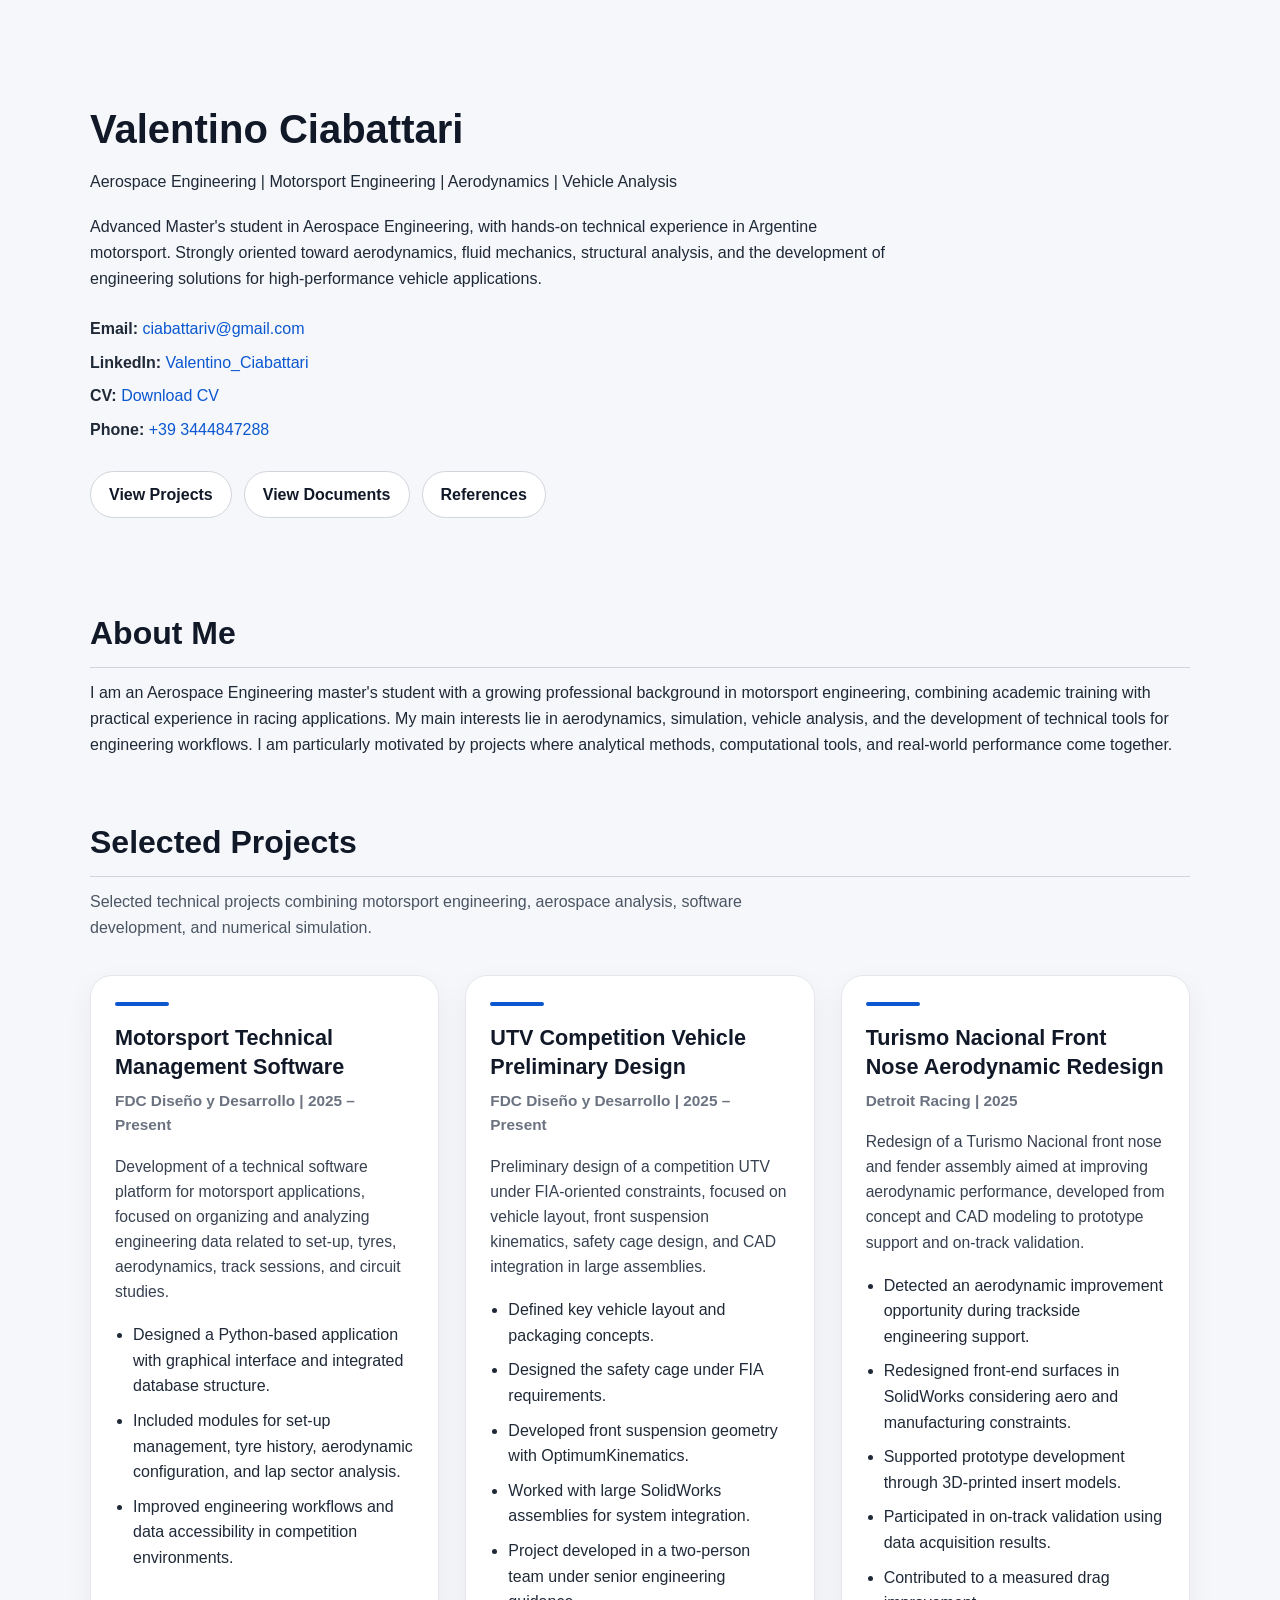
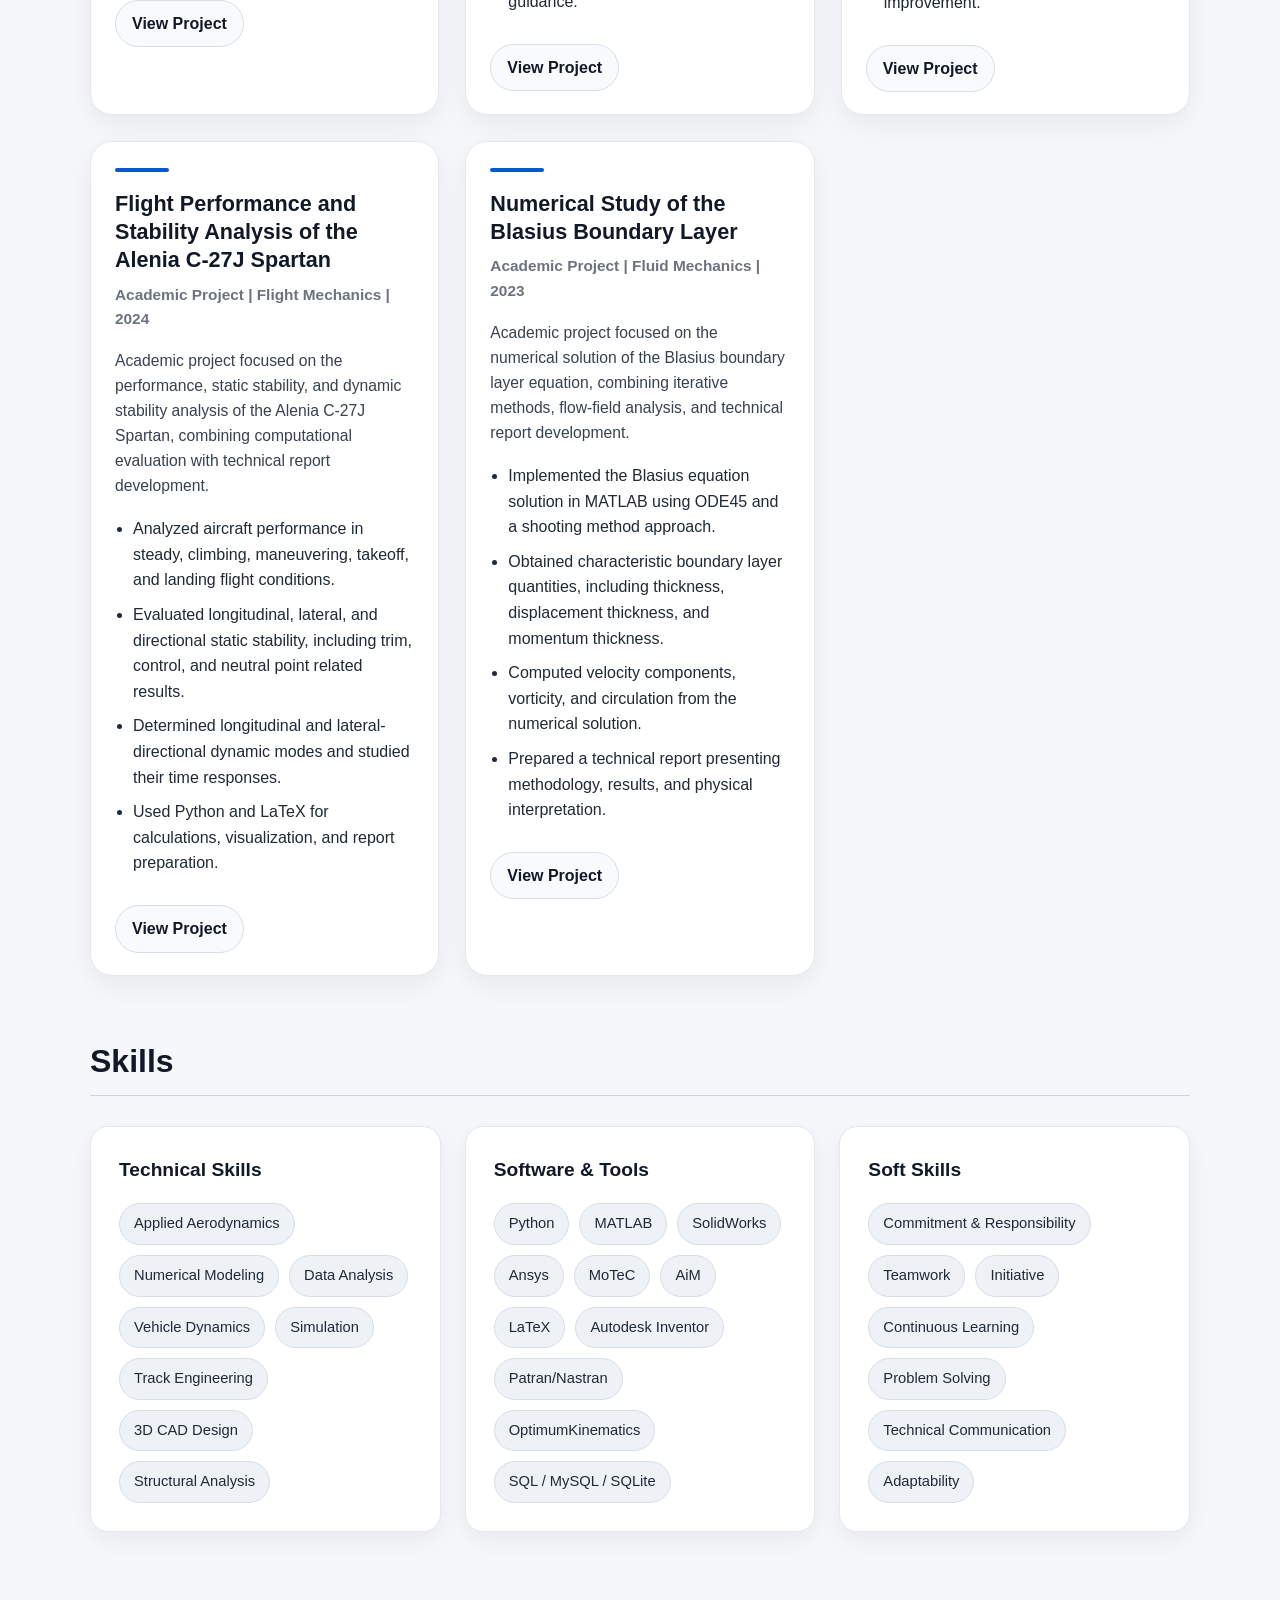
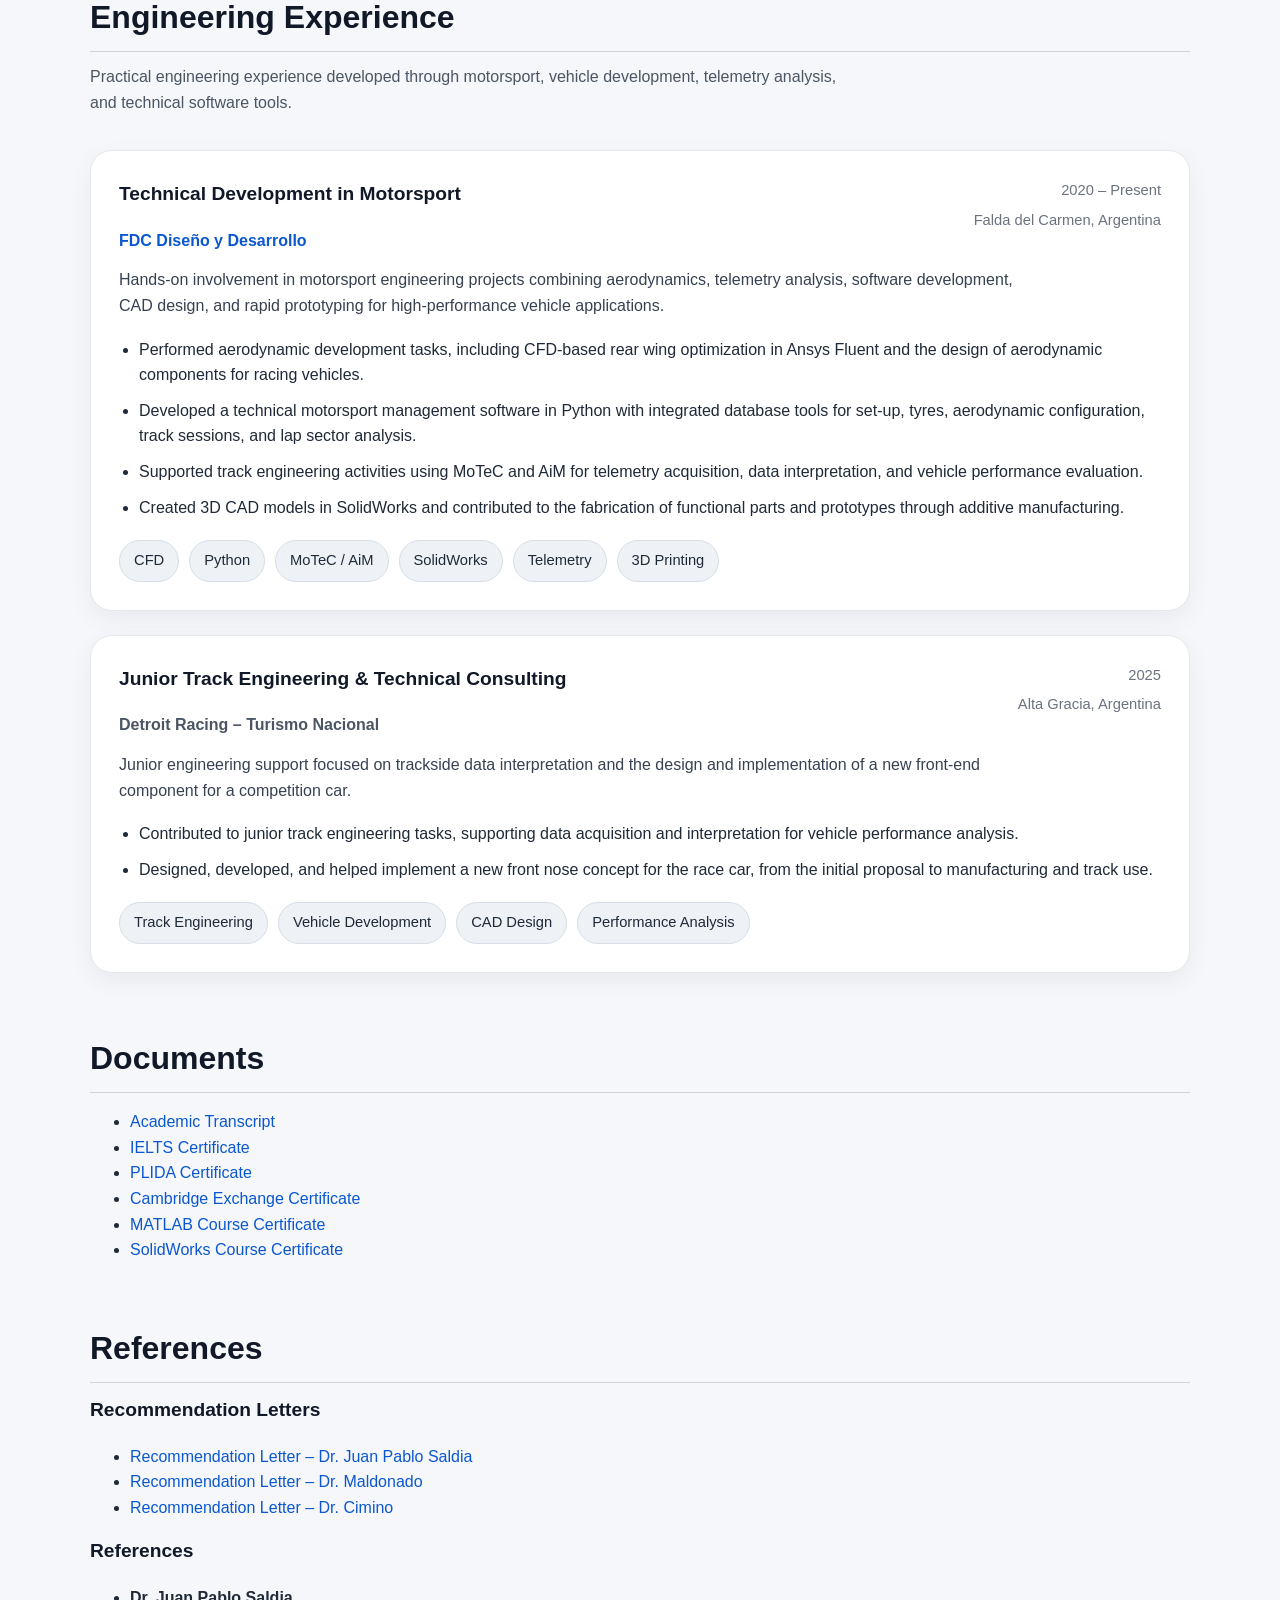
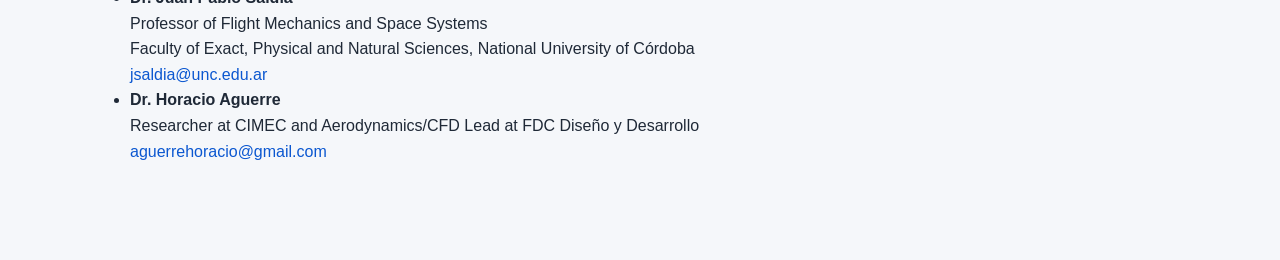
==== index.html @ 9acff439 "Update index.html" ====
<!DOCTYPE html>
<html lang="es">
<head>
  <meta charset="UTF-8">
  <meta name="viewport" content="width=device-width, initial-scale=1.0">
  <title>Valentino Ciabattari | Portfolio</title>
  <link rel="stylesheet" href="style.css">
</head>
<body>
  

<!-- HOME -->
<header id="home">
  <h1>Valentino Ciabattari</h1>
  <p>Aerospace Engineering | Motorsport Engineering | Aerodynamics | Vehicle Analysis</p>

  <div class="home-intro">
    <p>
      Advanced Master's student in Aerospace Engineering, with hands-on technical
      experience in Argentine motorsport. Strongly oriented toward aerodynamics,
      fluid mechanics, structural analysis, and the development of engineering
      solutions for high-performance vehicle applications.
    </p>
  </div>

  <div class="home-contact">
    <p>
      <strong>Email:</strong>
      <a href="mailto:ciabattariv@gmail.com">ciabattariv@gmail.com</a>
    </p>
    <p>
      <strong>LinkedIn:</strong>
      <a href="https://www.linkedin.com/in/valentino-ciabattari/" target="_blank">
        Valentino_Ciabattari
      </a>
    </p>
    <p>
      <strong>CV:</strong>
      <a href="docs/CV.pdf" target="_blank">Download CV</a>
    </p>
    <p>
      <strong>Phone:</strong>
      <a href="tel:+393444847288">+39 3444847288</a>
    </p>
  </div>

  <div class="home-buttons">
    <a href="#projects">View Projects</a>
    <a href="#documents">View Documents</a>
    <a href="#references">References</a>
  </div>
</header>



  

  <!-- ABOUT ME -->
  <section id="about">
    <h2>About Me</h2>
    <p>
      I am an Aerospace Engineering master's student with a growing professional
      background in motorsport engineering, combining academic training with
      practical experience in racing applications. My main interests lie in
      aerodynamics, simulation, vehicle analysis, and the development of technical
      tools for engineering workflows. I am particularly motivated by projects
      where analytical methods, computational tools, and real-world performance
      come together.
    </p>
  </section>



<!-- SELECTED PROJECTS -->
<section id="projects" class="section-container projects-section">
  <h2>Selected Projects</h2>
  <p class="section-subtitle">
    Selected technical projects combining motorsport engineering, aerospace analysis,
    software development, and numerical simulation.
  </p>

  <div class="projects-grid">

    <article class="project-card">
      <div class="project-accent"></div>
      <div class="project-top">
        <h3>Motorsport Technical Management Software</h3>
        <p class="project-context">FDC Diseño y Desarrollo | 2025 – Present</p>
      </div>

      <p class="project-summary">
        Development of a technical software platform for motorsport applications,
        focused on organizing and analyzing engineering data related to set-up,
        tyres, aerodynamics, track sessions, and circuit studies.
      </p>

      <ul class="project-highlights">
        <li>Designed a Python-based application with graphical interface and integrated database structure.</li>
        <li>Included modules for set-up management, tyre history, aerodynamic configuration, and lap sector analysis.</li>
        <li>Improved engineering workflows and data accessibility in competition environments.</li>
      </ul>

      
  <div class="project-links">
    <a href="motorsport-software.html">View Project</a>
  </div>
</article>


<!-- UTV--------------------------- -->
    
<article class="project-card">
  <div class="project-accent"></div>
  <div class="project-top">
    <h3>UTV Competition Vehicle Preliminary Design</h3>
    <p class="project-context">FDC Diseño y Desarrollo | 2025 – Present</p>
  </div>

  <p class="project-summary">
    Preliminary design of a competition UTV under FIA-oriented constraints,
    focused on vehicle layout, front suspension kinematics, safety cage design,
    and CAD integration in large assemblies.
  </p>

  <ul class="project-highlights">
    <li>Defined key vehicle layout and packaging concepts.</li>
    <li>Designed the safety cage under FIA requirements.</li>
    <li>Developed front suspension geometry with OptimumKinematics.</li>
    <li>Worked with large SolidWorks assemblies for system integration.</li>
    <li>Project developed in a two-person team under senior engineering guidance.</li>
  </ul>



  <div class="project-links">
    <a href="utv.html">View Project</a>
  </div>
</article>

<!-- TN  --------------------------- -->

  
<article class="project-card">
  <div class="project-accent"></div>
  <div class="project-top">
    <h3>Turismo Nacional Front Nose Aerodynamic Redesign</h3>
    <p class="project-context">Detroit Racing | 2025</p>
  </div>

  <p class="project-summary">
    Redesign of a Turismo Nacional front nose and fender assembly aimed at improving
    aerodynamic performance, developed from concept and CAD modeling to prototype support
    and on-track validation.
  </p>

  <ul class="project-highlights">
    <li>Detected an aerodynamic improvement opportunity during trackside engineering support.</li>
    <li>Redesigned front-end surfaces in SolidWorks considering aero and manufacturing constraints.</li>
    <li>Supported prototype development through 3D-printed insert models.</li>
    <li>Participated in on-track validation using data acquisition results.</li>
    <li>Contributed to a measured drag improvement.</li>
  </ul>


  <div class="project-links">
    <a href="tn-nose.html">View Project</a>
  </div>
</article>


    
<!-- ALENIA --------------------------- -->
<article class="project-card">
  <div class="project-accent"></div>
  <div class="project-top">
    <h3>Flight Performance and Stability Analysis of the Alenia C-27J Spartan</h3>
    <p class="project-context">Academic Project | Flight Mechanics | 2024</p>
  </div>

  <p class="project-summary">
    Academic project focused on the performance, static stability, and dynamic
    stability analysis of the Alenia C-27J Spartan, combining computational
    evaluation with technical report development.
  </p>

  <ul class="project-highlights">
    <li>Analyzed aircraft performance in steady, climbing, maneuvering, takeoff, and landing flight conditions.</li>
    <li>Evaluated longitudinal, lateral, and directional static stability, including trim, control, and neutral point related results.</li>
    <li>Determined longitudinal and lateral-directional dynamic modes and studied their time responses.</li>
    <li>Used Python and LaTeX for calculations, visualization, and report preparation.</li>
  </ul>


  <div class="project-links">
    <a href="spartan.html">View Project</a>
  </div>
</article>

<!-- BLASIUS --------------------------- -->


    
<article class="project-card">
  <div class="project-accent"></div>
  <div class="project-top">
    <h3>Numerical Study of the Blasius Boundary Layer</h3>
    <p class="project-context">Academic Project | Fluid Mechanics | 2023</p>
  </div>

  <p class="project-summary">
    Academic project focused on the numerical solution of the Blasius boundary
    layer equation, combining iterative methods, flow-field analysis, and
    technical report development.
  </p>

  <ul class="project-highlights">
    <li>Implemented the Blasius equation solution in MATLAB using ODE45 and a shooting method approach.</li>
    <li>Obtained characteristic boundary layer quantities, including thickness, displacement thickness, and momentum thickness.</li>
    <li>Computed velocity components, vorticity, and circulation from the numerical solution.</li>
    <li>Prepared a technical report presenting methodology, results, and physical interpretation.</li>
  </ul>



  <div class="project-links">
    <a href="blasius.html">View Project</a>
  </div>
</article>


  </section>

  
<!-- SKILLS -->
<section id="skills" class="section-container">
  <h2>Skills</h2>


  <div class="skills-grid">
    <div class="skills-card">
      <h3>Technical Skills</h3>
      <div class="tags">
        <span class="tag">Applied Aerodynamics</span>
        <span class="tag">Numerical Modeling</span>
        <span class="tag">Data Analysis</span>
        <span class="tag">Vehicle Dynamics</span>
        <span class="tag">Simulation</span>
        <span class="tag">Track Engineering</span>
        <span class="tag">3D CAD Design</span>
        <span class="tag">Structural Analysis</span>
      </div>
    </div>

    <div class="skills-card">
      <h3>Software & Tools</h3>
      <div class="tags">
        <span class="tag">Python</span>
        <span class="tag">MATLAB</span>
        <span class="tag">SolidWorks</span>
        <span class="tag">Ansys</span>
        <span class="tag">MoTeC</span>
        <span class="tag">AiM</span>
        <span class="tag">LaTeX</span>
        <span class="tag">Autodesk Inventor</span>
        <span class="tag">Patran/Nastran</span>
        <span class="tag">OptimumKinematics</span>
        <span class="tag">SQL / MySQL / SQLite</span>
      </div>
    </div>

    <div class="skills-card">
      <h3>Soft Skills</h3>
      <div class="tags">
        <span class="tag">Commitment & Responsibility</span>
        <span class="tag">Teamwork</span>
        <span class="tag">Initiative</span>
        <span class="tag">Continuous Learning</span>
        <span class="tag">Problem Solving</span>
        <span class="tag">Technical Communication</span>
        <span class="tag">Adaptability</span>
      </div>
    </div>
  </div>
</section>
  
 <!-- APPLIED ENGINEERING EXPERIENCE -->
<section id="experience" class="section-container experience-section">
  <h2>Engineering Experience</h2>
  <p class="section-subtitle">
    Practical engineering experience developed through motorsport, vehicle development, telemetry analysis, and technical software tools.
  </p>

  <div class="experience-list">

    <article class="experience-card">
      <div class="experience-header">
        <div>
          <h3>Technical Development in Motorsport</h3>
          <p class="experience-company">
            <a href="https://fdceng.com/" target="_blank">FDC Diseño y Desarrollo</a>
          </p>
        </div>
        <div class="experience-meta">
          <span>2020 – Present</span>
          <span>Falda del Carmen, Argentina</span>
        </div>
      </div>

      <p class="experience-summary">
        Hands-on involvement in motorsport engineering projects combining aerodynamics,
        telemetry analysis, software development, CAD design, and rapid prototyping
        for high-performance vehicle applications.
      </p>

      <ul class="experience-highlights">
        <li>Performed aerodynamic development tasks, including CFD-based rear wing optimization in Ansys Fluent and the design of aerodynamic components for racing vehicles.</li>
        <li>Developed a technical motorsport management software in Python with integrated database tools for set-up, tyres, aerodynamic configuration, track sessions, and lap sector analysis.</li>
        <li>Supported track engineering activities using MoTeC and AiM for telemetry acquisition, data interpretation, and vehicle performance evaluation.</li>
        <li>Created 3D CAD models in SolidWorks and contributed to the fabrication of functional parts and prototypes through additive manufacturing.</li>
      </ul>

      <div class="experience-tags">
        <span class="tag">CFD</span>
        <span class="tag">Python</span>
        <span class="tag">MoTeC / AiM</span>
        <span class="tag">SolidWorks</span>
        <span class="tag">Telemetry</span>
        <span class="tag">3D Printing</span>
      </div>
    </article>

    <article class="experience-card">
      <div class="experience-header">
        <div>
          <h3>Junior Track Engineering & Technical Consulting</h3>
          <p class="experience-company">Detroit Racing – Turismo Nacional</p>
        </div>
        <div class="experience-meta">
          <span>2025</span>
          <span>Alta Gracia, Argentina</span>
        </div>
      </div>

      <p class="experience-summary">
        Junior engineering support focused on trackside data interpretation and the
        design and implementation of a new front-end component for a competition car.
      </p>

      <ul class="experience-highlights">
        <li>Contributed to junior track engineering tasks, supporting data acquisition and interpretation for vehicle performance analysis.</li>
        <li>Designed, developed, and helped implement a new front nose concept for the race car, from the initial proposal to manufacturing and track use.</li>
      </ul>

      <div class="experience-tags">
        <span class="tag">Track Engineering</span>
        <span class="tag">Vehicle Development</span>
        <span class="tag">CAD Design</span>
        <span class="tag">Performance Analysis</span>
      </div>
    </article>

  </div>
</section>

<!-- DOCUMENTS -->
<section id="documents">
  <h2>Documents</h2>
  <ul>
    <li><a href="docs/Academic_Transcript.pdf" target="_blank">Academic Transcript</a></li>
    <li><a href="docs/IELTS_Certificate.pdf" target="_blank">IELTS Certificate</a></li>
    <li><a href="docs/PLIDA_Certificate.pdf" target="_blank">PLIDA Certificate</a></li>
    <li><a href="docs/Cambridge_Exchange_Certificate.pdf" target="_blank">Cambridge Exchange Certificate</a></li>
    <li><a href="docs/MATLAB_Course_Certificate.pdf" target="_blank">MATLAB Course Certificate</a></li>
    <li><a href="docs/SolidWorks_Course_Certificate.pdf" target="_blank">SolidWorks Course Certificate</a></li>
  </ul>
</section>

  <!-- REFERENCES -->
<!-- REFERENCES -->
<!-- REFERENCES -->
<section id="references">
  <h2>References</h2>

  <div class="reference-block">
    <h3>Recommendation Letters</h3>
    <ul class="reference-list">
      <li>
        <a href="docs/recommendation_saldia.pdf" target="_blank">
          Recommendation Letter – Dr. Juan Pablo Saldia
        </a>
      </li>
      <li>
        <a href="docs/recommendation_maldonado.pdf" target="_blank">
          Recommendation Letter – Dr. Maldonado
        </a>
      </li>
      <li>
        <a href="docs/recommendation_cimino.pdf" target="_blank">
          Recommendation Letter – Dr. Cimino
        </a>
      </li>
    </ul>
  </div>

<div class="reference-block">
  <h3>References</h3>
  <ul class="reference-list">
    <li>
      <strong>Dr. Juan Pablo Saldia</strong><br>
      Professor of Flight Mechanics and Space Systems<br>
      Faculty of Exact, Physical and Natural Sciences, National University of Córdoba<br>
      <a href="mailto:jsaldia@unc.edu.ar">jsaldia@unc.edu.ar</a>
    </li>

    <li>
      <strong>Dr. Horacio Aguerre</strong><br>
      Researcher at CIMEC and Aerodynamics/CFD Lead at FDC Diseño y Desarrollo<br>
      <a href="mailto:aguerrehoracio@gmail.com">aguerrehoracio@gmail.com</a>
    </li>
  </ul>
</div>
</section>

</body>
</html>
---- style.css ----
body {
  font-family: Arial, sans-serif;
  background-color: #f5f7fa;
  color: #1f2937;
  line-height: 1.6;
  max-width: 1100px;
  margin: 0 auto;
  padding: 40px 20px 80px;
}


header {
  margin-bottom: 60px;
  padding: 30px 0;
}

h1 {
  margin-bottom: 8px;
  font-size: 2.5rem;
  color: #111827;
}

h2 {
  margin-top: 60px;
  margin-bottom: 12px;
  padding-bottom: 8px;
  border-bottom: 1px solid #d1d5db;
  font-size: 2rem;
  color: #111827;
}

h3 {
  margin-top: 0;
  margin-bottom: 18px;
  font-size: 1.2rem;
  color: #111827;
}

p {
  margin-top: 0;
  margin-bottom: 16px;
}

a {
  color: #0b57d0;
  text-decoration: none;
}

a:hover {
  text-decoration: underline;
}

/* Secciones generales */
.section-container {
  margin-bottom: 30px;
}

.section-subtitle {
  max-width: 750px;
  margin: 0 0 35px 0;
  color: #4b5563;
  font-size: 1rem;
}

/* HOME */
.home-intro {
  max-width: 800px;
  margin-top: 20px;
}

.home-contact {
  margin-top: 25px;
}

.home-contact p {
  margin-bottom: 8px;
}

.home-buttons {
  display: flex;
  flex-wrap: wrap;
  gap: 12px;
  margin-top: 28px;
}

.home-buttons a {
  display: inline-block;
  padding: 10px 18px;
  border: 1px solid #d1d5db;
  border-radius: 999px;
  background: #ffffff;
  color: #111827;
  font-weight: 600;
  transition: all 0.2s ease;
}

.home-buttons a:hover {
  background: #eef2f7;
  text-decoration: none;
}

/* SKILLS */
.skills-grid {
  display: grid;
  grid-template-columns: repeat(auto-fit, minmax(280px, 1fr));
  gap: 24px;
  margin-top: 30px;
}

.skills-card {
  background: #ffffff;
  border-radius: 18px;
  padding: 28px;
  border: 1px solid #e5e7eb;
  box-shadow: 0 8px 24px rgba(0, 0, 0, 0.06);
  transition: transform 0.2s ease, box-shadow 0.2s ease;
}

.skills-card:hover {
  transform: translateY(-4px);
  box-shadow: 0 12px 30px rgba(0, 0, 0, 0.10);
}

.tags {
  display: flex;
  flex-wrap: wrap;
  gap: 10px;
}

.tag {
  display: inline-block;
  padding: 8px 14px;
  background-color: #eef2f7;
  color: #1f2937;
  border: 1px solid #d7dee8;
  border-radius: 999px;
  font-size: 0.92rem;
  font-weight: 500;
}

/* Responsive */
@media (max-width: 768px) {
  body {
    padding: 30px 16px 60px;
  }

  h1 {
    font-size: 2rem;
  }

  h2 {
    font-size: 1.6rem;
    margin-top: 45px;
  }

  .home-buttons {
    flex-direction: column;
    align-items: flex-start;
  }
}
/* EXPERIENCE */
.experience-section {
  margin-top: 30px;
}

.experience-list {
  display: flex;
  flex-direction: column;
  gap: 24px;
  margin-top: 30px;
}

.experience-card {
  background: #ffffff;
  border: 1px solid #e5e7eb;
  border-radius: 22px;
  padding: 28px;
  box-shadow: 0 8px 24px rgba(15, 23, 42, 0.06);
  transition: transform 0.2s ease, box-shadow 0.2s ease;
}

.experience-card:hover {
  transform: translateY(-3px);
  box-shadow: 0 14px 30px rgba(15, 23, 42, 0.10);
}

.experience-header {
  display: flex;
  justify-content: space-between;
  align-items: flex-start;
  gap: 20px;
  margin-bottom: 14px;
}

.experience-company {
  margin: 6px 0 0 0;
  font-size: 1rem;
  color: #4b5563;
  font-weight: 600;
}

.experience-meta {
  display: flex;
  flex-direction: column;
  gap: 6px;
  min-width: 180px;
  text-align: right;
  font-size: 0.92rem;
  color: #6b7280;
}

.experience-summary {
  margin-bottom: 18px;
  color: #374151;
  max-width: 900px;
}

.experience-highlights {
  margin: 0 0 20px 0;
  padding-left: 20px;
  color: #1f2937;
}

.experience-highlights li {
  margin-bottom: 10px;
}

.experience-tags {
  display: flex;
  flex-wrap: wrap;
  gap: 10px;
}

/* Responsive */
@media (max-width: 768px) {
  .experience-header {
    flex-direction: column;
  }

  .experience-meta {
    text-align: left;
    min-width: auto;
  }
}
/* PROJECTS */
.projects-section {
  margin-top: 30px;
}

.projects-grid {
  display: grid;
  grid-template-columns: repeat(auto-fit, minmax(340px, 1fr));
  gap: 26px;
  margin-top: 30px;
}

.project-card {
  position: relative;
  display: flex;
  flex-direction: column;
  background: #ffffff;
  border: 1px solid #e5e7eb;
  border-radius: 22px;
  padding: 26px 24px 22px;
  box-shadow: 0 10px 28px rgba(15, 23, 42, 0.06);
  transition: transform 0.25s ease, box-shadow 0.25s ease, border-color 0.25s ease;
}

.project-card:hover {
  transform: translateY(-5px);
  box-shadow: 0 16px 34px rgba(15, 23, 42, 0.10);
  border-color: #d6dde8;
}

.project-accent {
  width: 54px;
  height: 4px;
  border-radius: 999px;
  background: #0b57d0;
  margin-bottom: 18px;
}

.project-top h3 {
  margin: 0 0 8px 0;
  font-size: 1.35rem;
  line-height: 1.3;
}

.project-context {
  margin: 0 0 16px 0;
  color: #6b7280;
  font-size: 0.96rem;
  font-weight: 600;
}

.project-summary {
  margin-bottom: 18px;
  color: #374151;
  font-size: 0.98rem;
}

.project-highlights {
  margin: 0 0 20px 0;
  padding-left: 18px;
  color: #1f2937;
}

.project-highlights li {
  margin-bottom: 9px;
}

.project-tags {
  display: flex;
  flex-wrap: wrap;
  gap: 10px;
  margin-top: auto;
  margin-bottom: 18px;
}

.project-links a {
  display: inline-flex;
  align-items: center;
  justify-content: center;
  padding: 10px 16px;
  border-radius: 999px;
  border: 1px solid #d7dee8;
  background: #f8fafc;
  color: #111827;
  font-weight: 600;
  transition: all 0.2s ease;
}

.project-links a:hover {
  background: #eef2f7;
  border-color: #c7d2df;
  text-decoration: none;
}

@media (max-width: 768px) {
  .projects-grid {
    grid-template-columns: 1fr;
  }

  .project-card {
    padding: 22px 20px 20px;
  }
  /* =========================
   PROJECT DETAIL PAGE
   ========================= */

.project-detail-page .project-page {
  max-width: 980px;
  margin: 0 auto;
  padding: 12px 20px 80px;
}

.project-detail-page .back-link {
  display: inline-block;
  margin-bottom: 28px;
  color: #2563eb;
  text-decoration: none;
  font-size: 0.98rem;
  font-weight: 500;
}

.project-detail-page .back-link:hover {
  text-decoration: underline;
}

.project-detail-page .project-hero {
  background: #ffffff;
  border: 1px solid #e5e7eb;
  border-radius: 22px;
  padding: 38px 38px 34px;
  margin-bottom: 26px;
  box-shadow: 0 10px 28px rgba(15, 23, 42, 0.05);
}

.project-detail-page .project-hero h1 {
  margin: 0 0 14px 0;
  font-size: 3.1rem;
  line-height: 1.08;
  color: #0f172a;
}

.project-detail-page .project-subtitle {
  margin: 0 0 18px 0;
  max-width: 760px;
  font-size: 1.18rem;
  line-height: 1.55;
  color: #334155;
}

.project-detail-page .project-meta {
  margin: 0;
  font-size: 1rem;
  font-weight: 600;
  color: #475569;
}

.project-detail-page .project-section {
  background: #ffffff;
  border: 1px solid #e5e7eb;
  border-radius: 20px;
  padding: 28px 30px;
  margin-bottom: 22px;
  box-shadow: 0 8px 22px rgba(15, 23, 42, 0.04);
}

.project-detail-page .project-section h2 {
  margin: 0 0 16px 0;
  padding-bottom: 12px;
  border-bottom: 1px solid #e5e7eb;
  font-size: 1.85rem;
  color: #0f172a;
}

.project-detail-page .project-section p {
  margin: 0 0 14px 0;
  max-width: 860px;
  font-size: 1.05rem;
  line-height: 1.75;
  color: #1f2937;
}

.project-detail-page .project-section p:last-child {
  margin-bottom: 0;
}

.project-detail-page .project-section ul {
  margin: 0;
  padding-left: 22px;
}

.project-detail-page .project-section li {
  margin-bottom: 10px;
  font-size: 1.03rem;
  line-height: 1.65;
  color: #1f2937;
}

.project-detail-page .project-tags {
  display: flex;
  flex-wrap: wrap;
  gap: 10px;
  margin-top: 4px;
  margin-bottom: 0;
}

.project-detail-page .tag {
  background-color: #eaf1ff;
  color: #1d4ed8;
  border: 1px solid #d7e3ff;
  font-weight: 600;
}

.project-detail-page .future-section {
  border-left: 5px solid #2563eb;
}

.project-detail-page .project-gallery {
  display: grid;
  grid-template-columns: 1fr 1fr;
  gap: 18px;
  margin-top: 8px;
}

.project-detail-page .project-gallery figure {
  margin: 0;
  background: #f8fafc;
  border: 1px solid #e5e7eb;
  border-radius: 16px;
  overflow: hidden;
}

.project-detail-page .project-gallery img {
  width: 100%;
  display: block;
}

.project-detail-page .project-gallery figcaption {
  padding: 12px 14px;
  font-size: 0.94rem;
  color: #475569;
}

.project-detail-page .video-placeholder {
  border: 2px dashed #cbd5e1;
  border-radius: 16px;
  padding: 30px;
  text-align: center;
  background: #f8fafc;
  color: #64748b;
}

@media (max-width: 768px) {
  .project-detail-page .project-page {
    padding: 8px 16px 60px;
  }

  .project-detail-page .project-hero {
    padding: 28px 22px;
  }

  .project-detail-page .project-hero h1 {
    font-size: 2.2rem;
  }

  .project-detail-page .project-subtitle {
    font-size: 1.03rem;
  }

  .project-detail-page .project-section {
    padding: 22px 20px;
  }

  .project-detail-page .project-section h2 {
    font-size: 1.55rem;
  }

  .project-detail-page .project-gallery {
    grid-template-columns: 1fr;
  }
}

  .project-top h3 {
    font-size: 1.2rem;
  }
}
.project-page {
  max-width: 900px;
  margin: 40px auto;
  padding: 0 20px 60px;
}

.back-link {
  display: inline-block;
  margin-bottom: 30px;
  color: #0b57d0;
  text-decoration: none;
  font-weight: 600;
}

.back-link:hover {
  text-decoration: underline;
}

.project-hero {
  margin-bottom: 40px;
}

.project-hero h1 {
  font-size: 2.2rem;
  margin-bottom: 12px;
}

.project-subtitle {
  font-size: 1.05rem;
  line-height: 1.7;
  color: #444;
  margin-bottom: 12px;
}

.project-meta {
  font-size: 0.95rem;
  color: #666;
}

.project-section {
  margin-bottom: 36px;
}

.project-section h2 {
  margin-bottom: 12px;
  padding-bottom: 6px;
  border-bottom: 1px solid #ddd;
}

.project-section p {
  color: #222;
}

.project-section ul {
  padding-left: 20px;
}

.project-section li {
  margin-bottom: 10px;
}

.project-gallery {
  display: grid;
  grid-template-columns: repeat(auto-fit, minmax(240px, 1fr));
  gap: 16px;
  margin-top: 20px;
}

.project-gallery img {
  width: 100%;
  border-radius: 10px;
  border: 1px solid #ddd;
}
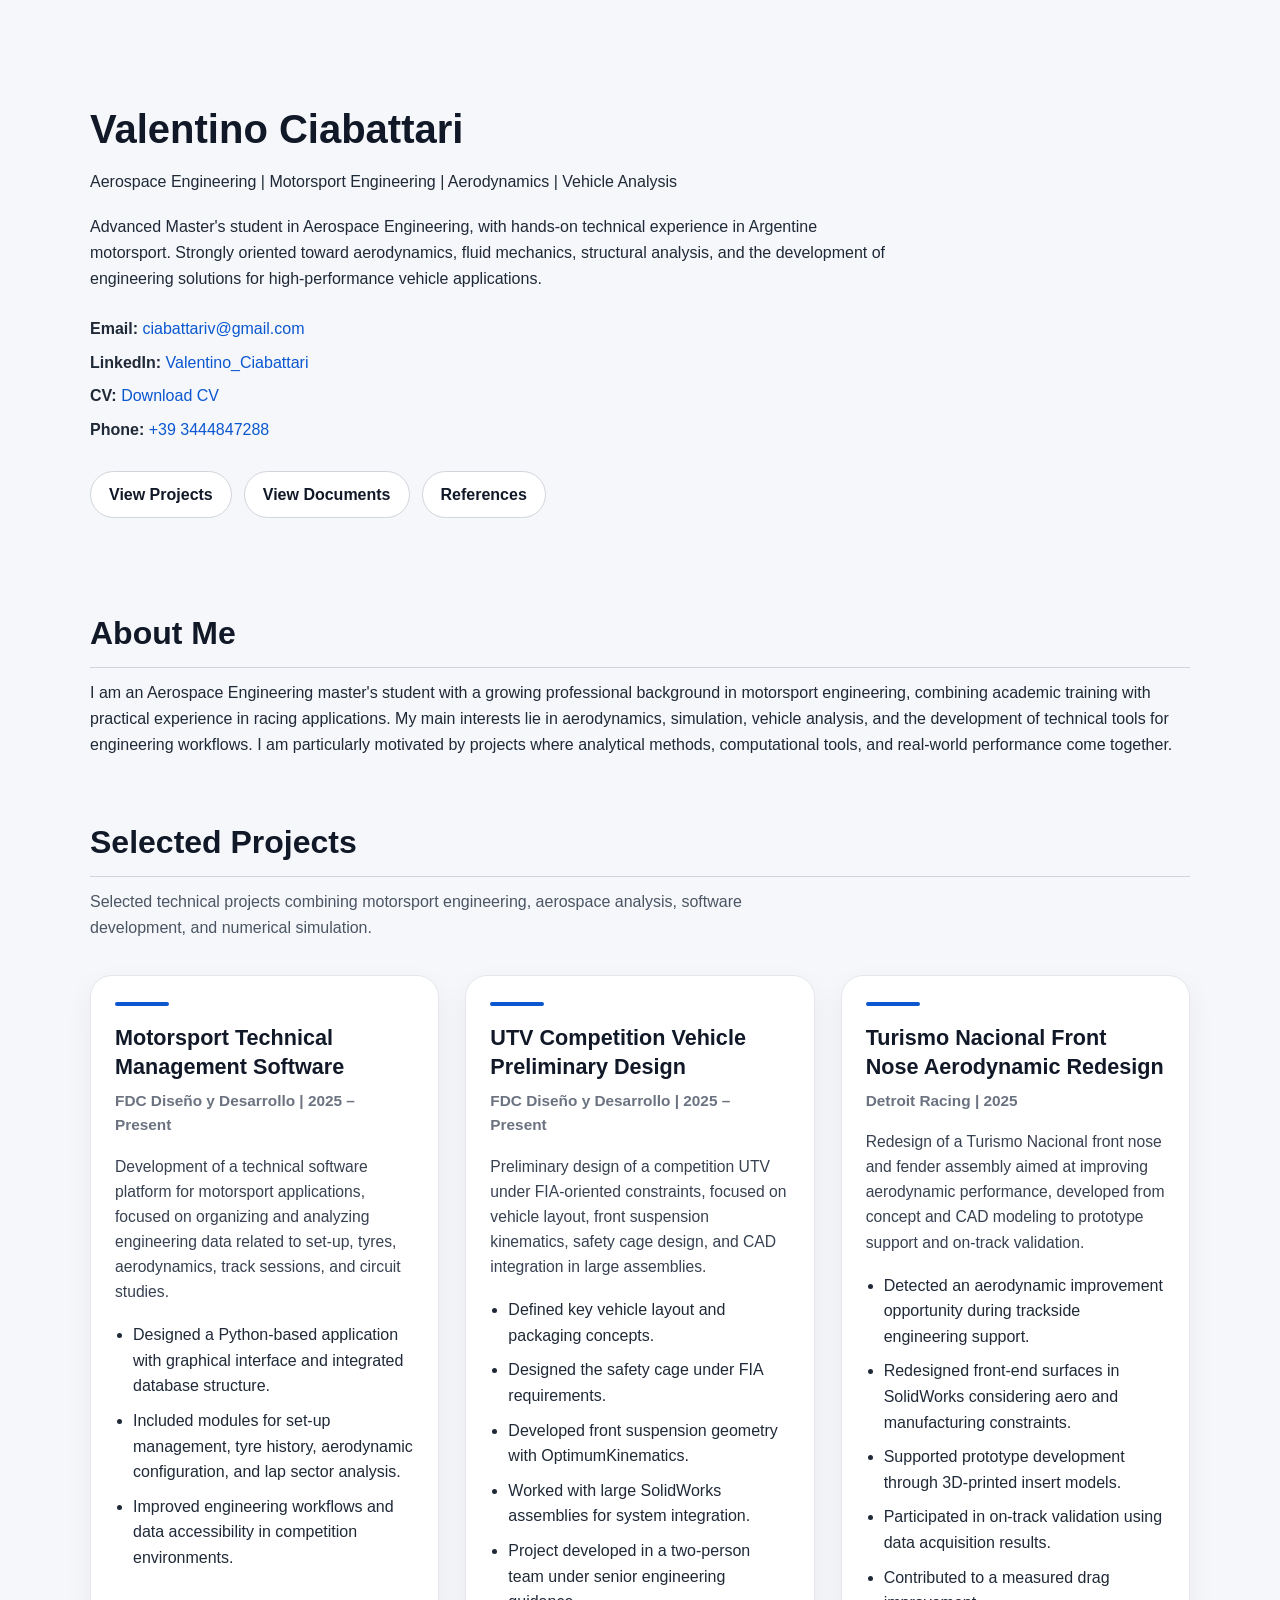
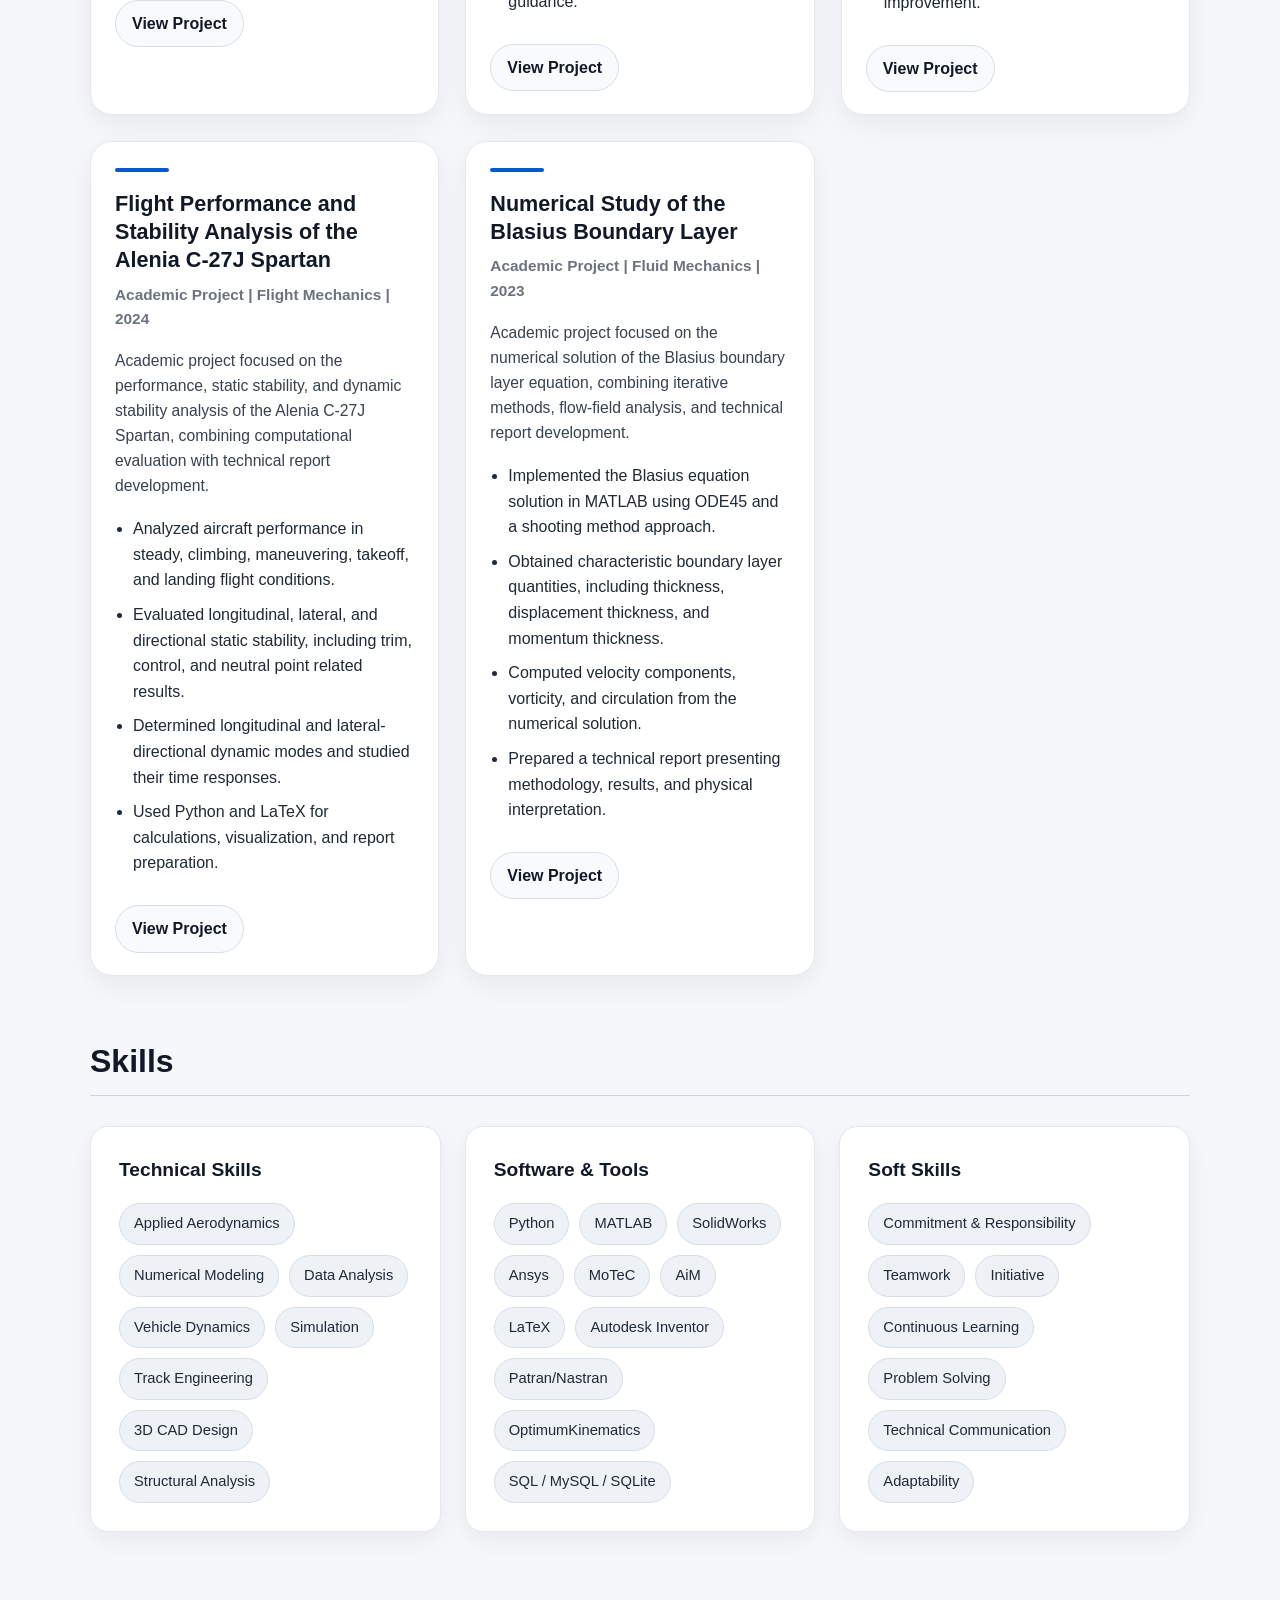
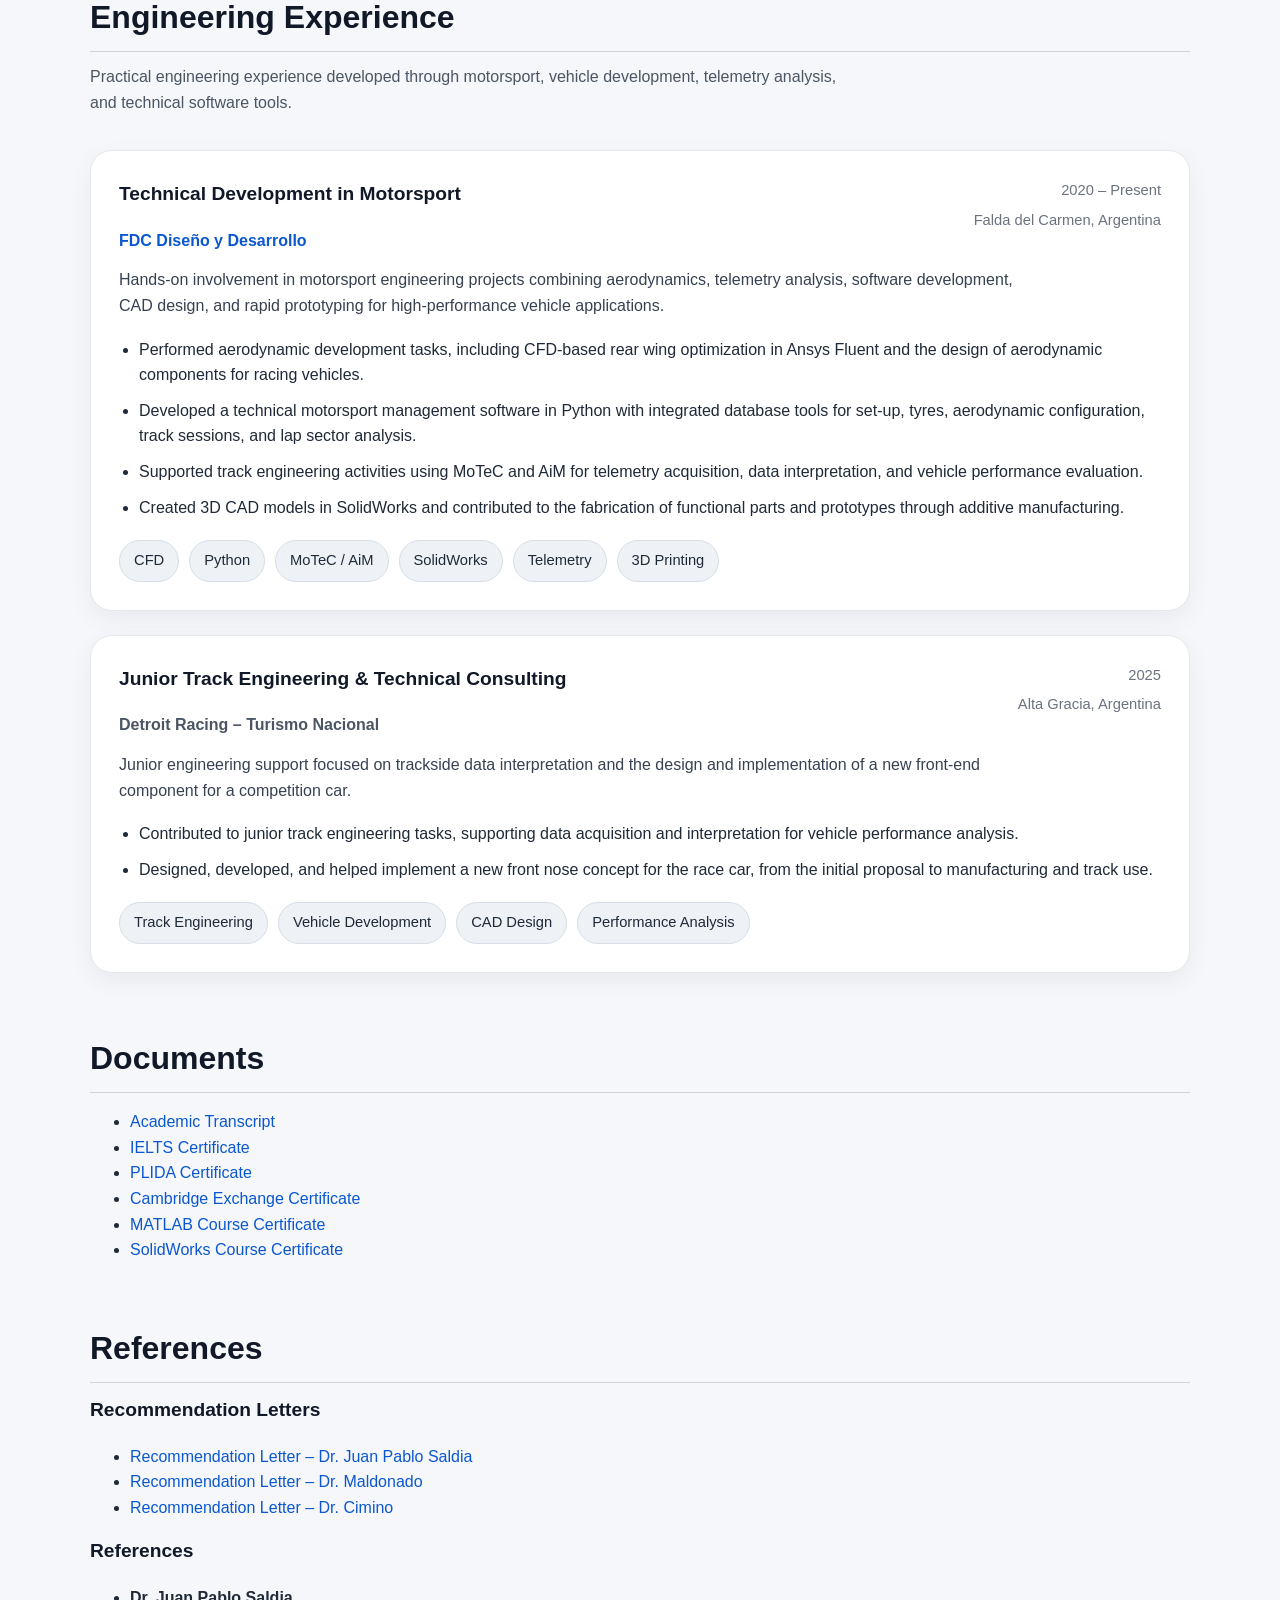
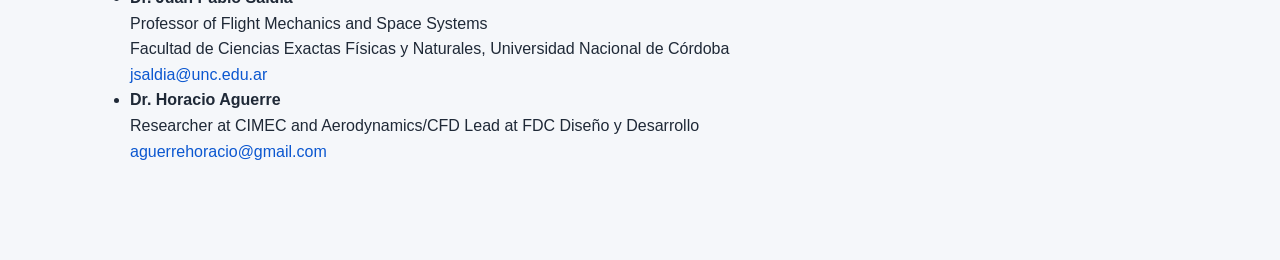
==== commit 7644b2fb: "Update index.html" ====
--- a/index.html
+++ b/index.html
@@ -408,7 +408,7 @@
     <li>
       <strong>Dr. Juan Pablo Saldia</strong><br>
       Professor of Flight Mechanics and Space Systems<br>
-      Faculty of Exact, Physical and Natural Sciences, National University of Córdoba<br>
+      Facultad de Ciencias Exactas Físicas y Naturales, Universidad Nacional de Córdoba<br>
       <a href="mailto:jsaldia@unc.edu.ar">jsaldia@unc.edu.ar</a>
     </li>
 
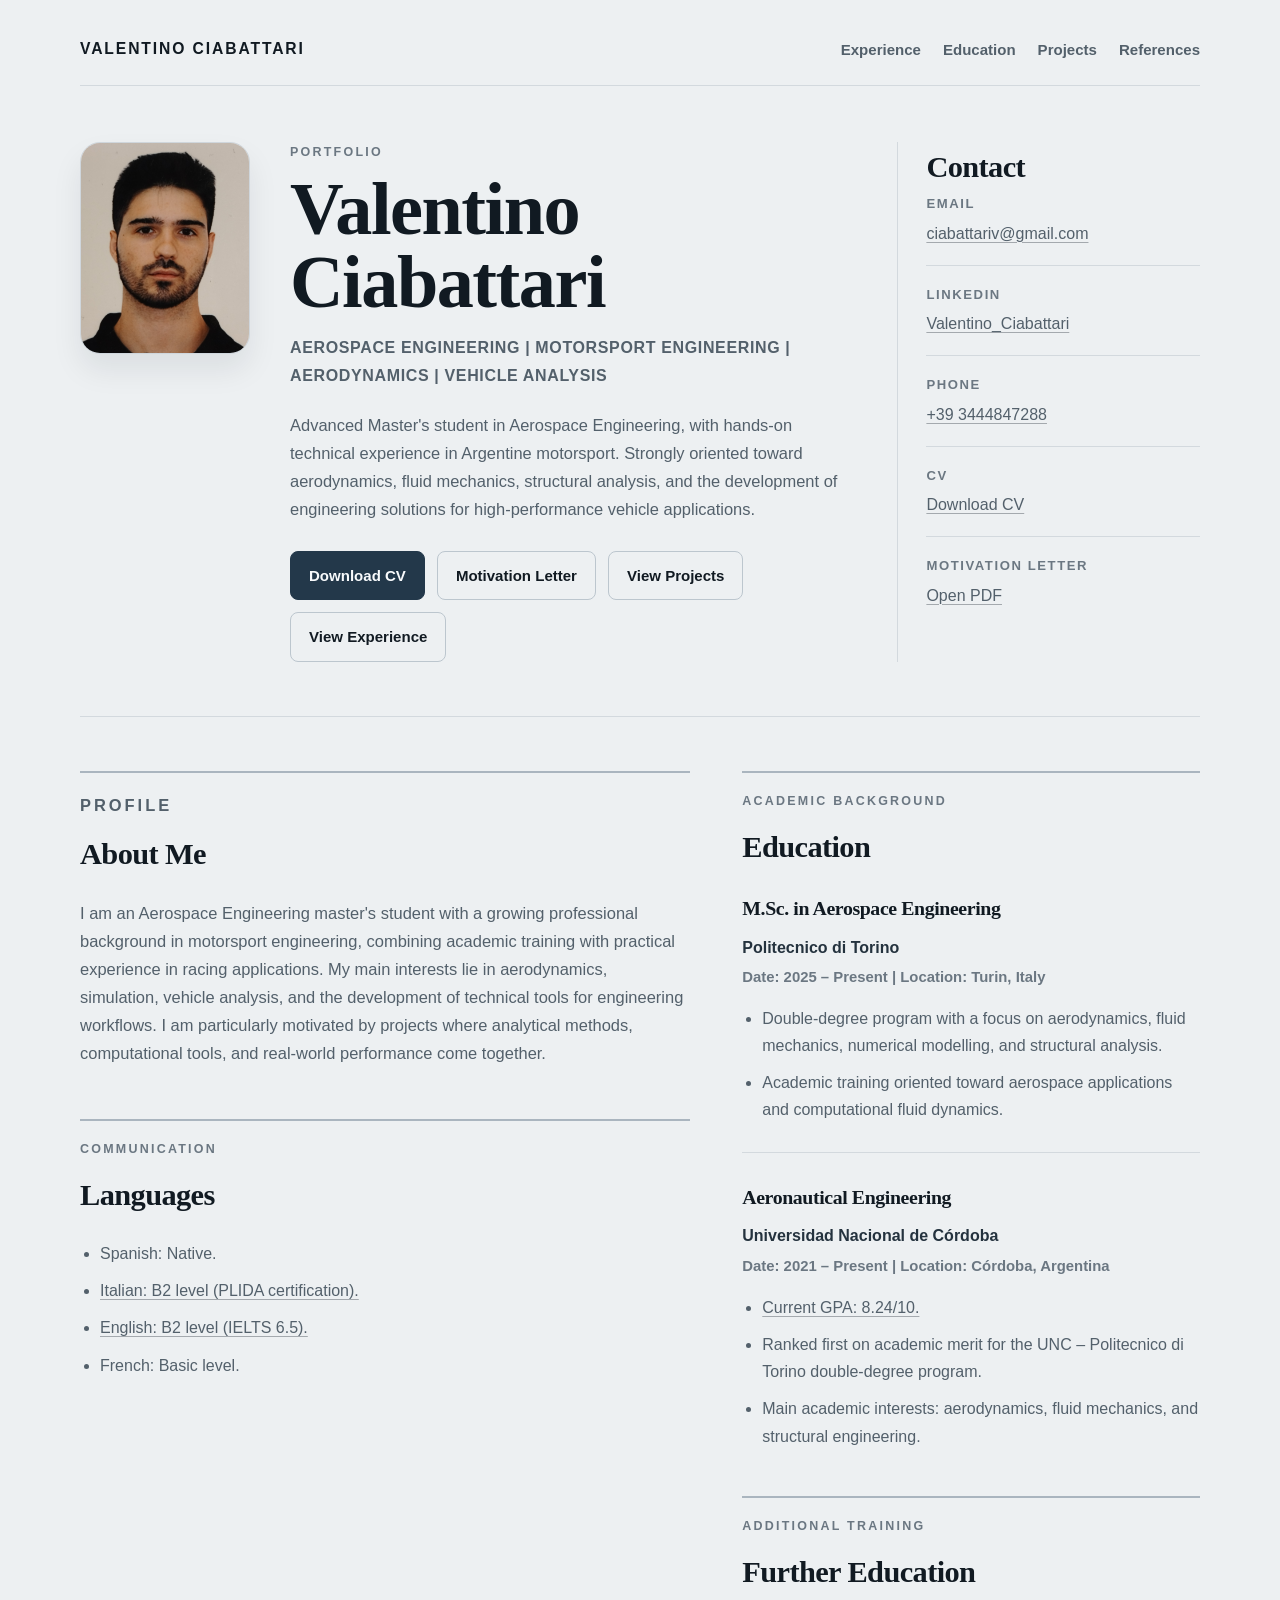
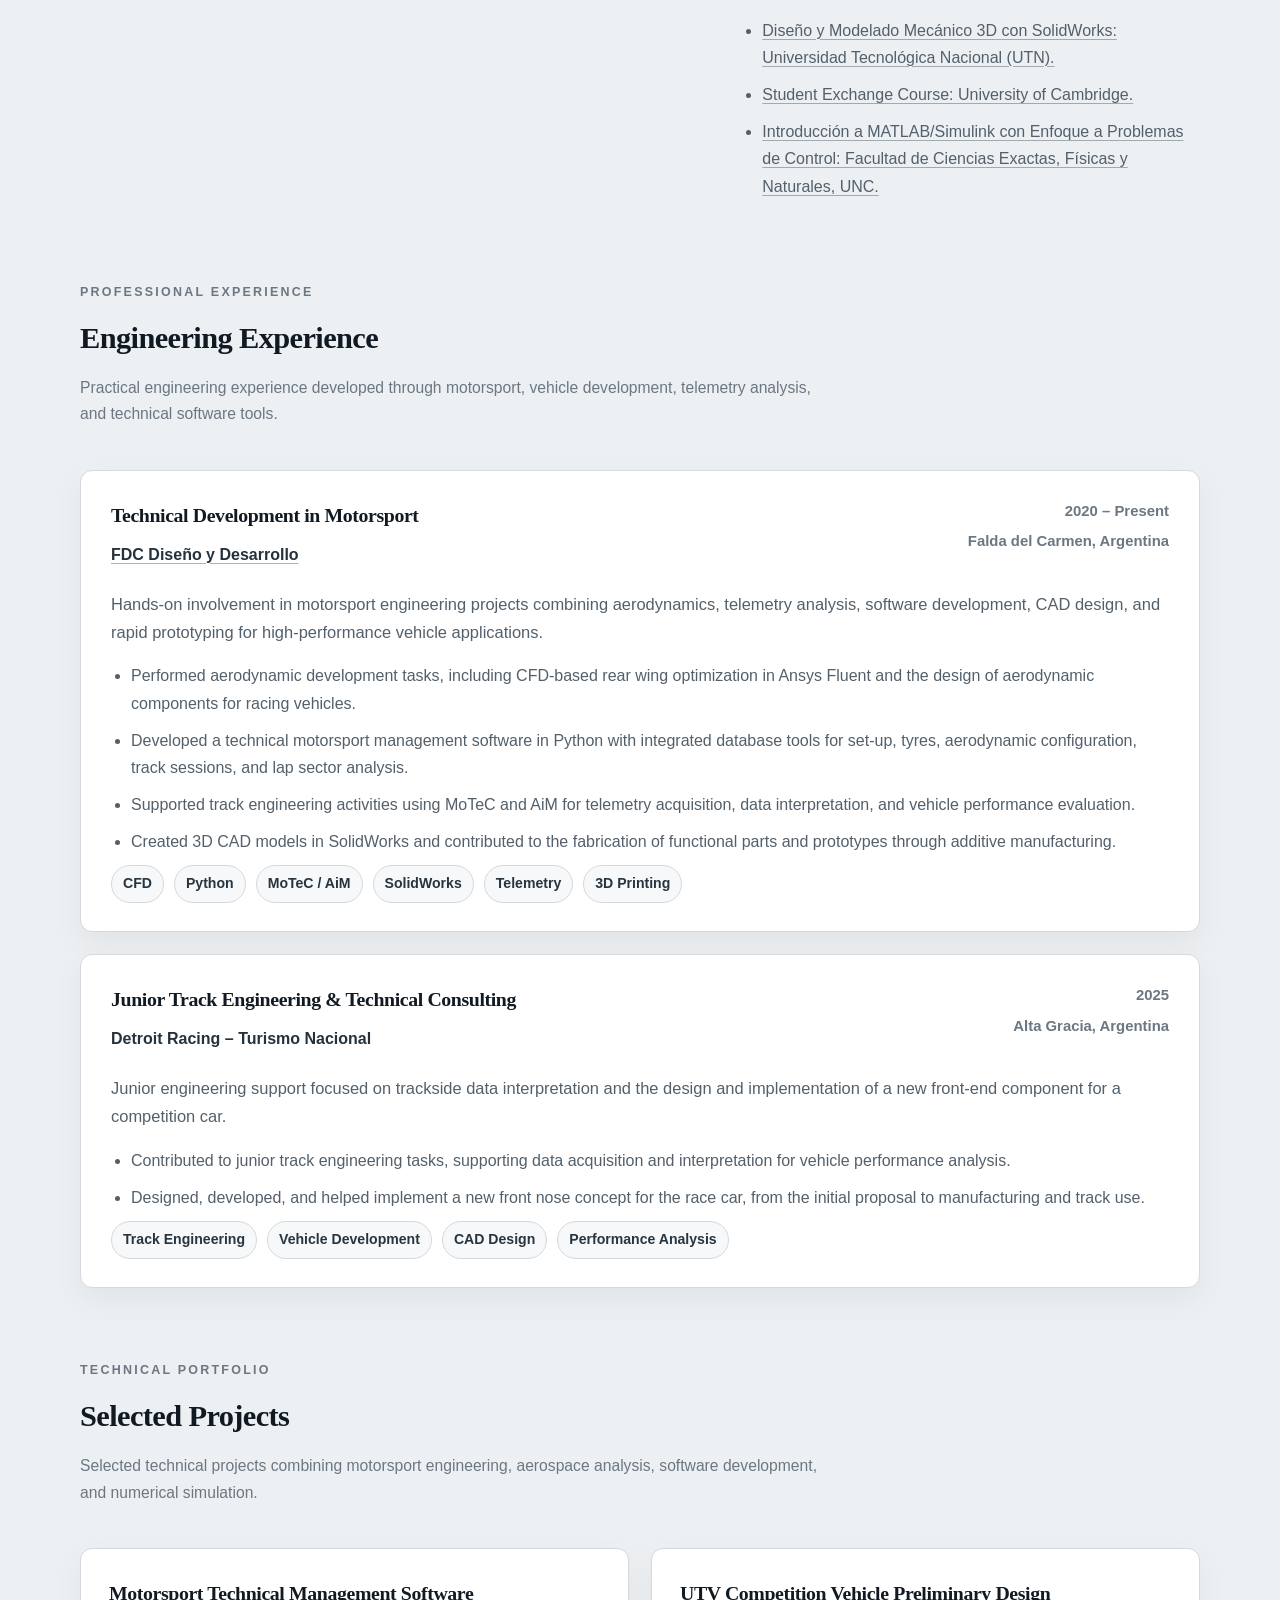
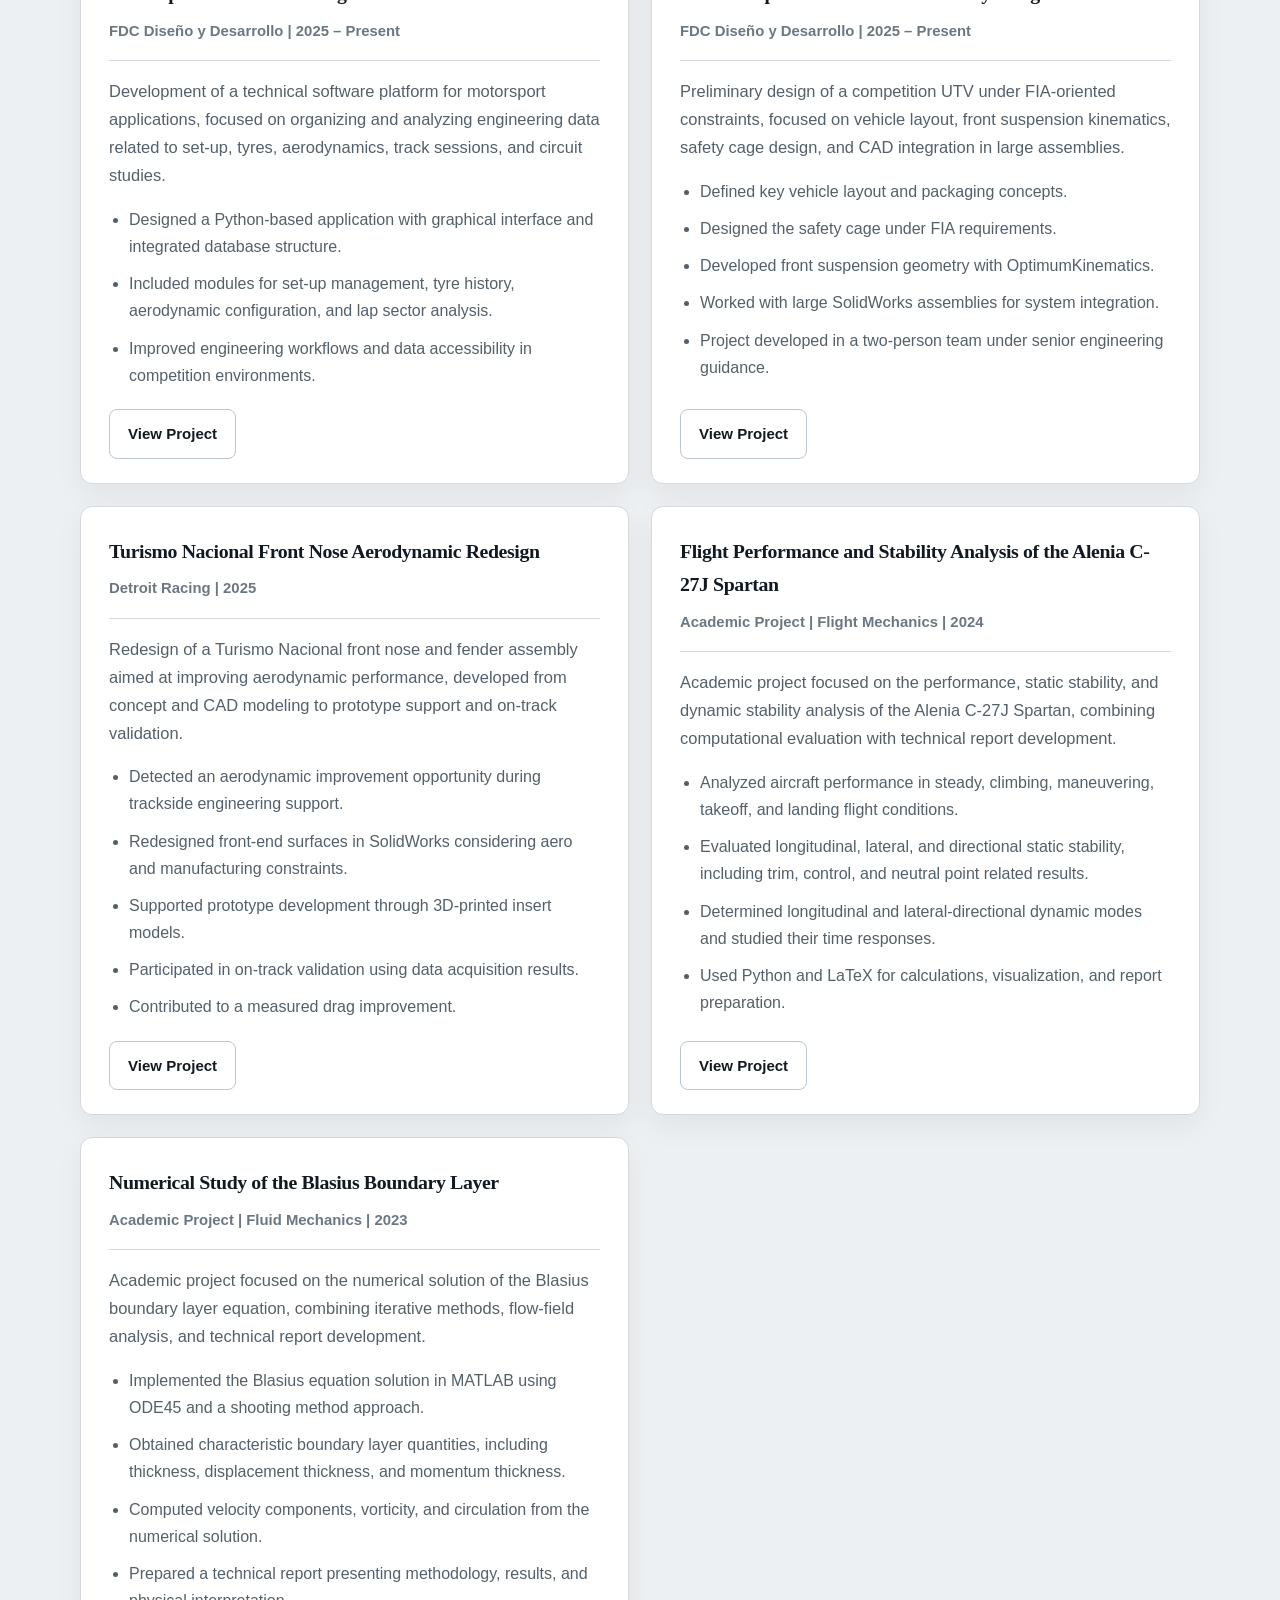
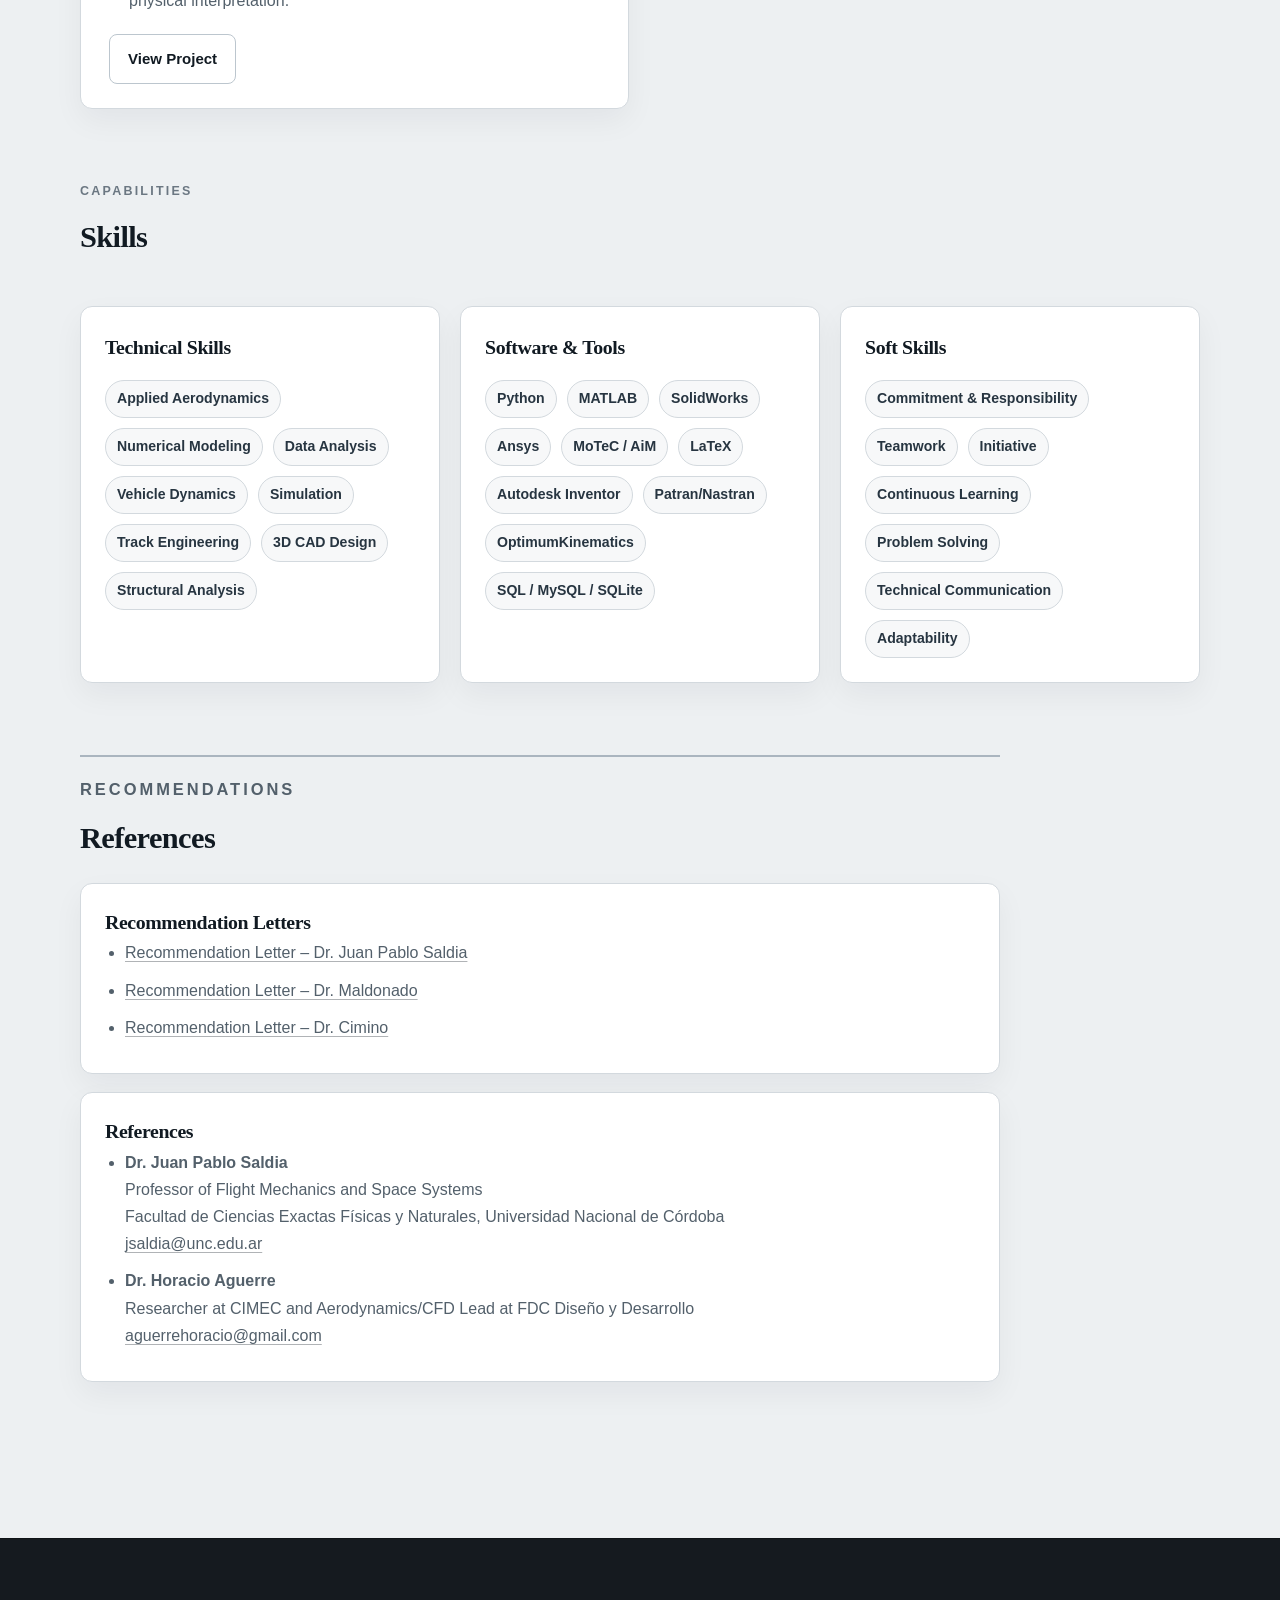
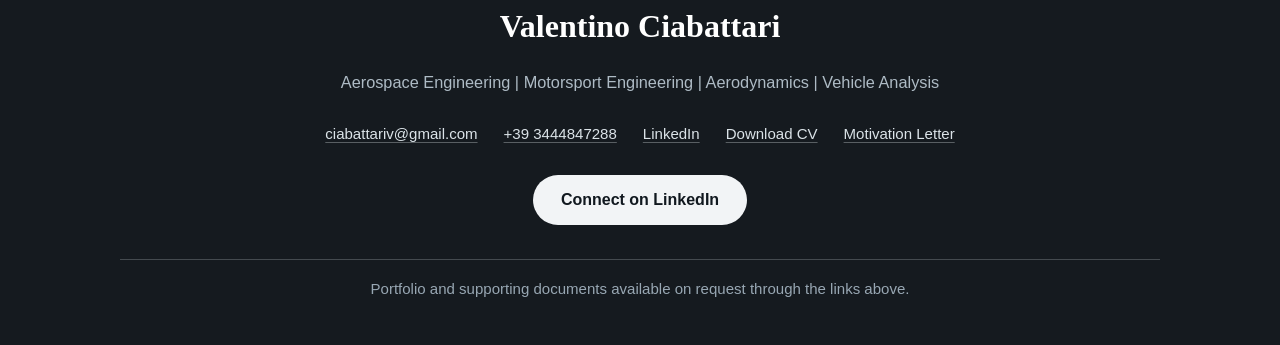
==== commit eecb16fa: "replace" ====
--- a/index.html
+++ b/index.html
@@ -6,420 +6,488 @@
   <title>Valentino Ciabattari | Portfolio</title>
   <link rel="stylesheet" href="style.css">
 </head>
-<body>
-  
-
-<!-- HOME -->
-<header id="home">
-  <h1>Valentino Ciabattari</h1>
-  <p>Aerospace Engineering | Motorsport Engineering | Aerodynamics | Vehicle Analysis</p>
-
-  <div class="home-intro">
-    <p>
-      Advanced Master's student in Aerospace Engineering, with hands-on technical
-      experience in Argentine motorsport. Strongly oriented toward aerodynamics,
-      fluid mechanics, structural analysis, and the development of engineering
-      solutions for high-performance vehicle applications.
-    </p>
+<body class="home-page">
+  <div class="site-shell">
+    <nav class="top-nav" aria-label="Primary">
+      <a class="nav-brand" href="#home">Valentino Ciabattari</a>
+      <div class="nav-links">
+        <a href="#experience">Experience</a>
+        <a href="#education">Education</a>
+        <a href="#projects">Projects</a>
+        <a href="#references">References</a>
+      </div>
+    </nav>
+
+    <header id="home" class="hero">
+      <div class="hero-photo">
+        <img src="Foto CV.jpg" alt="Portrait of Valentino Ciabattari">
+      </div>
+
+      <div class="hero-main">
+        <p class="hero-label">Portfolio</p>
+        <h1>Valentino Ciabattari</h1>
+        <p class="hero-role">Aerospace Engineering | Motorsport Engineering | Aerodynamics | Vehicle Analysis</p>
+
+        <div class="home-intro">
+          <p>
+            Advanced Master's student in Aerospace Engineering, with hands-on technical
+            experience in Argentine motorsport. Strongly oriented toward aerodynamics,
+            fluid mechanics, structural analysis, and the development of engineering
+            solutions for high-performance vehicle applications.
+          </p>
+        </div>
+
+        <div class="hero-actions">
+          <a class="button-primary" href="docs/CV.pdf" target="_blank">Download CV</a>
+          <a href="docs/Mottivation_Letter.pdf" target="_blank">Motivation Letter</a>
+          <a href="#projects">View Projects</a>
+          <a href="#experience">View Experience</a>
+        </div>
+      </div>
+
+      <aside class="hero-side">
+        <div class="contact-block">
+          <h2>Contact</h2>
+          <dl class="contact-list">
+            <div>
+              <dt>Email</dt>
+              <dd><a href="mailto:ciabattariv@gmail.com">ciabattariv@gmail.com</a></dd>
+            </div>
+            <div>
+              <dt>LinkedIn</dt>
+              <dd>
+                <a href="https://www.linkedin.com/in/valentino-ciabattari/" target="_blank">
+                  Valentino_Ciabattari
+                </a>
+              </dd>
+            </div>
+            <div>
+              <dt>Phone</dt>
+              <dd><a href="tel:+393444847288">+39 3444847288</a></dd>
+            </div>
+            <div>
+              <dt>CV</dt>
+              <dd><a href="docs/CV.pdf" target="_blank">Download CV</a></dd>
+            </div>
+            <div>
+              <dt>Motivation Letter</dt>
+              <dd><a href="docs/Mottivation_Letter.pdf" target="_blank">Open PDF</a></dd>
+            </div>
+          </dl>
+        </div>
+      </aside>
+    </header>
+
+    <main class="home-content">
+      <section class="intro-layout">
+        <div class="intro-column intro-column-main">
+          <section id="about" class="content-block about-block">
+            <div class="section-heading">
+              <p class="section-label">Profile</p>
+              <h2>About Me</h2>
+            </div>
+            <p>
+              I am an Aerospace Engineering master's student with a growing professional
+              background in motorsport engineering, combining academic training with
+              practical experience in racing applications. My main interests lie in
+              aerodynamics, simulation, vehicle analysis, and the development of technical
+              tools for engineering workflows. I am particularly motivated by projects
+              where analytical methods, computational tools, and real-world performance
+              come together.
+            </p>
+          </section>
+
+          <section id="languages" class="sidebar-block">
+            <div class="section-heading">
+              <p class="section-label">Communication</p>
+              <h2>Languages</h2>
+            </div>
+            <ul class="compact-list">
+              <li>Spanish: Native.</li>
+              <li><a href="docs/PLIDA_Certificate.pdf" target="_blank">Italian: B2 level (PLIDA certification).</a></li>
+              <li><a href="docs/IELTS_Certificate.pdf" target="_blank">English: B2 level (IELTS 6.5).</a></li>
+              <li>French: Basic level.</li>
+            </ul>
+          </section>
+        </div>
+
+        <div class="intro-column intro-column-secondary">
+          <section id="education" class="sidebar-block">
+            <div class="section-heading">
+              <p class="section-label">Academic Background</p>
+              <h2>Education</h2>
+            </div>
+
+            <article class="credential-item">
+              <h3>M.Sc. in Aerospace Engineering</h3>
+              <p class="credential-institution">Politecnico di Torino</p>
+              <p class="credential-meta">Date: 2025 – Present | Location: Turin, Italy</p>
+              <ul class="compact-list">
+                <li>Double-degree program with a focus on aerodynamics, fluid mechanics, numerical modelling, and structural analysis.</li>
+                <li>Academic training oriented toward aerospace applications and computational fluid dynamics.</li>
+              </ul>
+            </article>
+
+            <article class="credential-item">
+              <h3>Aeronautical Engineering</h3>
+              <p class="credential-institution">Universidad Nacional de Córdoba</p>
+              <p class="credential-meta">Date: 2021 – Present | Location: Córdoba, Argentina</p>
+              <ul class="compact-list">
+                <li><a href="docs/Academic_Transcript.pdf" target="_blank">Current GPA: 8.24/10.</a></li>
+                <li>Ranked first on academic merit for the UNC – Politecnico di Torino double-degree program.</li>
+                <li>Main academic interests: aerodynamics, fluid mechanics, and structural engineering.</li>
+              </ul>
+            </article>
+          </section>
+
+          <section id="further-education" class="sidebar-block">
+            <div class="section-heading">
+              <p class="section-label">Additional Training</p>
+              <h2>Further Education</h2>
+            </div>
+            <ul class="compact-list">
+              <li><a href="docs/SolidWorks_Course_Certificate.pdf" target="_blank">Diseño y Modelado Mecánico 3D con SolidWorks: Universidad Tecnológica Nacional (UTN).</a></li>
+              <li><a href="docs/Cambridge_Exchange_Certificate.pdf" target="_blank">Student Exchange Course: University of Cambridge.</a></li>
+              <li><a href="docs/MATLAB_Course_Certificate.pdf" target="_blank">Introducción a MATLAB/Simulink con Enfoque a Problemas de Control: Facultad de Ciencias Exactas, Físicas y Naturales, UNC.</a></li>
+            </ul>
+          </section>
+        </div>
+      </section>
+
+      <section id="experience" class="content-section">
+        <div class="section-heading">
+          <p class="section-label">Professional Experience</p>
+          <h2>Engineering Experience</h2>
+          <p class="section-subtitle">
+            Practical engineering experience developed through motorsport, vehicle development, telemetry analysis, and technical software tools.
+          </p>
+        </div>
+
+        <div class="experience-list">
+          <article class="experience-card">
+            <div class="experience-header">
+              <div>
+                <h3>Technical Development in Motorsport</h3>
+                <p class="experience-company">
+                  <a href="https://fdceng.com/" target="_blank">FDC Diseño y Desarrollo</a>
+                </p>
+              </div>
+              <div class="experience-meta">
+                <span>2020 – Present</span>
+                <span>Falda del Carmen, Argentina</span>
+              </div>
+            </div>
+
+            <p class="experience-summary">
+              Hands-on involvement in motorsport engineering projects combining aerodynamics,
+              telemetry analysis, software development, CAD design, and rapid prototyping
+              for high-performance vehicle applications.
+            </p>
+
+            <ul class="experience-highlights">
+              <li>Performed aerodynamic development tasks, including CFD-based rear wing optimization in Ansys Fluent and the design of aerodynamic components for racing vehicles.</li>
+              <li>Developed a technical motorsport management software in Python with integrated database tools for set-up, tyres, aerodynamic configuration, track sessions, and lap sector analysis.</li>
+              <li>Supported track engineering activities using MoTeC and AiM for telemetry acquisition, data interpretation, and vehicle performance evaluation.</li>
+              <li>Created 3D CAD models in SolidWorks and contributed to the fabrication of functional parts and prototypes through additive manufacturing.</li>
+            </ul>
+
+            <div class="experience-tags">
+              <span class="tag">CFD</span>
+              <span class="tag">Python</span>
+              <span class="tag">MoTeC / AiM</span>
+              <span class="tag">SolidWorks</span>
+              <span class="tag">Telemetry</span>
+              <span class="tag">3D Printing</span>
+            </div>
+          </article>
+
+          <article class="experience-card">
+            <div class="experience-header">
+              <div>
+                <h3>Junior Track Engineering & Technical Consulting</h3>
+                <p class="experience-company">Detroit Racing – Turismo Nacional</p>
+              </div>
+              <div class="experience-meta">
+                <span>2025</span>
+                <span>Alta Gracia, Argentina</span>
+              </div>
+            </div>
+
+            <p class="experience-summary">
+              Junior engineering support focused on trackside data interpretation and the
+              design and implementation of a new front-end component for a competition car.
+            </p>
+
+            <ul class="experience-highlights">
+              <li>Contributed to junior track engineering tasks, supporting data acquisition and interpretation for vehicle performance analysis.</li>
+              <li>Designed, developed, and helped implement a new front nose concept for the race car, from the initial proposal to manufacturing and track use.</li>
+            </ul>
+
+            <div class="experience-tags">
+              <span class="tag">Track Engineering</span>
+              <span class="tag">Vehicle Development</span>
+              <span class="tag">CAD Design</span>
+              <span class="tag">Performance Analysis</span>
+            </div>
+          </article>
+        </div>
+      </section>
+
+      <section id="projects" class="content-section">
+        <div class="section-heading">
+          <p class="section-label">Technical Portfolio</p>
+          <h2>Selected Projects</h2>
+          <p class="section-subtitle">
+            Selected technical projects combining motorsport engineering, aerospace analysis,
+            software development, and numerical simulation.
+          </p>
+        </div>
+
+        <div class="projects-grid">
+          <article class="project-card">
+            <div class="project-top">
+              <h3>Motorsport Technical Management Software</h3>
+              <p class="project-context">FDC Diseño y Desarrollo | 2025 – Present</p>
+            </div>
+
+            <p class="project-summary">
+              Development of a technical software platform for motorsport applications,
+              focused on organizing and analyzing engineering data related to set-up,
+              tyres, aerodynamics, track sessions, and circuit studies.
+            </p>
+
+            <ul class="project-highlights">
+              <li>Designed a Python-based application with graphical interface and integrated database structure.</li>
+              <li>Included modules for set-up management, tyre history, aerodynamic configuration, and lap sector analysis.</li>
+              <li>Improved engineering workflows and data accessibility in competition environments.</li>
+            </ul>
+
+            <div class="project-links">
+              <a href="motorsport-software.html">View Project</a>
+            </div>
+          </article>
+
+          <article class="project-card">
+            <div class="project-top">
+              <h3>UTV Competition Vehicle Preliminary Design</h3>
+              <p class="project-context">FDC Diseño y Desarrollo | 2025 – Present</p>
+            </div>
+
+            <p class="project-summary">
+              Preliminary design of a competition UTV under FIA-oriented constraints,
+              focused on vehicle layout, front suspension kinematics, safety cage design,
+              and CAD integration in large assemblies.
+            </p>
+
+            <ul class="project-highlights">
+              <li>Defined key vehicle layout and packaging concepts.</li>
+              <li>Designed the safety cage under FIA requirements.</li>
+              <li>Developed front suspension geometry with OptimumKinematics.</li>
+              <li>Worked with large SolidWorks assemblies for system integration.</li>
+              <li>Project developed in a two-person team under senior engineering guidance.</li>
+            </ul>
+
+            <div class="project-links">
+              <a href="utv.html">View Project</a>
+            </div>
+          </article>
+
+          <article class="project-card">
+            <div class="project-top">
+              <h3>Turismo Nacional Front Nose Aerodynamic Redesign</h3>
+              <p class="project-context">Detroit Racing | 2025</p>
+            </div>
+
+            <p class="project-summary">
+              Redesign of a Turismo Nacional front nose and fender assembly aimed at improving
+              aerodynamic performance, developed from concept and CAD modeling to prototype support
+              and on-track validation.
+            </p>
+
+            <ul class="project-highlights">
+              <li>Detected an aerodynamic improvement opportunity during trackside engineering support.</li>
+              <li>Redesigned front-end surfaces in SolidWorks considering aero and manufacturing constraints.</li>
+              <li>Supported prototype development through 3D-printed insert models.</li>
+              <li>Participated in on-track validation using data acquisition results.</li>
+              <li>Contributed to a measured drag improvement.</li>
+            </ul>
+
+            <div class="project-links">
+              <a href="tn-nose.html">View Project</a>
+            </div>
+          </article>
+
+          <article class="project-card">
+            <div class="project-top">
+              <h3>Flight Performance and Stability Analysis of the Alenia C-27J Spartan</h3>
+              <p class="project-context">Academic Project | Flight Mechanics | 2024</p>
+            </div>
+
+            <p class="project-summary">
+              Academic project focused on the performance, static stability, and dynamic
+              stability analysis of the Alenia C-27J Spartan, combining computational
+              evaluation with technical report development.
+            </p>
+
+            <ul class="project-highlights">
+              <li>Analyzed aircraft performance in steady, climbing, maneuvering, takeoff, and landing flight conditions.</li>
+              <li>Evaluated longitudinal, lateral, and directional static stability, including trim, control, and neutral point related results.</li>
+              <li>Determined longitudinal and lateral-directional dynamic modes and studied their time responses.</li>
+              <li>Used Python and LaTeX for calculations, visualization, and report preparation.</li>
+            </ul>
+
+            <div class="project-links">
+              <a href="spartan.html">View Project</a>
+            </div>
+          </article>
+
+          <article class="project-card">
+            <div class="project-top">
+              <h3>Numerical Study of the Blasius Boundary Layer</h3>
+              <p class="project-context">Academic Project | Fluid Mechanics | 2023</p>
+            </div>
+
+            <p class="project-summary">
+              Academic project focused on the numerical solution of the Blasius boundary
+              layer equation, combining iterative methods, flow-field analysis, and
+              technical report development.
+            </p>
+
+            <ul class="project-highlights">
+              <li>Implemented the Blasius equation solution in MATLAB using ODE45 and a shooting method approach.</li>
+              <li>Obtained characteristic boundary layer quantities, including thickness, displacement thickness, and momentum thickness.</li>
+              <li>Computed velocity components, vorticity, and circulation from the numerical solution.</li>
+              <li>Prepared a technical report presenting methodology, results, and physical interpretation.</li>
+            </ul>
+
+            <div class="project-links">
+              <a href="blasius.html">View Project</a>
+            </div>
+          </article>
+        </div>
+      </section>
+
+      <section id="skills" class="content-section">
+        <div class="section-heading">
+          <p class="section-label">Capabilities</p>
+          <h2>Skills</h2>
+        </div>
+
+        <div class="skills-grid">
+          <section class="skills-card">
+            <h3>Technical Skills</h3>
+            <div class="tags">
+              <span class="tag">Applied Aerodynamics</span>
+              <span class="tag">Numerical Modeling</span>
+              <span class="tag">Data Analysis</span>
+              <span class="tag">Vehicle Dynamics</span>
+              <span class="tag">Simulation</span>
+              <span class="tag">Track Engineering</span>
+              <span class="tag">3D CAD Design</span>
+              <span class="tag">Structural Analysis</span>
+            </div>
+          </section>
+
+          <section class="skills-card">
+            <h3>Software & Tools</h3>
+            <div class="tags">
+              <span class="tag">Python</span>
+              <span class="tag">MATLAB</span>
+              <span class="tag">SolidWorks</span>
+              <span class="tag">Ansys</span>
+              <span class="tag">MoTeC / AiM</span>
+              <span class="tag">LaTeX</span>
+              <span class="tag">Autodesk Inventor</span>
+              <span class="tag">Patran/Nastran</span>
+              <span class="tag">OptimumKinematics</span>
+              <span class="tag">SQL / MySQL / SQLite</span>
+            </div>
+          </section>
+
+          <section class="skills-card">
+            <h3>Soft Skills</h3>
+            <div class="tags">
+              <span class="tag">Commitment & Responsibility</span>
+              <span class="tag">Teamwork</span>
+              <span class="tag">Initiative</span>
+              <span class="tag">Continuous Learning</span>
+              <span class="tag">Problem Solving</span>
+              <span class="tag">Technical Communication</span>
+              <span class="tag">Adaptability</span>
+            </div>
+          </section>
+        </div>
+      </section>
+
+      <section id="references" class="content-block references-section">
+          <div class="section-heading">
+            <p class="section-label">Recommendations</p>
+            <h2>References</h2>
+          </div>
+
+          <div class="reference-block">
+            <h3>Recommendation Letters</h3>
+            <ul class="reference-list">
+              <li>
+                <a href="docs/recommendation_saldia.pdf" target="_blank">
+                  Recommendation Letter – Dr. Juan Pablo Saldia
+                </a>
+              </li>
+              <li>
+                <a href="docs/recommendation_maldonado.pdf" target="_blank">
+                  Recommendation Letter – Dr. Maldonado
+                </a>
+              </li>
+              <li>
+                <a href="docs/recommendation_cimino.pdf" target="_blank">
+                  Recommendation Letter – Dr. Cimino
+                </a>
+              </li>
+            </ul>
+          </div>
+
+          <div class="reference-block">
+            <h3>References</h3>
+            <ul class="reference-list">
+              <li>
+                <strong>Dr. Juan Pablo Saldia</strong><br>
+                Professor of Flight Mechanics and Space Systems<br>
+                Facultad de Ciencias Exactas Físicas y Naturales, Universidad Nacional de Córdoba<br>
+                <a href="mailto:jsaldia@unc.edu.ar">jsaldia@unc.edu.ar</a>
+              </li>
+
+              <li>
+                <strong>Dr. Horacio Aguerre</strong><br>
+                Researcher at CIMEC and Aerodynamics/CFD Lead at FDC Diseño y Desarrollo<br>
+                <a href="mailto:aguerrehoracio@gmail.com">aguerrehoracio@gmail.com</a>
+              </li>
+            </ul>
+          </div>
+      </section>
+    </main>
+
   </div>
 
-  <div class="home-contact">
-    <p>
-      <strong>Email:</strong>
-      <a href="mailto:ciabattariv@gmail.com">ciabattariv@gmail.com</a>
-    </p>
-    <p>
-      <strong>LinkedIn:</strong>
-      <a href="https://www.linkedin.com/in/valentino-ciabattari/" target="_blank">
-        Valentino_Ciabattari
-      </a>
-    </p>
-    <p>
-      <strong>CV:</strong>
-      <a href="docs/CV.pdf" target="_blank">Download CV</a>
-    </p>
-    <p>
-      <strong>Phone:</strong>
-      <a href="tel:+393444847288">+39 3444847288</a>
-    </p>
-  </div>
-
-  <div class="home-buttons">
-    <a href="#projects">View Projects</a>
-    <a href="#documents">View Documents</a>
-    <a href="#references">References</a>
-  </div>
-</header>
-
-
-
-  
-
-  <!-- ABOUT ME -->
-  <section id="about">
-    <h2>About Me</h2>
-    <p>
-      I am an Aerospace Engineering master's student with a growing professional
-      background in motorsport engineering, combining academic training with
-      practical experience in racing applications. My main interests lie in
-      aerodynamics, simulation, vehicle analysis, and the development of technical
-      tools for engineering workflows. I am particularly motivated by projects
-      where analytical methods, computational tools, and real-world performance
-      come together.
-    </p>
-  </section>
-
-
-
-<!-- SELECTED PROJECTS -->
-<section id="projects" class="section-container projects-section">
-  <h2>Selected Projects</h2>
-  <p class="section-subtitle">
-    Selected technical projects combining motorsport engineering, aerospace analysis,
-    software development, and numerical simulation.
-  </p>
-
-  <div class="projects-grid">
-
-    <article class="project-card">
-      <div class="project-accent"></div>
-      <div class="project-top">
-        <h3>Motorsport Technical Management Software</h3>
-        <p class="project-context">FDC Diseño y Desarrollo | 2025 – Present</p>
+  <footer class="site-footer">
+    <div class="footer-inner">
+      <p class="footer-name">Valentino Ciabattari</p>
+      <p class="footer-role">Aerospace Engineering | Motorsport Engineering | Aerodynamics | Vehicle Analysis</p>
+
+      <div class="footer-links">
+        <a href="mailto:ciabattariv@gmail.com">ciabattariv@gmail.com</a>
+        <a href="tel:+393444847288">+39 3444847288</a>
+        <a href="https://www.linkedin.com/in/valentino-ciabattari/" target="_blank">LinkedIn</a>
+        <a href="docs/CV.pdf" target="_blank">Download CV</a>
+        <a href="docs/Mottivation_Letter.pdf" target="_blank">Motivation Letter</a>
       </div>
 
-      <p class="project-summary">
-        Development of a technical software platform for motorsport applications,
-        focused on organizing and analyzing engineering data related to set-up,
-        tyres, aerodynamics, track sessions, and circuit studies.
-      </p>
-
-      <ul class="project-highlights">
-        <li>Designed a Python-based application with graphical interface and integrated database structure.</li>
-        <li>Included modules for set-up management, tyre history, aerodynamic configuration, and lap sector analysis.</li>
-        <li>Improved engineering workflows and data accessibility in competition environments.</li>
-      </ul>
-
-      
-  <div class="project-links">
-    <a href="motorsport-software.html">View Project</a>
-  </div>
-</article>
-
-
-<!-- UTV--------------------------- -->
-    
-<article class="project-card">
-  <div class="project-accent"></div>
-  <div class="project-top">
-    <h3>UTV Competition Vehicle Preliminary Design</h3>
-    <p class="project-context">FDC Diseño y Desarrollo | 2025 – Present</p>
-  </div>
-
-  <p class="project-summary">
-    Preliminary design of a competition UTV under FIA-oriented constraints,
-    focused on vehicle layout, front suspension kinematics, safety cage design,
-    and CAD integration in large assemblies.
-  </p>
-
-  <ul class="project-highlights">
-    <li>Defined key vehicle layout and packaging concepts.</li>
-    <li>Designed the safety cage under FIA requirements.</li>
-    <li>Developed front suspension geometry with OptimumKinematics.</li>
-    <li>Worked with large SolidWorks assemblies for system integration.</li>
-    <li>Project developed in a two-person team under senior engineering guidance.</li>
-  </ul>
-
-
-
-  <div class="project-links">
-    <a href="utv.html">View Project</a>
-  </div>
-</article>
-
-<!-- TN  --------------------------- -->
-
-  
-<article class="project-card">
-  <div class="project-accent"></div>
-  <div class="project-top">
-    <h3>Turismo Nacional Front Nose Aerodynamic Redesign</h3>
-    <p class="project-context">Detroit Racing | 2025</p>
-  </div>
-
-  <p class="project-summary">
-    Redesign of a Turismo Nacional front nose and fender assembly aimed at improving
-    aerodynamic performance, developed from concept and CAD modeling to prototype support
-    and on-track validation.
-  </p>
-
-  <ul class="project-highlights">
-    <li>Detected an aerodynamic improvement opportunity during trackside engineering support.</li>
-    <li>Redesigned front-end surfaces in SolidWorks considering aero and manufacturing constraints.</li>
-    <li>Supported prototype development through 3D-printed insert models.</li>
-    <li>Participated in on-track validation using data acquisition results.</li>
-    <li>Contributed to a measured drag improvement.</li>
-  </ul>
-
-
-  <div class="project-links">
-    <a href="tn-nose.html">View Project</a>
-  </div>
-</article>
-
-
-    
-<!-- ALENIA --------------------------- -->
-<article class="project-card">
-  <div class="project-accent"></div>
-  <div class="project-top">
-    <h3>Flight Performance and Stability Analysis of the Alenia C-27J Spartan</h3>
-    <p class="project-context">Academic Project | Flight Mechanics | 2024</p>
-  </div>
-
-  <p class="project-summary">
-    Academic project focused on the performance, static stability, and dynamic
-    stability analysis of the Alenia C-27J Spartan, combining computational
-    evaluation with technical report development.
-  </p>
-
-  <ul class="project-highlights">
-    <li>Analyzed aircraft performance in steady, climbing, maneuvering, takeoff, and landing flight conditions.</li>
-    <li>Evaluated longitudinal, lateral, and directional static stability, including trim, control, and neutral point related results.</li>
-    <li>Determined longitudinal and lateral-directional dynamic modes and studied their time responses.</li>
-    <li>Used Python and LaTeX for calculations, visualization, and report preparation.</li>
-  </ul>
-
-
-  <div class="project-links">
-    <a href="spartan.html">View Project</a>
-  </div>
-</article>
-
-<!-- BLASIUS --------------------------- -->
-
-
-    
-<article class="project-card">
-  <div class="project-accent"></div>
-  <div class="project-top">
-    <h3>Numerical Study of the Blasius Boundary Layer</h3>
-    <p class="project-context">Academic Project | Fluid Mechanics | 2023</p>
-  </div>
-
-  <p class="project-summary">
-    Academic project focused on the numerical solution of the Blasius boundary
-    layer equation, combining iterative methods, flow-field analysis, and
-    technical report development.
-  </p>
-
-  <ul class="project-highlights">
-    <li>Implemented the Blasius equation solution in MATLAB using ODE45 and a shooting method approach.</li>
-    <li>Obtained characteristic boundary layer quantities, including thickness, displacement thickness, and momentum thickness.</li>
-    <li>Computed velocity components, vorticity, and circulation from the numerical solution.</li>
-    <li>Prepared a technical report presenting methodology, results, and physical interpretation.</li>
-  </ul>
-
-
-
-  <div class="project-links">
-    <a href="blasius.html">View Project</a>
-  </div>
-</article>
-
-
-  </section>
-
-  
-<!-- SKILLS -->
-<section id="skills" class="section-container">
-  <h2>Skills</h2>
-
-
-  <div class="skills-grid">
-    <div class="skills-card">
-      <h3>Technical Skills</h3>
-      <div class="tags">
-        <span class="tag">Applied Aerodynamics</span>
-        <span class="tag">Numerical Modeling</span>
-        <span class="tag">Data Analysis</span>
-        <span class="tag">Vehicle Dynamics</span>
-        <span class="tag">Simulation</span>
-        <span class="tag">Track Engineering</span>
-        <span class="tag">3D CAD Design</span>
-        <span class="tag">Structural Analysis</span>
+      <div class="footer-cta">
+        <a href="https://www.linkedin.com/in/valentino-ciabattari/" target="_blank">Connect on LinkedIn</a>
       </div>
+
+      <div class="footer-divider"></div>
+      <p class="footer-note">Portfolio and supporting documents available on request through the links above.</p>
     </div>
-
-    <div class="skills-card">
-      <h3>Software & Tools</h3>
-      <div class="tags">
-        <span class="tag">Python</span>
-        <span class="tag">MATLAB</span>
-        <span class="tag">SolidWorks</span>
-        <span class="tag">Ansys</span>
-        <span class="tag">MoTeC</span>
-        <span class="tag">AiM</span>
-        <span class="tag">LaTeX</span>
-        <span class="tag">Autodesk Inventor</span>
-        <span class="tag">Patran/Nastran</span>
-        <span class="tag">OptimumKinematics</span>
-        <span class="tag">SQL / MySQL / SQLite</span>
-      </div>
-    </div>
-
-    <div class="skills-card">
-      <h3>Soft Skills</h3>
-      <div class="tags">
-        <span class="tag">Commitment & Responsibility</span>
-        <span class="tag">Teamwork</span>
-        <span class="tag">Initiative</span>
-        <span class="tag">Continuous Learning</span>
-        <span class="tag">Problem Solving</span>
-        <span class="tag">Technical Communication</span>
-        <span class="tag">Adaptability</span>
-      </div>
-    </div>
-  </div>
-</section>
-  
- <!-- APPLIED ENGINEERING EXPERIENCE -->
-<section id="experience" class="section-container experience-section">
-  <h2>Engineering Experience</h2>
-  <p class="section-subtitle">
-    Practical engineering experience developed through motorsport, vehicle development, telemetry analysis, and technical software tools.
-  </p>
-
-  <div class="experience-list">
-
-    <article class="experience-card">
-      <div class="experience-header">
-        <div>
-          <h3>Technical Development in Motorsport</h3>
-          <p class="experience-company">
-            <a href="https://fdceng.com/" target="_blank">FDC Diseño y Desarrollo</a>
-          </p>
-        </div>
-        <div class="experience-meta">
-          <span>2020 – Present</span>
-          <span>Falda del Carmen, Argentina</span>
-        </div>
-      </div>
-
-      <p class="experience-summary">
-        Hands-on involvement in motorsport engineering projects combining aerodynamics,
-        telemetry analysis, software development, CAD design, and rapid prototyping
-        for high-performance vehicle applications.
-      </p>
-
-      <ul class="experience-highlights">
-        <li>Performed aerodynamic development tasks, including CFD-based rear wing optimization in Ansys Fluent and the design of aerodynamic components for racing vehicles.</li>
-        <li>Developed a technical motorsport management software in Python with integrated database tools for set-up, tyres, aerodynamic configuration, track sessions, and lap sector analysis.</li>
-        <li>Supported track engineering activities using MoTeC and AiM for telemetry acquisition, data interpretation, and vehicle performance evaluation.</li>
-        <li>Created 3D CAD models in SolidWorks and contributed to the fabrication of functional parts and prototypes through additive manufacturing.</li>
-      </ul>
-
-      <div class="experience-tags">
-        <span class="tag">CFD</span>
-        <span class="tag">Python</span>
-        <span class="tag">MoTeC / AiM</span>
-        <span class="tag">SolidWorks</span>
-        <span class="tag">Telemetry</span>
-        <span class="tag">3D Printing</span>
-      </div>
-    </article>
-
-    <article class="experience-card">
-      <div class="experience-header">
-        <div>
-          <h3>Junior Track Engineering & Technical Consulting</h3>
-          <p class="experience-company">Detroit Racing – Turismo Nacional</p>
-        </div>
-        <div class="experience-meta">
-          <span>2025</span>
-          <span>Alta Gracia, Argentina</span>
-        </div>
-      </div>
-
-      <p class="experience-summary">
-        Junior engineering support focused on trackside data interpretation and the
-        design and implementation of a new front-end component for a competition car.
-      </p>
-
-      <ul class="experience-highlights">
-        <li>Contributed to junior track engineering tasks, supporting data acquisition and interpretation for vehicle performance analysis.</li>
-        <li>Designed, developed, and helped implement a new front nose concept for the race car, from the initial proposal to manufacturing and track use.</li>
-      </ul>
-
-      <div class="experience-tags">
-        <span class="tag">Track Engineering</span>
-        <span class="tag">Vehicle Development</span>
-        <span class="tag">CAD Design</span>
-        <span class="tag">Performance Analysis</span>
-      </div>
-    </article>
-
-  </div>
-</section>
-
-<!-- DOCUMENTS -->
-<section id="documents">
-  <h2>Documents</h2>
-  <ul>
-    <li><a href="docs/Academic_Transcript.pdf" target="_blank">Academic Transcript</a></li>
-    <li><a href="docs/IELTS_Certificate.pdf" target="_blank">IELTS Certificate</a></li>
-    <li><a href="docs/PLIDA_Certificate.pdf" target="_blank">PLIDA Certificate</a></li>
-    <li><a href="docs/Cambridge_Exchange_Certificate.pdf" target="_blank">Cambridge Exchange Certificate</a></li>
-    <li><a href="docs/MATLAB_Course_Certificate.pdf" target="_blank">MATLAB Course Certificate</a></li>
-    <li><a href="docs/SolidWorks_Course_Certificate.pdf" target="_blank">SolidWorks Course Certificate</a></li>
-  </ul>
-</section>
-
-  <!-- REFERENCES -->
-<!-- REFERENCES -->
-<!-- REFERENCES -->
-<section id="references">
-  <h2>References</h2>
-
-  <div class="reference-block">
-    <h3>Recommendation Letters</h3>
-    <ul class="reference-list">
-      <li>
-        <a href="docs/recommendation_saldia.pdf" target="_blank">
-          Recommendation Letter – Dr. Juan Pablo Saldia
-        </a>
-      </li>
-      <li>
-        <a href="docs/recommendation_maldonado.pdf" target="_blank">
-          Recommendation Letter – Dr. Maldonado
-        </a>
-      </li>
-      <li>
-        <a href="docs/recommendation_cimino.pdf" target="_blank">
-          Recommendation Letter – Dr. Cimino
-        </a>
-      </li>
-    </ul>
-  </div>
-
-<div class="reference-block">
-  <h3>References</h3>
-  <ul class="reference-list">
-    <li>
-      <strong>Dr. Juan Pablo Saldia</strong><br>
-      Professor of Flight Mechanics and Space Systems<br>
-      Facultad de Ciencias Exactas Físicas y Naturales, Universidad Nacional de Córdoba<br>
-      <a href="mailto:jsaldia@unc.edu.ar">jsaldia@unc.edu.ar</a>
-    </li>
-
-    <li>
-      <strong>Dr. Horacio Aguerre</strong><br>
-      Researcher at CIMEC and Aerodynamics/CFD Lead at FDC Diseño y Desarrollo<br>
-      <a href="mailto:aguerrehoracio@gmail.com">aguerrehoracio@gmail.com</a>
-    </li>
-  </ul>
-</div>
-</section>
-
+  </footer>
 </body>
 </html>
--- a/style.css
+++ b/style.css
@@ -1,366 +1,572 @@
+:root {
+  --page-bg: #edf0f2;
+  --surface: #ffffff;
+  --surface-muted: #f7f8f9;
+  --border: #d3d9de;
+  --border-strong: #bcc6ce;
+  --text: #18212a;
+  --text-muted: #53606b;
+  --text-soft: #6b7782;
+  --accent: #23384a;
+  --accent-soft: #e6ebef;
+  --shadow-soft: 0 12px 30px rgba(16, 24, 32, 0.05);
+}
+
+*,
+*::before,
+*::after {
+  box-sizing: border-box;
+}
+
+html {
+  scroll-behavior: smooth;
+}
+
 body {
-  font-family: Arial, sans-serif;
-  background-color: #f5f7fa;
-  color: #1f2937;
-  line-height: 1.6;
-  max-width: 1100px;
-  margin: 0 auto;
-  padding: 40px 20px 80px;
-}
-
-
-header {
-  margin-bottom: 60px;
-  padding: 30px 0;
-}
-
-h1 {
-  margin-bottom: 8px;
-  font-size: 2.5rem;
-  color: #111827;
-}
-
-h2 {
-  margin-top: 60px;
-  margin-bottom: 12px;
-  padding-bottom: 8px;
-  border-bottom: 1px solid #d1d5db;
-  font-size: 2rem;
-  color: #111827;
-}
-
+  margin: 0;
+  background: var(--page-bg);
+  color: var(--text);
+  font-family: "Aptos", "Segoe UI", "Helvetica Neue", Arial, sans-serif;
+  line-height: 1.7;
+}
+
+img {
+  max-width: 100%;
+}
+
+a {
+  color: inherit;
+  font: inherit;
+  text-decoration-line: underline;
+  text-decoration-thickness: 1px;
+  text-underline-offset: 0.18em;
+  text-decoration-color: rgba(24, 33, 42, 0.34);
+}
+
+a:hover {
+  text-decoration-color: currentColor;
+}
+
+h1,
+h2,
 h3 {
   margin-top: 0;
+  margin-bottom: 0;
+  color: #111a22;
+  font-family: "Palatino Linotype", "Book Antiqua", Georgia, serif;
+  font-weight: 600;
+  letter-spacing: -0.02em;
+}
+
+p,
+ul,
+dl {
+  margin-top: 0;
+}
+
+.home-page .site-shell {
+  width: min(1120px, calc(100% - 48px));
+  margin: 0 auto;
+  padding: 28px 0 72px;
+}
+
+.home-page .top-nav {
+  display: flex;
+  justify-content: space-between;
+  align-items: center;
+  gap: 24px;
+  padding: 8px 0 22px;
   margin-bottom: 18px;
-  font-size: 1.2rem;
-  color: #111827;
-}
-
-p {
-  margin-top: 0;
-  margin-bottom: 16px;
-}
-
-a {
-  color: #0b57d0;
+  border-bottom: 1px solid var(--border);
+}
+
+.home-page .nav-brand {
+  color: #111a22;
+  font-size: 0.98rem;
+  font-weight: 700;
+  letter-spacing: 0.12em;
+  text-transform: uppercase;
   text-decoration: none;
 }
 
-a:hover {
+.home-page .nav-links {
+  display: flex;
+  flex-wrap: wrap;
+  gap: 14px 22px;
+}
+
+.home-page .nav-links a {
+  color: var(--text-muted);
+  font-size: 0.94rem;
+  font-weight: 600;
+  text-decoration: none;
+}
+
+.home-page .nav-links a:hover {
   text-decoration: underline;
 }
 
-/* Secciones generales */
-.section-container {
-  margin-bottom: 30px;
-}
-
-.section-subtitle {
-  max-width: 750px;
-  margin: 0 0 35px 0;
-  color: #4b5563;
+.home-page .hero {
+  display: grid;
+  grid-template-columns: 170px minmax(0, 1.5fr) minmax(260px, 0.8fr);
+  gap: 40px;
+  padding: 38px 0 54px;
+  border-bottom: 1px solid var(--border);
+}
+
+.home-page .hero-photo {
+  align-self: start;
+}
+
+.home-page .hero-photo img {
+  display: block;
+  width: 170px;
+  aspect-ratio: 4 / 5;
+  object-fit: cover;
+  border-radius: 20px;
+  border: 1px solid #cfd6dc;
+  box-shadow: 0 16px 30px rgba(16, 24, 32, 0.08);
+  background: #ffffff;
+}
+
+.home-page .hero-label,
+.home-page .section-label {
+  margin-bottom: 10px;
+  color: var(--text-soft);
+  font-size: 0.78rem;
+  font-weight: 700;
+  letter-spacing: 0.18em;
+  text-transform: uppercase;
+}
+
+.home-page h1 {
+  font-size: clamp(3rem, 5.8vw, 4.9rem);
+  line-height: 0.98;
+}
+
+.home-page .hero-role {
+  max-width: 760px;
+  margin-top: 16px;
+  margin-bottom: 22px;
+  color: var(--text-muted);
   font-size: 1rem;
-}
-
-/* HOME */
-.home-intro {
-  max-width: 800px;
-  margin-top: 20px;
-}
-
-.home-contact {
-  margin-top: 25px;
-}
-
-.home-contact p {
-  margin-bottom: 8px;
-}
-
-.home-buttons {
+  font-weight: 600;
+  letter-spacing: 0.04em;
+  text-transform: uppercase;
+}
+
+.home-page .home-intro {
+  max-width: 700px;
+}
+
+.home-page .home-intro p,
+.home-page .content-block p,
+.home-page .experience-summary,
+.home-page .project-summary {
+  color: var(--text-muted);
+  font-size: 1.03rem;
+}
+
+.home-page .hero-actions {
   display: flex;
   flex-wrap: wrap;
   gap: 12px;
   margin-top: 28px;
 }
 
-.home-buttons a {
-  display: inline-block;
-  padding: 10px 18px;
-  border: 1px solid #d1d5db;
-  border-radius: 999px;
-  background: #ffffff;
-  color: #111827;
+.home-page .hero-actions a,
+.home-page .project-links a {
+  display: inline-flex;
+  align-items: center;
+  justify-content: center;
+  min-height: 46px;
+  padding: 11px 18px;
+  border: 1px solid var(--border-strong);
+  border-radius: 8px;
+  background: transparent;
+  color: #111a22;
+  font-size: 0.94rem;
+  font-weight: 700;
+  text-decoration: none;
+  transition: background-color 0.2s ease, border-color 0.2s ease;
+}
+
+.home-page .hero-actions a:hover,
+.home-page .project-links a:hover {
+  background: var(--accent-soft);
+  border-color: #98a7b3;
+  text-decoration: none;
+}
+
+.home-page .hero-actions .button-primary {
+  background: var(--accent);
+  border-color: var(--accent);
+  color: #f8fafc;
+}
+
+.home-page .hero-actions .button-primary:hover {
+  background: #1d3040;
+}
+
+.home-page .hero-side {
+  padding-left: 28px;
+  border-left: 1px solid var(--border);
+}
+
+.home-page .contact-block h2,
+.home-page .section-heading h2 {
+  font-size: 1.9rem;
+}
+
+.home-page .contact-list {
+  margin-bottom: 0;
+}
+
+.home-page .contact-list div + div {
+  margin-top: 18px;
+  padding-top: 18px;
+  border-top: 1px solid var(--border);
+}
+
+.home-page .contact-list dt {
+  margin-bottom: 4px;
+  color: var(--text-soft);
+  font-size: 0.82rem;
+  font-weight: 700;
+  letter-spacing: 0.12em;
+  text-transform: uppercase;
+}
+
+.home-page .contact-list dd {
+  margin: 0;
+  color: var(--text-muted);
+}
+
+.home-page .contact-list a,
+.home-page .compact-list a,
+.home-page .resource-list a,
+.home-page .reference-list a,
+.home-page .experience-company a {
+  color: inherit;
+  font-family: inherit;
+  font-size: inherit;
+  font-weight: inherit;
+  letter-spacing: inherit;
+  text-decoration-thickness: 1px;
+  text-decoration-color: rgba(24, 33, 42, 0.34);
+}
+
+.home-page .home-content {
+  display: grid;
+  gap: 72px;
+  padding-top: 54px;
+}
+
+.home-page .intro-layout {
+  display: grid;
+  grid-template-columns: minmax(0, 1.2fr) minmax(320px, 0.9fr);
+  gap: 52px;
+  align-items: start;
+}
+
+.home-page .intro-column {
+  display: grid;
+  gap: 36px;
+  align-content: start;
+}
+
+.home-page .content-block,
+.home-page .sidebar-block {
+  padding-top: 18px;
+  border-top: 2px solid #aab5bf;
+}
+
+.home-page .section-heading {
+  margin-bottom: 18px;
+}
+
+.home-page .section-subtitle {
+  max-width: 760px;
+  margin-top: 10px;
+  margin-bottom: 0;
+  color: var(--text-soft);
+  font-size: 0.98rem;
+}
+
+.home-page .about-block {
+  max-width: 720px;
+}
+
+.home-page .credential-item + .credential-item {
+  margin-top: 28px;
+  padding-top: 28px;
+  border-top: 1px solid var(--border);
+}
+
+.home-page .credential-item h3,
+.home-page .experience-card h3,
+.home-page .project-card h3,
+.home-page .skills-card h3,
+.home-page .reference-block h3 {
+  font-size: 1.24rem;
+}
+
+.home-page .credential-institution,
+.home-page .experience-company {
+  margin: 8px 0 4px;
+  color: #24323e;
+  font-weight: 700;
+}
+
+.home-page .credential-meta,
+.home-page .project-context,
+.home-page .experience-meta {
+  color: var(--text-soft);
+  font-size: 0.93rem;
   font-weight: 600;
-  transition: all 0.2s ease;
-}
-
-.home-buttons a:hover {
-  background: #eef2f7;
-  text-decoration: none;
-}
-
-/* SKILLS */
-.skills-grid {
-  display: grid;
-  grid-template-columns: repeat(auto-fit, minmax(280px, 1fr));
+}
+
+.home-page .compact-list,
+.home-page .experience-highlights,
+.home-page .project-highlights,
+.home-page .resource-list,
+.home-page .reference-list {
+  margin-bottom: 0;
+  padding-left: 20px;
+  color: var(--text-muted);
+}
+
+.home-page .compact-list li,
+.home-page .experience-highlights li,
+.home-page .project-highlights li,
+.home-page .resource-list li,
+.home-page .reference-list li {
+  margin-bottom: 10px;
+}
+
+.home-page .content-section {
+  display: grid;
   gap: 24px;
-  margin-top: 30px;
-}
-
-.skills-card {
-  background: #ffffff;
-  border-radius: 18px;
-  padding: 28px;
-  border: 1px solid #e5e7eb;
-  box-shadow: 0 8px 24px rgba(0, 0, 0, 0.06);
-  transition: transform 0.2s ease, box-shadow 0.2s ease;
-}
-
-.skills-card:hover {
-  transform: translateY(-4px);
-  box-shadow: 0 12px 30px rgba(0, 0, 0, 0.10);
-}
-
-.tags {
+}
+
+.home-page .experience-list {
+  display: grid;
+  gap: 22px;
+}
+
+.home-page .experience-card,
+.home-page .project-card,
+.home-page .skills-card,
+.home-page .reference-block {
+  background: var(--surface);
+  border: 1px solid var(--border);
+  box-shadow: var(--shadow-soft);
+}
+
+.home-page .experience-card {
+  padding: 28px 30px;
+  border-radius: 12px;
+}
+
+.home-page .experience-header {
+  display: flex;
+  justify-content: space-between;
+  align-items: flex-start;
+  gap: 24px;
+  margin-bottom: 18px;
+}
+
+.home-page .experience-meta {
+  display: grid;
+  gap: 5px;
+  min-width: 200px;
+  text-align: right;
+}
+
+.home-page .experience-tags,
+.home-page .tags {
   display: flex;
   flex-wrap: wrap;
   gap: 10px;
 }
 
-.tag {
-  display: inline-block;
-  padding: 8px 14px;
-  background-color: #eef2f7;
-  color: #1f2937;
-  border: 1px solid #d7dee8;
-  border-radius: 999px;
-  font-size: 0.92rem;
-  font-weight: 500;
-}
-
-/* Responsive */
-@media (max-width: 768px) {
-  body {
-    padding: 30px 16px 60px;
-  }
-
-  h1 {
-    font-size: 2rem;
-  }
-
-  h2 {
-    font-size: 1.6rem;
-    margin-top: 45px;
-  }
-
-  .home-buttons {
-    flex-direction: column;
-    align-items: flex-start;
-  }
-}
-/* EXPERIENCE */
-.experience-section {
-  margin-top: 30px;
-}
-
-.experience-list {
+.home-page .projects-grid {
+  display: grid;
+  grid-template-columns: repeat(2, minmax(0, 1fr));
+  gap: 22px;
+}
+
+.home-page .project-card {
   display: flex;
   flex-direction: column;
-  gap: 24px;
-  margin-top: 30px;
-}
-
-.experience-card {
-  background: #ffffff;
-  border: 1px solid #e5e7eb;
-  border-radius: 22px;
-  padding: 28px;
-  box-shadow: 0 8px 24px rgba(15, 23, 42, 0.06);
-  transition: transform 0.2s ease, box-shadow 0.2s ease;
-}
-
-.experience-card:hover {
-  transform: translateY(-3px);
-  box-shadow: 0 14px 30px rgba(15, 23, 42, 0.10);
-}
-
-.experience-header {
-  display: flex;
-  justify-content: space-between;
-  align-items: flex-start;
+  height: 100%;
+  padding: 28px 28px 24px;
+  border-radius: 12px;
+}
+
+.home-page .project-top {
+  margin-bottom: 16px;
+  padding-bottom: 16px;
+  border-bottom: 1px solid var(--border);
+}
+
+.home-page .project-context {
+  margin-top: 8px;
+  margin-bottom: 0;
+}
+
+.home-page .project-links {
+  margin-top: auto;
+  padding-top: 10px;
+}
+
+.home-page .skills-grid {
+  display: grid;
+  grid-template-columns: repeat(3, minmax(0, 1fr));
   gap: 20px;
-  margin-bottom: 14px;
-}
-
-.experience-company {
-  margin: 6px 0 0 0;
-  font-size: 1rem;
-  color: #4b5563;
+}
+
+.home-page .skills-card {
+  padding: 24px;
+  border-radius: 12px;
+}
+
+.home-page .skills-card h3 {
+  margin-bottom: 16px;
+}
+
+.home-page .tag {
+  display: inline-flex;
+  align-items: center;
+  min-height: 34px;
+  padding: 6px 11px;
+  border: 1px solid var(--border);
+  border-radius: 999px;
+  background: var(--surface-muted);
+  color: #273541;
+  font-size: 0.88rem;
   font-weight: 600;
 }
 
-.experience-meta {
-  display: flex;
-  flex-direction: column;
-  gap: 6px;
-  min-width: 180px;
-  text-align: right;
-  font-size: 0.92rem;
-  color: #6b7280;
-}
-
-.experience-summary {
-  margin-bottom: 18px;
-  color: #374151;
-  max-width: 900px;
-}
-
-.experience-highlights {
-  margin: 0 0 20px 0;
-  padding-left: 20px;
-  color: #1f2937;
-}
-
-.experience-highlights li {
-  margin-bottom: 10px;
-}
-
-.experience-tags {
+.home-page .reference-block {
+  padding: 22px 24px;
+  border-radius: 12px;
+}
+
+.home-page .references-section {
+  max-width: 920px;
+}
+
+.home-page .reference-block + .reference-block {
+  margin-top: 18px;
+}
+
+.home-page .site-footer {
+  margin-top: 84px;
+  position: relative;
+  left: 50%;
+  width: 100vw;
+  margin-left: -50vw;
+  background: #151a1f;
+  border-top: 1px solid #0f1317;
+  color: #d8e0e6;
+}
+
+.home-page .footer-inner {
+  width: min(1040px, calc(100% - 48px));
+  margin: 0 auto;
+  display: grid;
+  justify-items: center;
+  gap: 16px;
+  padding: 60px 0 44px;
+  text-align: center;
+}
+
+.home-page .footer-name {
+  margin-bottom: 0;
+  color: #ffffff;
+  font-family: "Palatino Linotype", "Book Antiqua", Georgia, serif;
+  font-size: 2rem;
+  font-weight: 600;
+}
+
+.home-page .footer-role {
+  margin-bottom: 8px;
+  color: #aebbc5;
+  font-size: 1.02rem;
+}
+
+.home-page .footer-links {
   display: flex;
   flex-wrap: wrap;
-  gap: 10px;
-}
-
-/* Responsive */
-@media (max-width: 768px) {
-  .experience-header {
-    flex-direction: column;
-  }
-
-  .experience-meta {
-    text-align: left;
-    min-width: auto;
-  }
-}
-/* PROJECTS */
-.projects-section {
-  margin-top: 30px;
-}
-
-.projects-grid {
-  display: grid;
-  grid-template-columns: repeat(auto-fit, minmax(340px, 1fr));
-  gap: 26px;
-  margin-top: 30px;
-}
-
-.project-card {
-  position: relative;
-  display: flex;
-  flex-direction: column;
-  background: #ffffff;
-  border: 1px solid #e5e7eb;
-  border-radius: 22px;
-  padding: 26px 24px 22px;
-  box-shadow: 0 10px 28px rgba(15, 23, 42, 0.06);
-  transition: transform 0.25s ease, box-shadow 0.25s ease, border-color 0.25s ease;
-}
-
-.project-card:hover {
-  transform: translateY(-5px);
-  box-shadow: 0 16px 34px rgba(15, 23, 42, 0.10);
-  border-color: #d6dde8;
-}
-
-.project-accent {
-  width: 54px;
-  height: 4px;
-  border-radius: 999px;
-  background: #0b57d0;
-  margin-bottom: 18px;
-}
-
-.project-top h3 {
-  margin: 0 0 8px 0;
-  font-size: 1.35rem;
-  line-height: 1.3;
-}
-
-.project-context {
-  margin: 0 0 16px 0;
-  color: #6b7280;
-  font-size: 0.96rem;
-  font-weight: 600;
-}
-
-.project-summary {
-  margin-bottom: 18px;
-  color: #374151;
-  font-size: 0.98rem;
-}
-
-.project-highlights {
-  margin: 0 0 20px 0;
-  padding-left: 18px;
-  color: #1f2937;
-}
-
-.project-highlights li {
-  margin-bottom: 9px;
-}
-
-.project-tags {
-  display: flex;
-  flex-wrap: wrap;
-  gap: 10px;
-  margin-top: auto;
-  margin-bottom: 18px;
-}
-
-.project-links a {
+  justify-content: center;
+  gap: 10px 26px;
+}
+
+.home-page .footer-links a {
+  color: #dbe3e8;
+  text-decoration-color: rgba(219, 227, 232, 0.34);
+  font-size: 0.94rem;
+  font-weight: 500;
+}
+
+.home-page .footer-cta {
+  margin-top: 12px;
+}
+
+.home-page .footer-cta a {
   display: inline-flex;
   align-items: center;
   justify-content: center;
-  padding: 10px 16px;
+  min-height: 50px;
+  padding: 0 28px;
   border-radius: 999px;
-  border: 1px solid #d7dee8;
-  background: #f8fafc;
-  color: #111827;
-  font-weight: 600;
-  transition: all 0.2s ease;
-}
-
-.project-links a:hover {
-  background: #eef2f7;
-  border-color: #c7d2df;
+  background: #f2f4f6;
+  color: #11181f;
+  font-size: 1rem;
+  font-weight: 700;
   text-decoration: none;
 }
 
-@media (max-width: 768px) {
-  .projects-grid {
-    grid-template-columns: 1fr;
-  }
-
-  .project-card {
-    padding: 22px 20px 20px;
-  }
-  /* =========================
-   PROJECT DETAIL PAGE
-   ========================= */
+.home-page .footer-cta a:hover {
+  background: #ffffff;
+}
+
+.home-page .footer-divider {
+  width: 100%;
+  height: 1px;
+  margin-top: 18px;
+  background: rgba(216, 224, 230, 0.24);
+}
+
+.home-page .footer-note {
+  margin-bottom: 0;
+  color: #98a7b3;
+  font-size: 0.94rem;
+}
+
+.project-detail-page {
+  margin: 0;
+  background: var(--page-bg);
+  color: var(--text);
+  font-family: "Aptos", "Segoe UI", "Helvetica Neue", Arial, sans-serif;
+}
 
 .project-detail-page .project-page {
-  max-width: 980px;
+  width: min(1080px, calc(100% - 48px));
   margin: 0 auto;
-  padding: 12px 20px 80px;
+  padding: 28px 0 88px;
 }
 
 .project-detail-page .back-link {
   display: inline-block;
-  margin-bottom: 28px;
-  color: #2563eb;
+  margin-bottom: 26px;
+  color: var(--text-muted);
+  font-size: 0.92rem;
+  font-weight: 700;
+  letter-spacing: 0.08em;
   text-decoration: none;
-  font-size: 0.98rem;
-  font-weight: 500;
+  text-transform: uppercase;
 }
 
 .project-detail-page .back-link:hover {
@@ -368,235 +574,306 @@
 }
 
 .project-detail-page .project-hero {
-  background: #ffffff;
-  border: 1px solid #e5e7eb;
+  margin-bottom: 28px;
+  padding: 44px 46px 40px;
+  border: 1px solid var(--border);
   border-radius: 22px;
-  padding: 38px 38px 34px;
-  margin-bottom: 26px;
-  box-shadow: 0 10px 28px rgba(15, 23, 42, 0.05);
+  background:
+    linear-gradient(180deg, rgba(255, 255, 255, 0.85), rgba(255, 255, 255, 0.97)),
+    var(--surface);
+  box-shadow: 0 18px 38px rgba(16, 24, 32, 0.06);
 }
 
 .project-detail-page .project-hero h1 {
-  margin: 0 0 14px 0;
-  font-size: 3.1rem;
-  line-height: 1.08;
-  color: #0f172a;
+  margin-bottom: 16px;
+  max-width: 920px;
+  font-size: clamp(2.5rem, 4.4vw, 4rem);
+  line-height: 1.02;
 }
 
 .project-detail-page .project-subtitle {
-  margin: 0 0 18px 0;
-  max-width: 760px;
-  font-size: 1.18rem;
-  line-height: 1.55;
-  color: #334155;
+  max-width: 820px;
+  margin-bottom: 18px;
+  color: var(--text-muted);
+  font-size: 1.14rem;
+  line-height: 1.65;
 }
 
 .project-detail-page .project-meta {
-  margin: 0;
-  font-size: 1rem;
-  font-weight: 600;
-  color: #475569;
+  color: var(--text-soft);
+  font-size: 0.96rem;
+  font-weight: 700;
+  letter-spacing: 0.04em;
+  text-transform: uppercase;
 }
 
 .project-detail-page .project-section {
-  background: #ffffff;
-  border: 1px solid #e5e7eb;
-  border-radius: 20px;
-  padding: 28px 30px;
   margin-bottom: 22px;
-  box-shadow: 0 8px 22px rgba(15, 23, 42, 0.04);
+  padding: 30px 34px;
+  border: 1px solid var(--border);
+  border-radius: 18px;
+  background: var(--surface);
+  box-shadow: 0 10px 24px rgba(16, 24, 32, 0.045);
 }
 
 .project-detail-page .project-section h2 {
-  margin: 0 0 16px 0;
-  padding-bottom: 12px;
-  border-bottom: 1px solid #e5e7eb;
-  font-size: 1.85rem;
-  color: #0f172a;
+  margin-bottom: 16px;
+  padding-bottom: 14px;
+  border-bottom: 1px solid var(--border);
+  font-size: 1.65rem;
+}
+
+.project-detail-page .project-section p,
+.project-detail-page .project-section li,
+.project-detail-page .project-gallery figcaption,
+.project-detail-page .video-placeholder {
+  color: var(--text-muted);
 }
 
 .project-detail-page .project-section p {
-  margin: 0 0 14px 0;
-  max-width: 860px;
-  font-size: 1.05rem;
-  line-height: 1.75;
-  color: #1f2937;
-}
-
-.project-detail-page .project-section p:last-child {
-  margin-bottom: 0;
+  line-height: 1.78;
 }
 
 .project-detail-page .project-section ul {
-  margin: 0;
   padding-left: 22px;
 }
 
 .project-detail-page .project-section li {
   margin-bottom: 10px;
-  font-size: 1.03rem;
-  line-height: 1.65;
-  color: #1f2937;
 }
 
 .project-detail-page .project-tags {
   display: flex;
   flex-wrap: wrap;
   gap: 10px;
-  margin-top: 4px;
-  margin-bottom: 0;
 }
 
 .project-detail-page .tag {
-  background-color: #eaf1ff;
-  color: #1d4ed8;
-  border: 1px solid #d7e3ff;
-  font-weight: 600;
+  background: var(--accent-soft);
+  border-color: #cad4db;
+  color: #273c4d;
 }
 
 .project-detail-page .future-section {
-  border-left: 5px solid #2563eb;
+  border-left: 4px solid var(--accent);
 }
 
 .project-detail-page .project-gallery {
   display: grid;
-  grid-template-columns: 1fr 1fr;
+  grid-template-columns: repeat(2, minmax(0, 1fr));
   gap: 18px;
-  margin-top: 8px;
+  margin-top: 10px;
+}
+
+.project-detail-page .showcase-grid {
+  display: grid;
+  grid-template-columns: repeat(2, minmax(0, 1fr));
+  gap: 20px;
+  margin-top: 20px;
+}
+
+.project-detail-page .showcase-list {
+  display: grid;
+  gap: 20px;
+  margin-top: 20px;
+}
+
+.project-detail-page .showcase-grid.wide {
+  grid-template-columns: 1fr;
 }
 
 .project-detail-page .project-gallery figure {
   margin: 0;
-  background: #f8fafc;
-  border: 1px solid #e5e7eb;
+  border: 1px solid var(--border);
+  border-radius: 14px;
+  overflow: hidden;
+  background: var(--surface-muted);
+}
+
+.project-detail-page .showcase-card {
+  margin: 0;
+  border: 1px solid var(--border);
   border-radius: 16px;
   overflow: hidden;
+  background: #f7f8f9;
+  box-shadow: 0 10px 24px rgba(16, 24, 32, 0.04);
 }
 
 .project-detail-page .project-gallery img {
+  display: block;
   width: 100%;
+}
+
+.project-detail-page .showcase-card img {
   display: block;
+  width: 100%;
+  background: #ffffff;
 }
 
 .project-detail-page .project-gallery figcaption {
   padding: 12px 14px;
   font-size: 0.94rem;
-  color: #475569;
+}
+
+.project-detail-page .showcase-card figcaption {
+  padding: 15px 16px 16px;
+  color: var(--text-muted);
+  font-size: 0.96rem;
+  line-height: 1.7;
+}
+
+.project-detail-page .showcase-card strong {
+  display: block;
+  margin-bottom: 6px;
+  color: #111a22;
 }
 
 .project-detail-page .video-placeholder {
-  border: 2px dashed #cbd5e1;
-  border-radius: 16px;
   padding: 30px;
+  border: 2px dashed var(--border-strong);
+  border-radius: 14px;
+  background: var(--surface-muted);
   text-align: center;
-  background: #f8fafc;
-  color: #64748b;
+}
+
+.project-detail-page .project-links-inline {
+  margin-top: 20px;
+}
+
+.project-detail-page .project-links-inline a {
+  display: inline-flex;
+  align-items: center;
+  justify-content: center;
+  min-height: 44px;
+  padding: 0 18px;
+  border: 1px solid var(--border-strong);
+  border-radius: 8px;
+  background: #f5f7f8;
+  color: #111a22;
+  font-weight: 700;
+  text-decoration: none;
+}
+
+.project-detail-page .project-links-inline a:hover {
+  background: var(--accent-soft);
+}
+
+.project-detail-page .future-section,
+.project-detail-page .context-note {
+  border-left: 4px solid #7f93a3;
+}
+
+@media (max-width: 980px) {
+  .home-page .hero,
+  .home-page .intro-layout {
+    grid-template-columns: 1fr;
+    gap: 36px;
+  }
+
+  .home-page .hero-photo {
+    max-width: 190px;
+  }
+
+  .home-page .hero-side {
+    padding-left: 0;
+    border-left: 0;
+    border-top: 1px solid var(--border);
+    padding-top: 28px;
+  }
+
+  .home-page .projects-grid,
+  .home-page .skills-grid {
+    grid-template-columns: 1fr;
+  }
+
+  .home-page .footer-inner {
+    width: min(100% - 28px, 1040px);
+  }
+
+  .home-page .footer-links {
+    justify-content: center;
+  }
 }
 
 @media (max-width: 768px) {
+  .home-page .site-shell {
+    width: min(100% - 28px, 1120px);
+    padding-top: 20px;
+    padding-bottom: 56px;
+  }
+
+  .home-page .top-nav {
+    flex-direction: column;
+    align-items: flex-start;
+    padding-bottom: 18px;
+  }
+
+  .home-page .nav-links {
+    gap: 10px 16px;
+  }
+
+  .home-page .hero {
+    padding-top: 22px;
+    padding-bottom: 40px;
+  }
+
+  .home-page .hero-photo img {
+    width: 150px;
+  }
+
+  .home-page h1 {
+    font-size: clamp(2.4rem, 12vw, 3.6rem);
+  }
+
+  .home-page .hero-role {
+    font-size: 0.92rem;
+    letter-spacing: 0.03em;
+  }
+
+  .home-page .hero-actions {
+    flex-direction: column;
+    align-items: stretch;
+  }
+
+  .home-page .hero-actions a,
+  .home-page .project-links a {
+    width: 100%;
+  }
+
+  .home-page .home-content {
+    gap: 56px;
+    padding-top: 40px;
+  }
+
+  .home-page .experience-card,
+  .home-page .project-card,
+  .home-page .skills-card,
+  .home-page .reference-block {
+    padding: 22px;
+  }
+
+  .home-page .experience-header {
+    flex-direction: column;
+    gap: 14px;
+  }
+
+  .home-page .experience-meta {
+    min-width: 0;
+    text-align: left;
+  }
+
   .project-detail-page .project-page {
-    padding: 8px 16px 60px;
-  }
-
-  .project-detail-page .project-hero {
-    padding: 28px 22px;
-  }
-
-  .project-detail-page .project-hero h1 {
-    font-size: 2.2rem;
-  }
-
-  .project-detail-page .project-subtitle {
-    font-size: 1.03rem;
-  }
-
+    width: min(100% - 28px, 1080px);
+    padding: 18px 0 56px;
+  }
+
+  .project-detail-page .project-hero,
   .project-detail-page .project-section {
-    padding: 22px 20px;
-  }
-
-  .project-detail-page .project-section h2 {
-    font-size: 1.55rem;
-  }
-
-  .project-detail-page .project-gallery {
+    padding: 24px 22px;
+  }
+
+  .project-detail-page .project-gallery,
+  .project-detail-page .showcase-grid {
     grid-template-columns: 1fr;
   }
 }
-
-  .project-top h3 {
-    font-size: 1.2rem;
-  }
-}
-.project-page {
-  max-width: 900px;
-  margin: 40px auto;
-  padding: 0 20px 60px;
-}
-
-.back-link {
-  display: inline-block;
-  margin-bottom: 30px;
-  color: #0b57d0;
-  text-decoration: none;
-  font-weight: 600;
-}
-
-.back-link:hover {
-  text-decoration: underline;
-}
-
-.project-hero {
-  margin-bottom: 40px;
-}
-
-.project-hero h1 {
-  font-size: 2.2rem;
-  margin-bottom: 12px;
-}
-
-.project-subtitle {
-  font-size: 1.05rem;
-  line-height: 1.7;
-  color: #444;
-  margin-bottom: 12px;
-}
-
-.project-meta {
-  font-size: 0.95rem;
-  color: #666;
-}
-
-.project-section {
-  margin-bottom: 36px;
-}
-
-.project-section h2 {
-  margin-bottom: 12px;
-  padding-bottom: 6px;
-  border-bottom: 1px solid #ddd;
-}
-
-.project-section p {
-  color: #222;
-}
-
-.project-section ul {
-  padding-left: 20px;
-}
-
-.project-section li {
-  margin-bottom: 10px;
-}
-
-.project-gallery {
-  display: grid;
-  grid-template-columns: repeat(auto-fit, minmax(240px, 1fr));
-  gap: 16px;
-  margin-top: 20px;
-}
-
-.project-gallery img {
-  width: 100%;
-  border-radius: 10px;
-  border: 1px solid #ddd;
-}
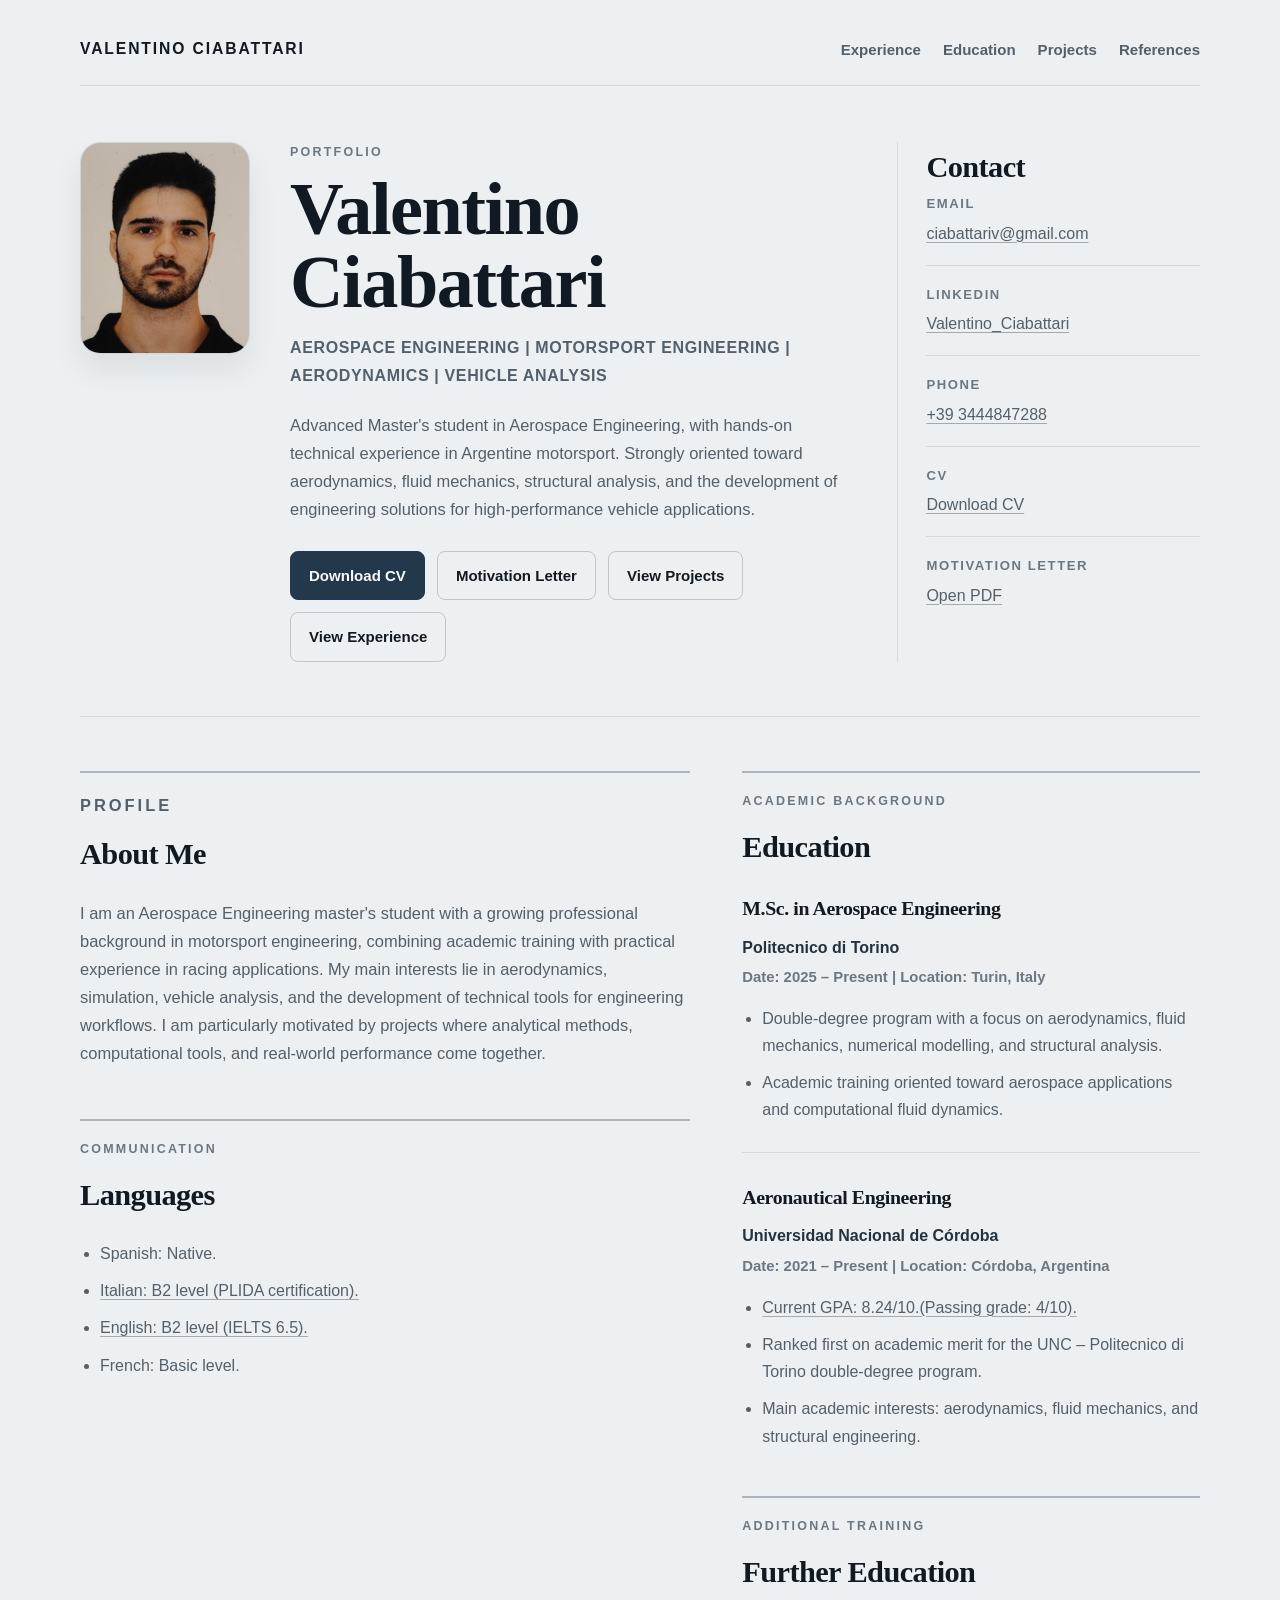
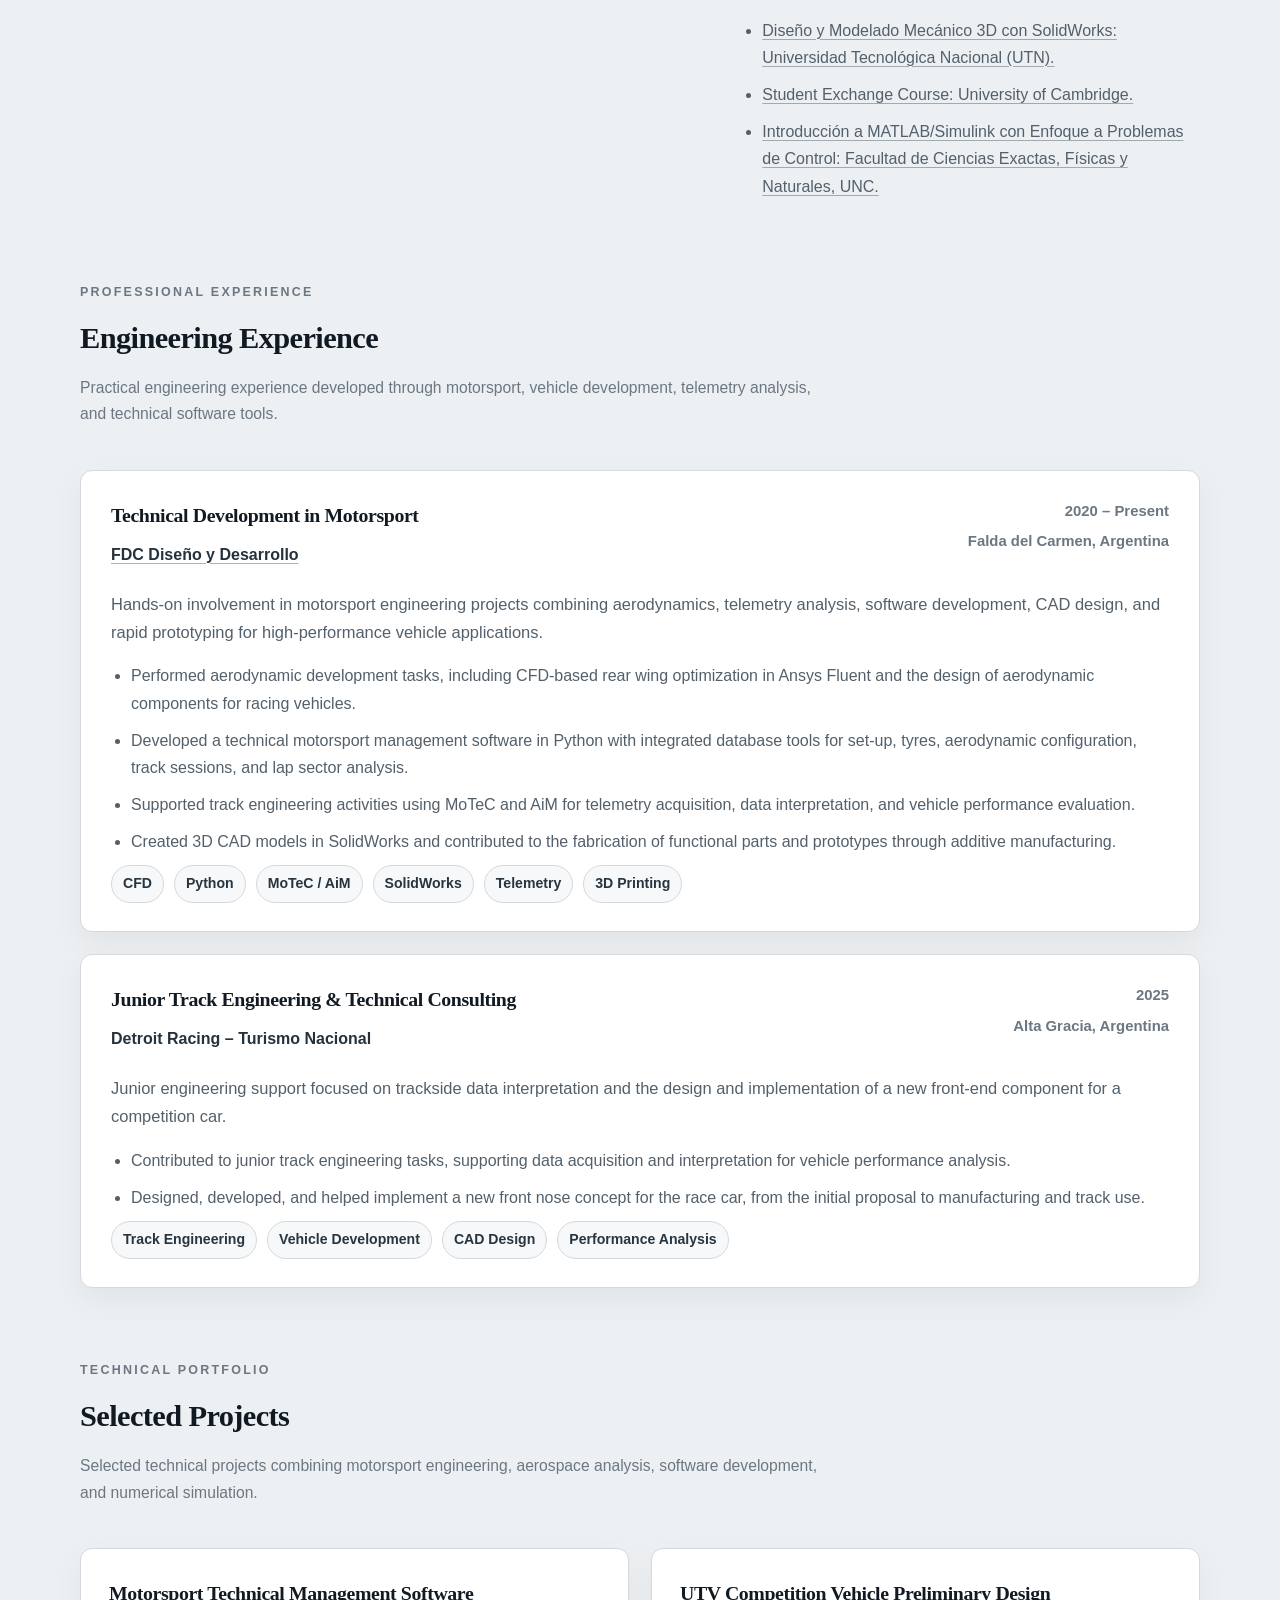
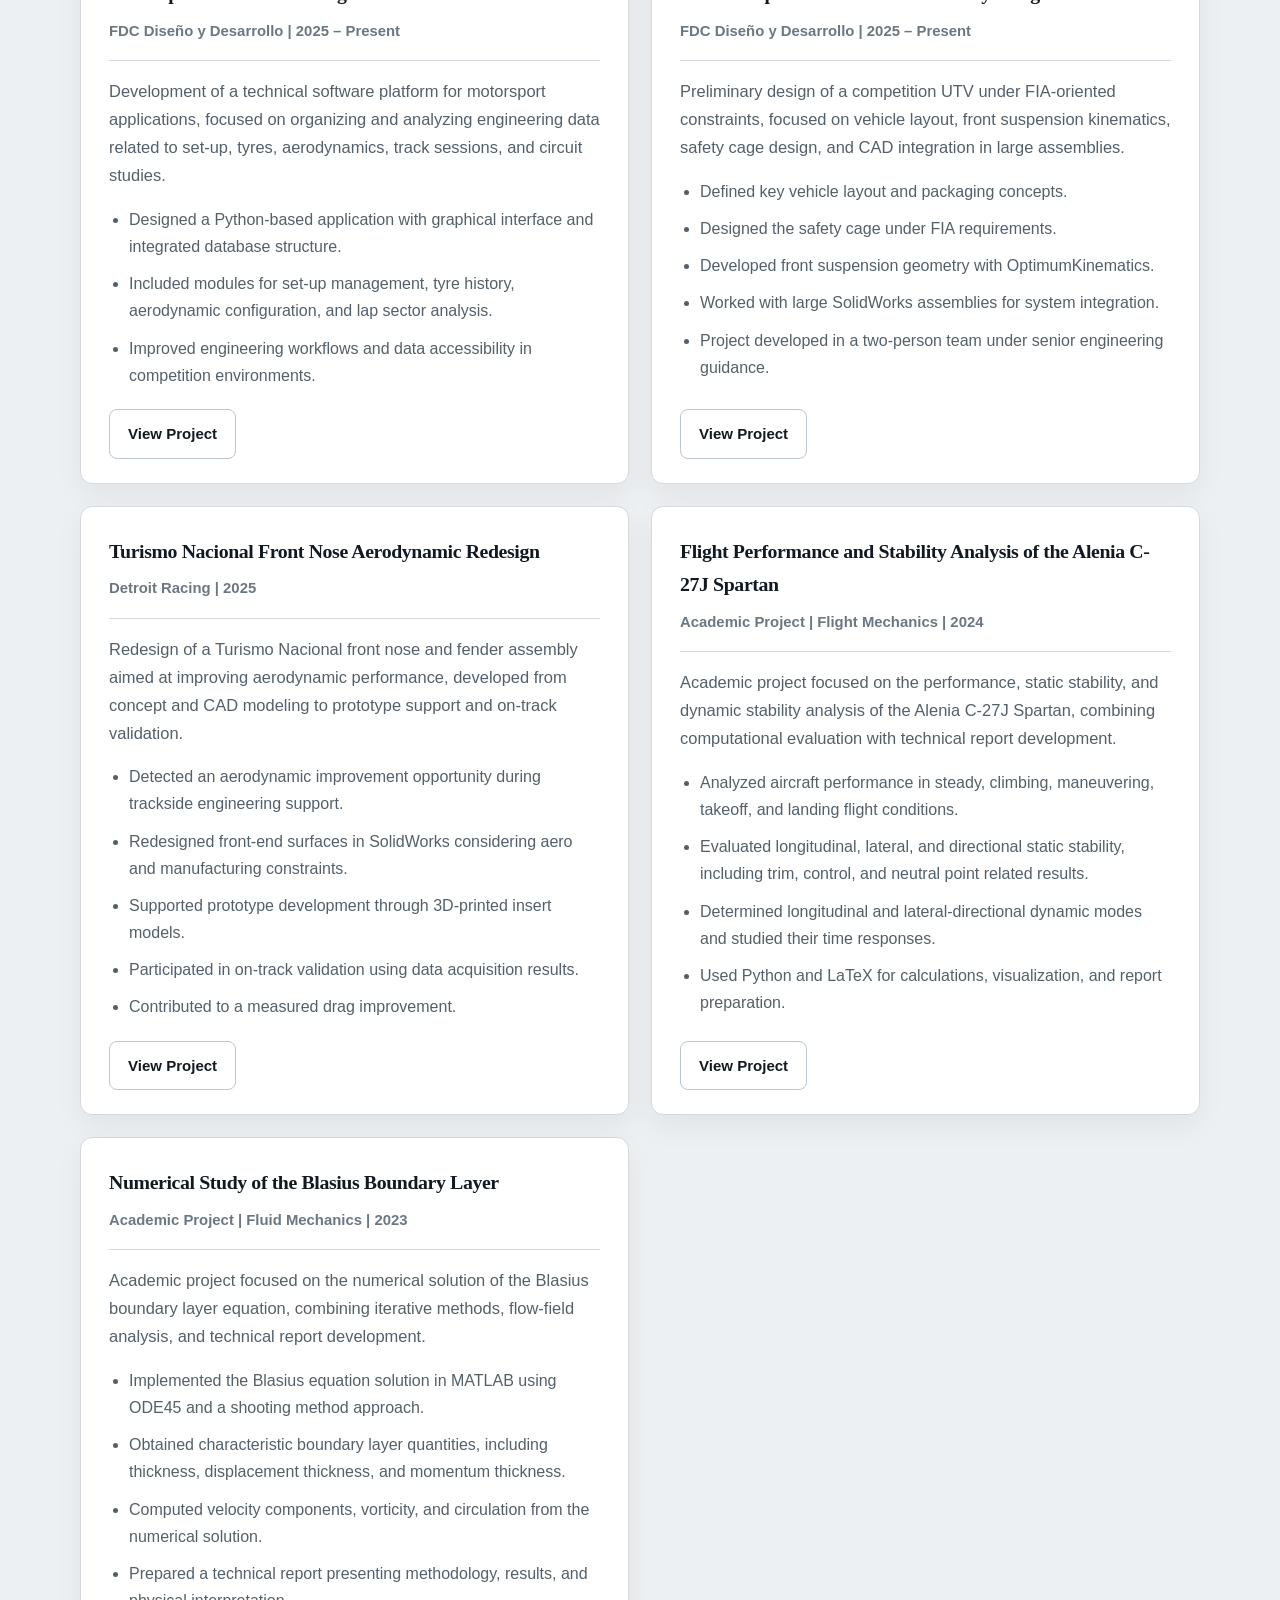
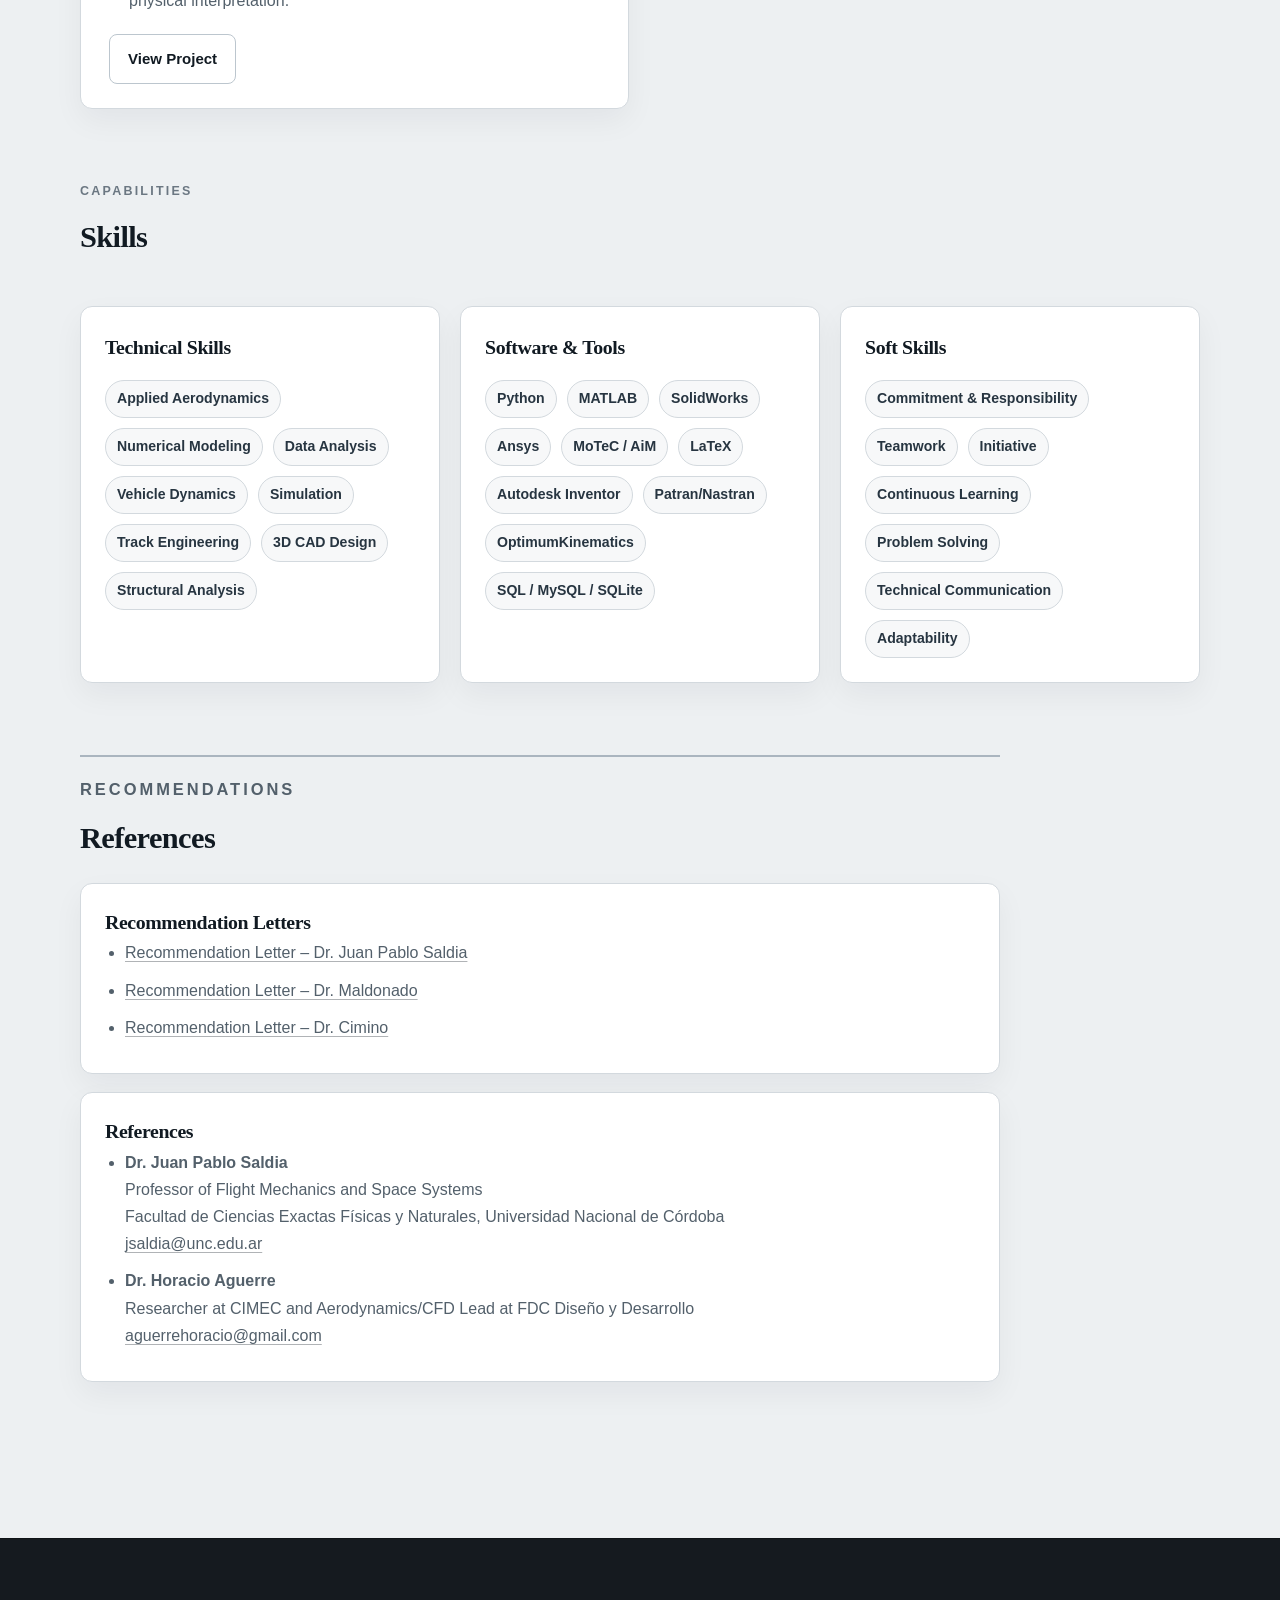
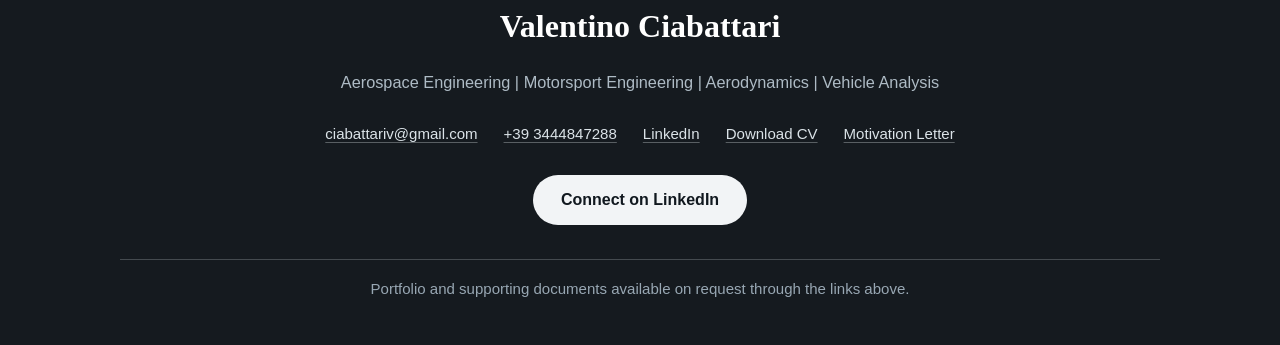
==== commit 38c49572: "(Passing grade: 4/10)." ====
--- a/index.html
+++ b/index.html
@@ -133,7 +133,7 @@
               <p class="credential-institution">Universidad Nacional de Córdoba</p>
               <p class="credential-meta">Date: 2021 – Present | Location: Córdoba, Argentina</p>
               <ul class="compact-list">
-                <li><a href="docs/Academic_Transcript.pdf" target="_blank">Current GPA: 8.24/10.</a></li>
+                <li><a href="docs/Academic_Transcript.pdf" target="_blank">Current GPA: 8.24/10.(Passing grade: 4/10).</a></li>
                 <li>Ranked first on academic merit for the UNC – Politecnico di Torino double-degree program.</li>
                 <li>Main academic interests: aerodynamics, fluid mechanics, and structural engineering.</li>
               </ul>
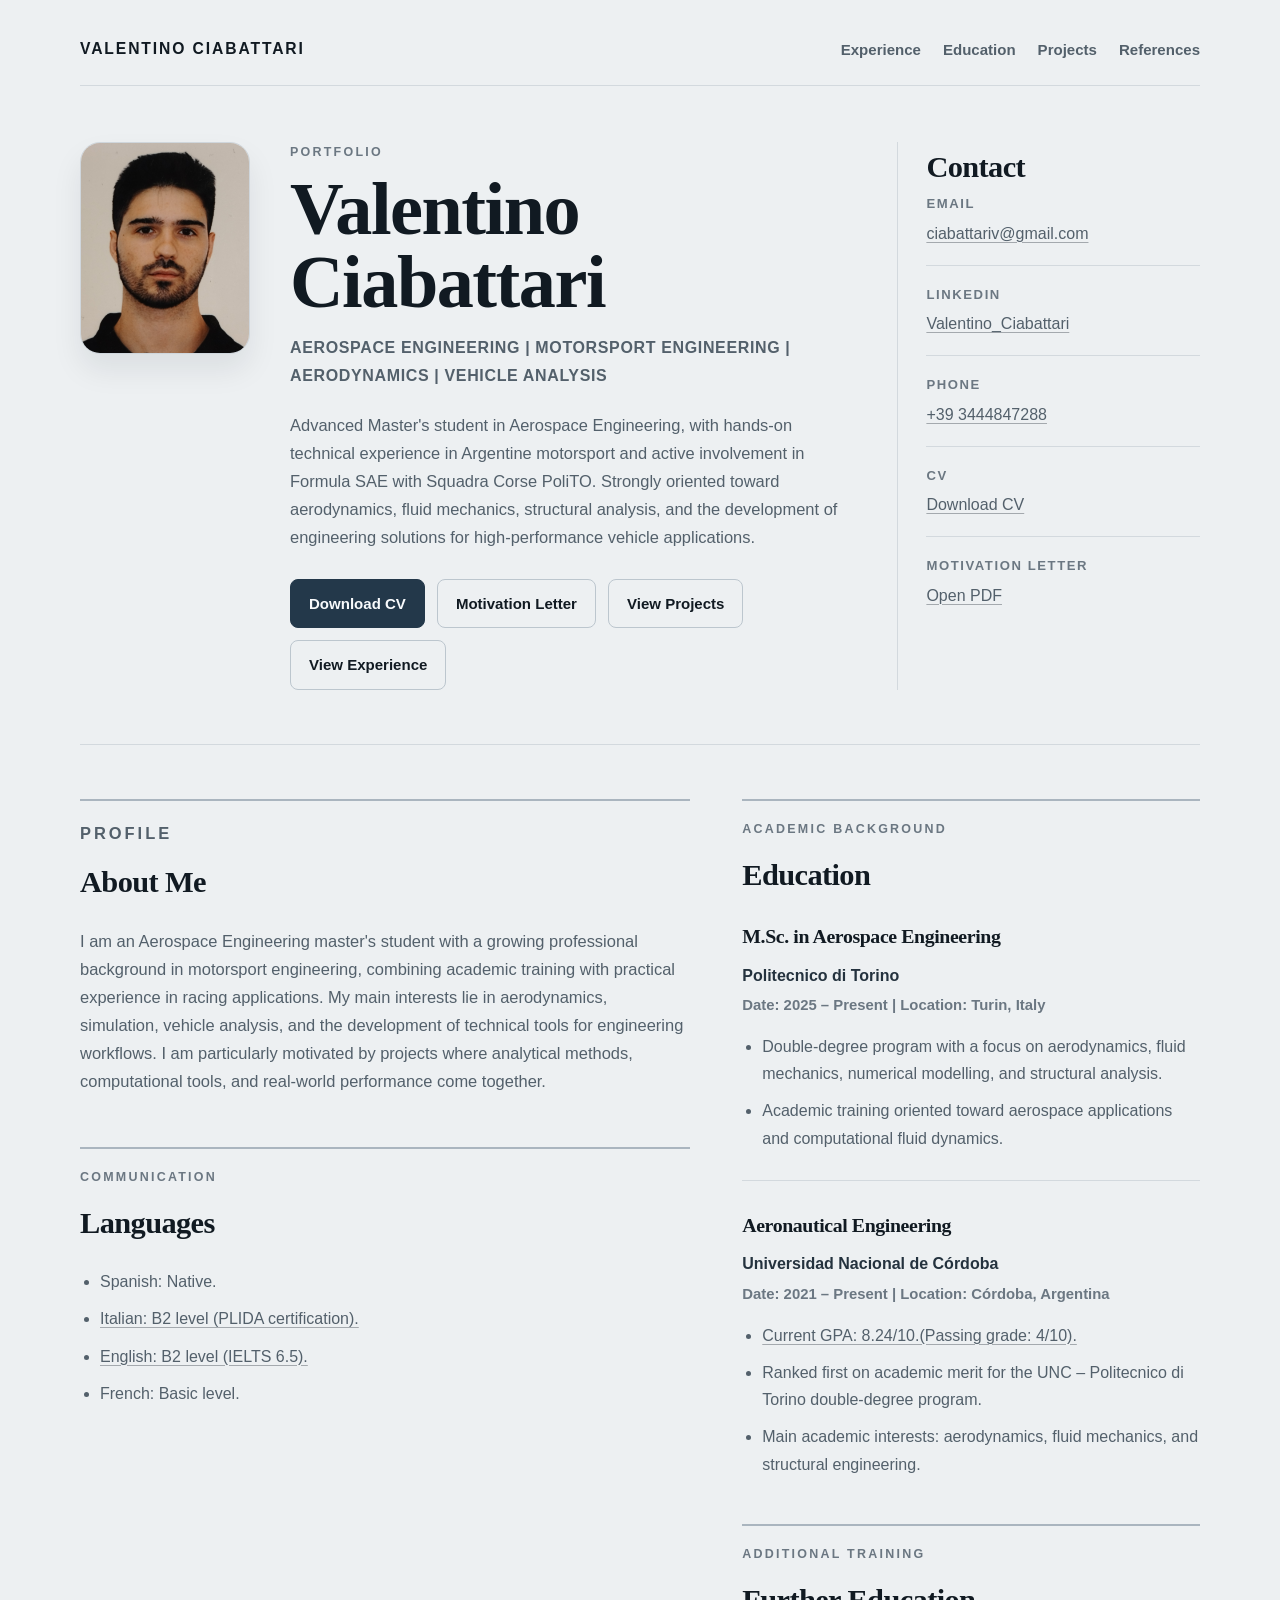
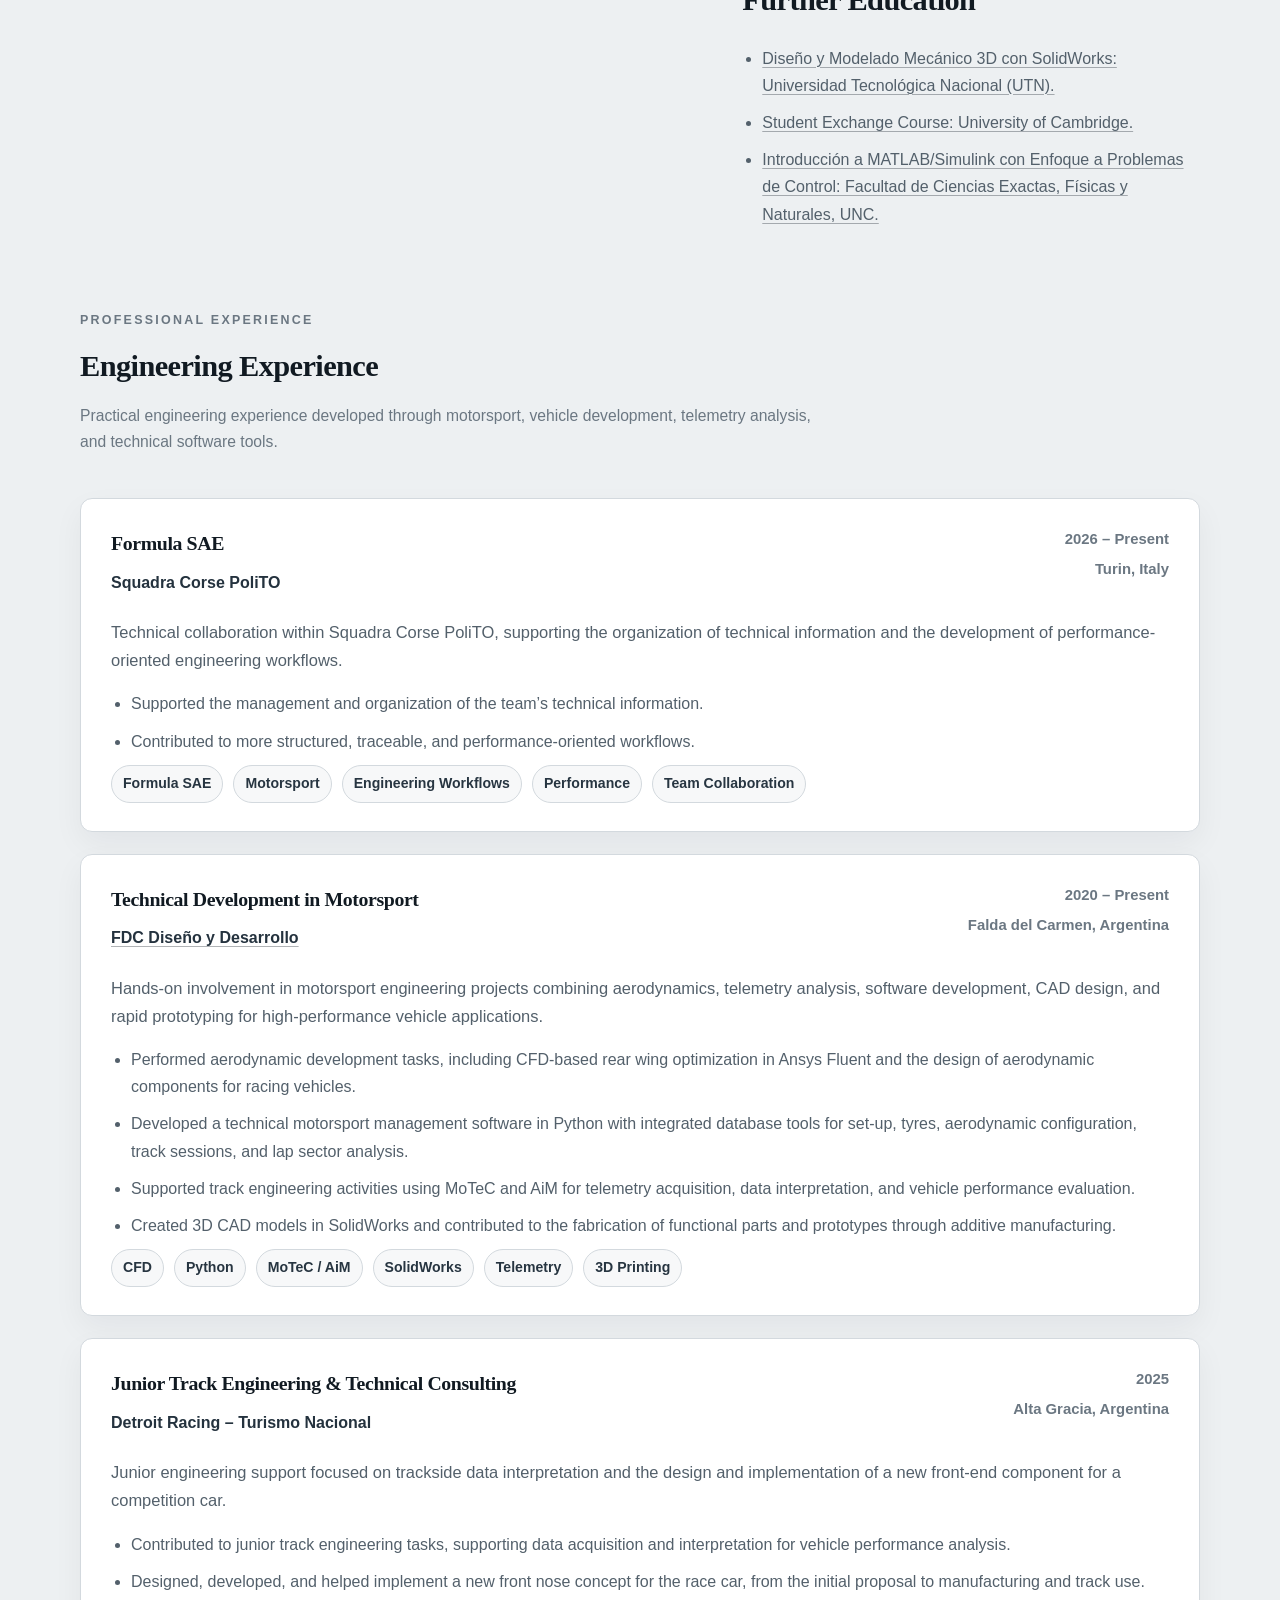
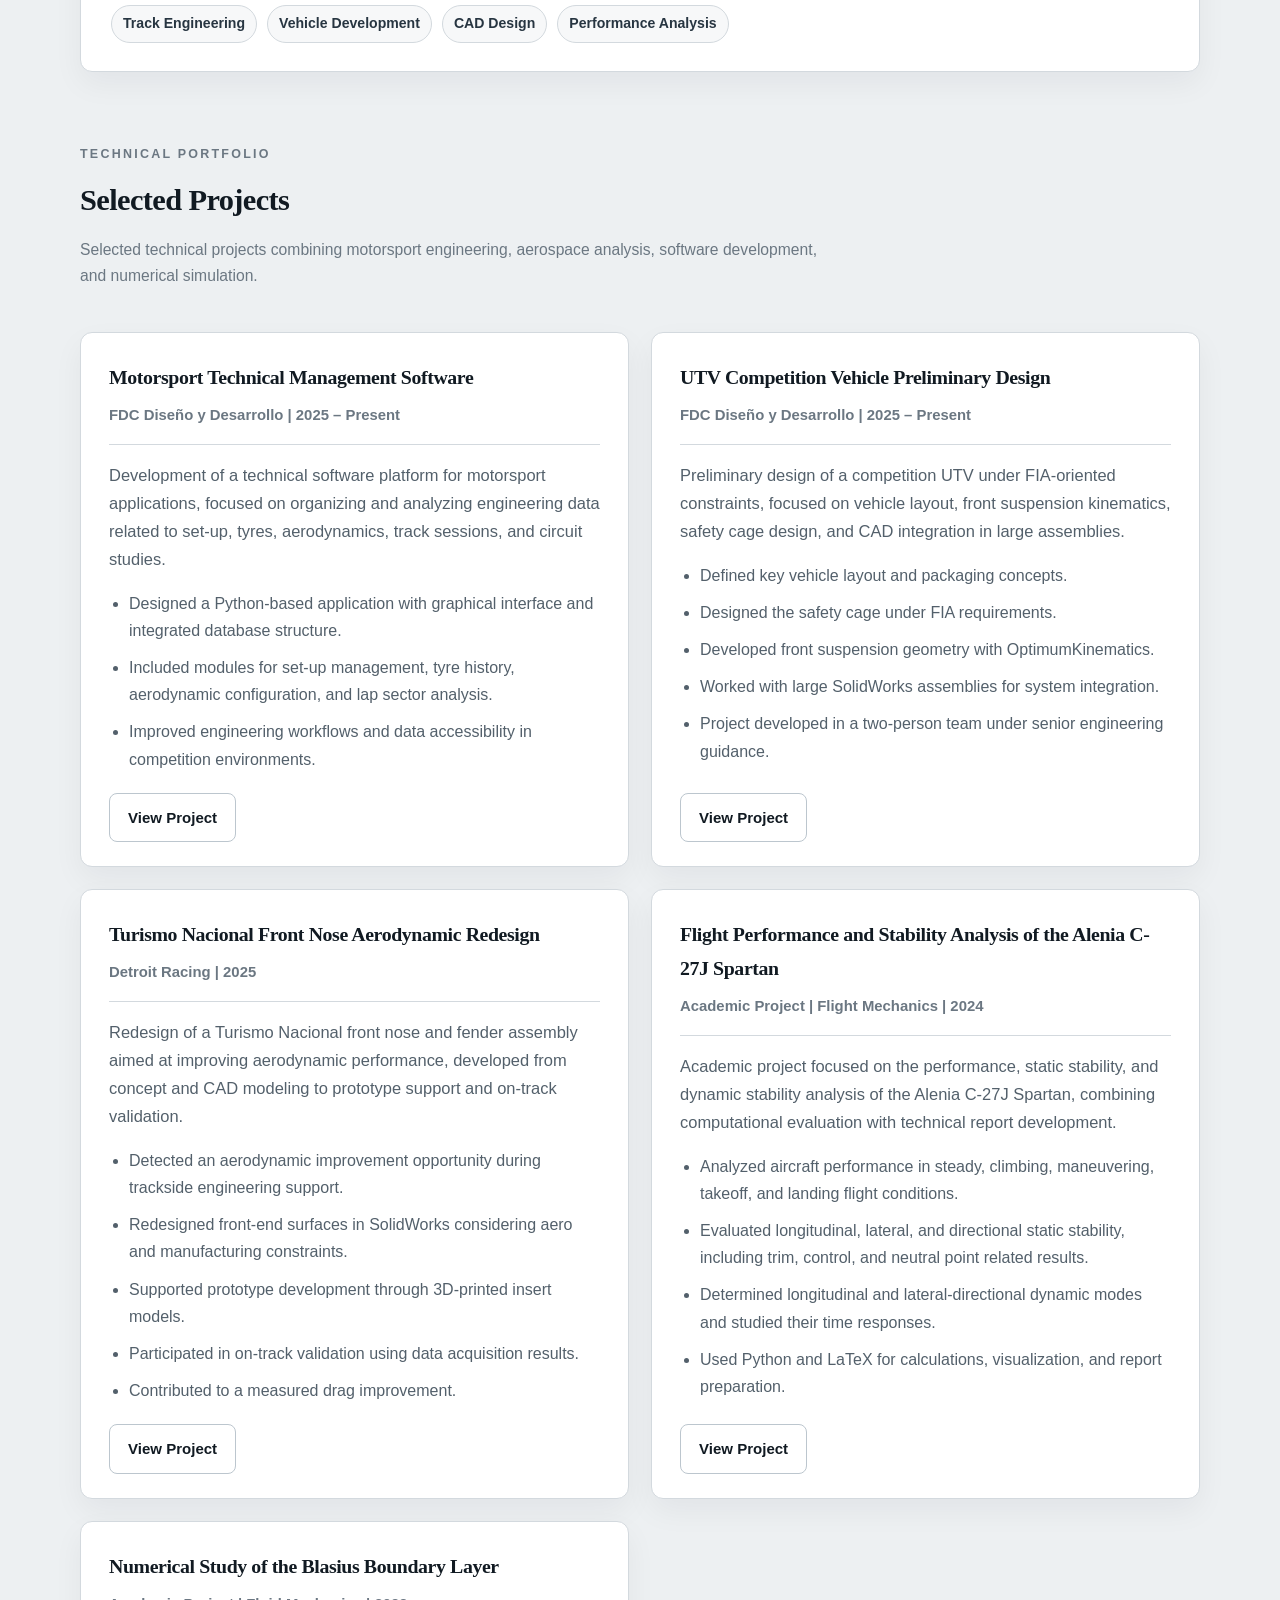
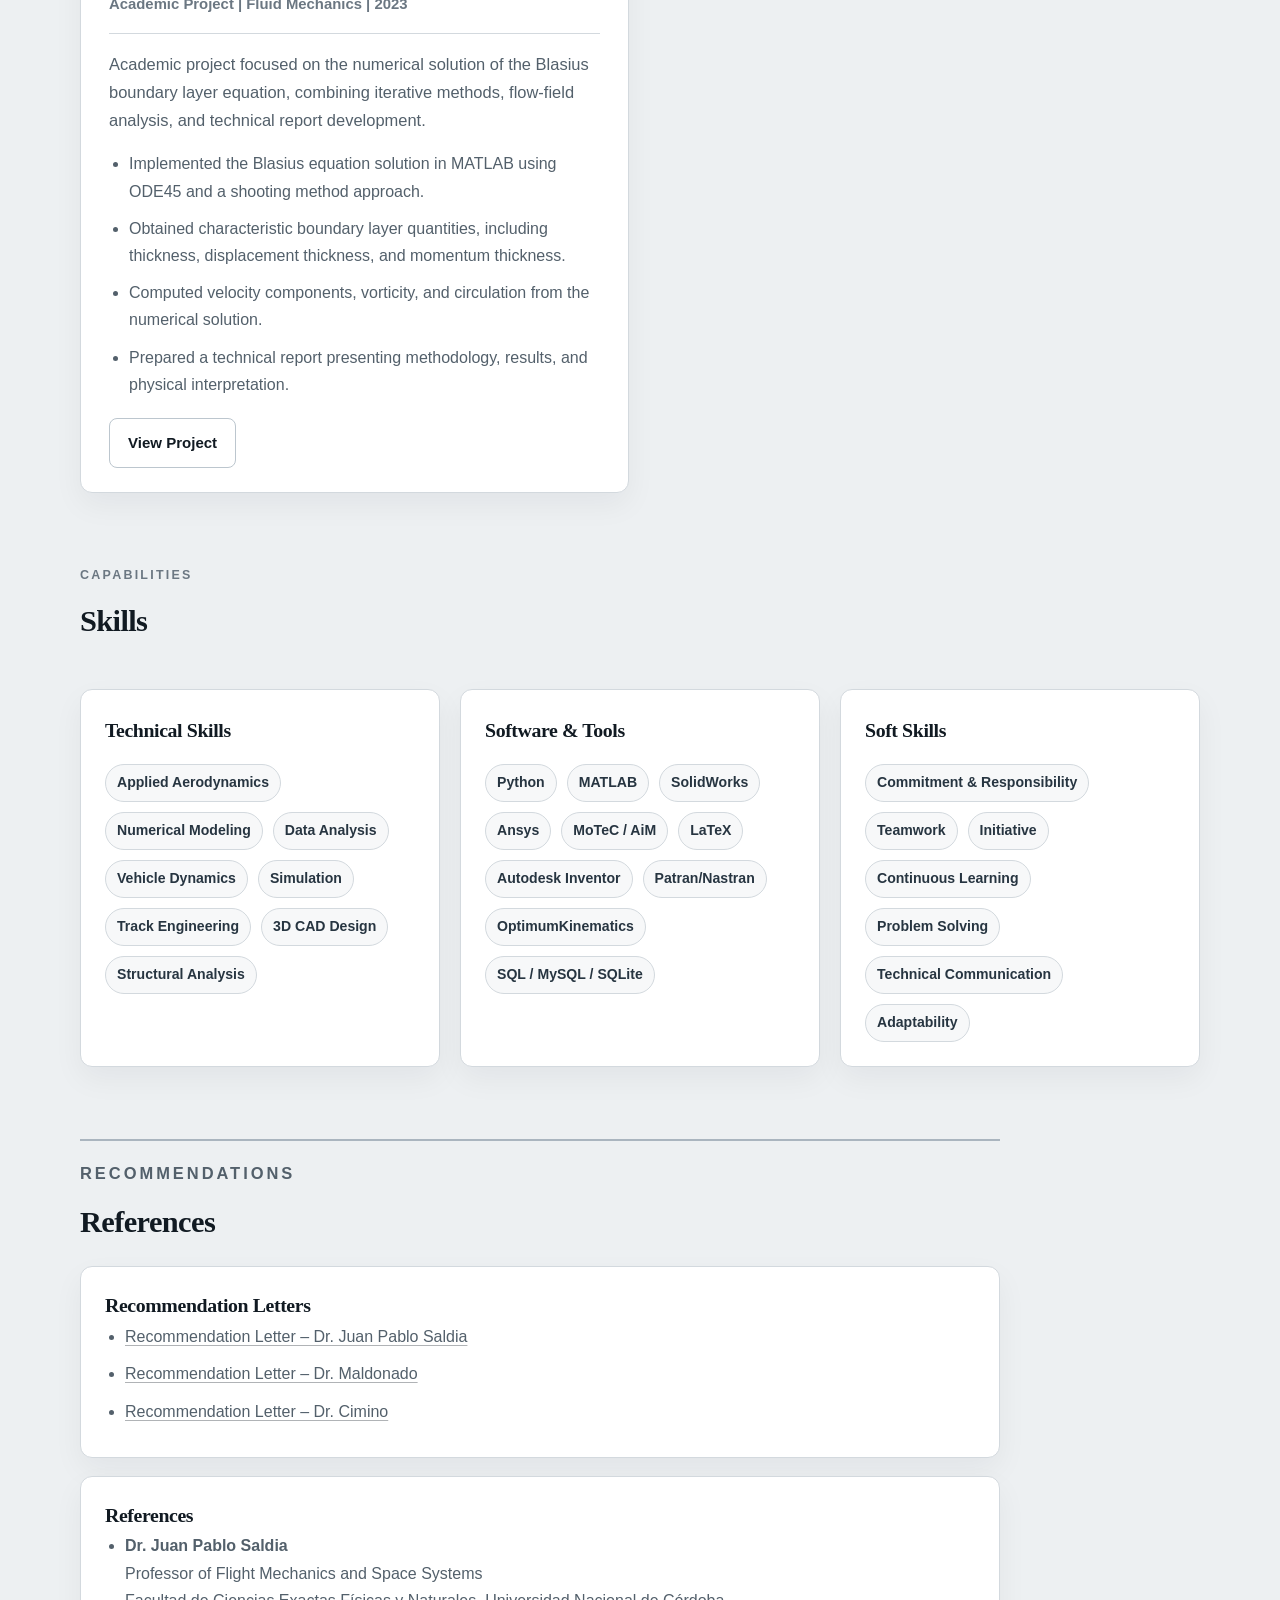
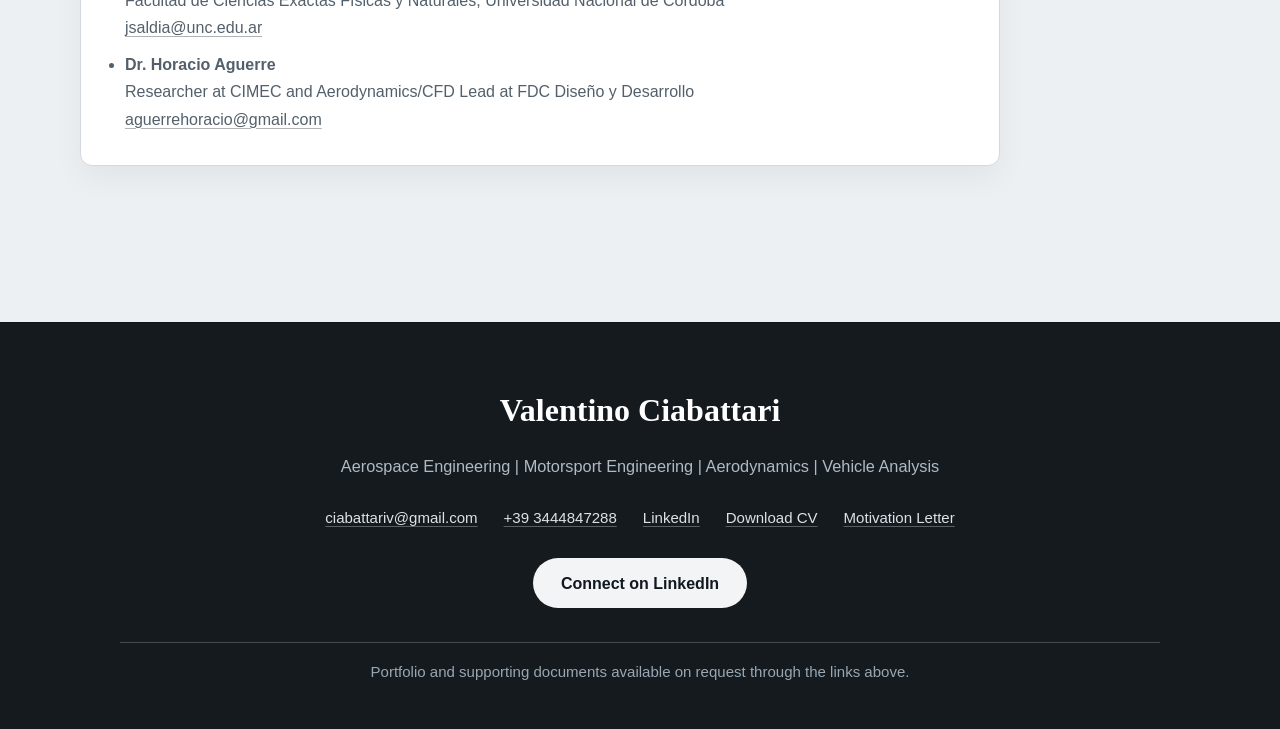
==== commit 3401969d: "Update index.html" ====
--- a/index.html
+++ b/index.html
@@ -1,6 +1,15 @@
 <!DOCTYPE html>
 <html lang="es">
 <head>
+  <!-- Google tag (gtag.js) -->
+<script async src="https://www.googletagmanager.com/gtag/js?id=G-TES9VV0QKH"></script>
+<script>
+  window.dataLayer = window.dataLayer || [];
+  function gtag(){dataLayer.push(arguments);}
+  gtag('js', new Date());
+
+  gtag('config', 'G-TES9VV0QKH');
+</script>
   <meta charset="UTF-8">
   <meta name="viewport" content="width=device-width, initial-scale=1.0">
   <title>Valentino Ciabattari | Portfolio</title>
@@ -28,14 +37,15 @@
         <h1>Valentino Ciabattari</h1>
         <p class="hero-role">Aerospace Engineering | Motorsport Engineering | Aerodynamics | Vehicle Analysis</p>
 
-        <div class="home-intro">
-          <p>
-            Advanced Master's student in Aerospace Engineering, with hands-on technical
-            experience in Argentine motorsport. Strongly oriented toward aerodynamics,
-            fluid mechanics, structural analysis, and the development of engineering
-            solutions for high-performance vehicle applications.
-          </p>
-        </div>
+<div class="home-intro">
+  <p>
+    Advanced Master's student in Aerospace Engineering, with hands-on technical
+    experience in Argentine motorsport and active involvement in Formula SAE with
+    Squadra Corse PoliTO. Strongly oriented toward aerodynamics, fluid mechanics,
+    structural analysis, and the development of engineering solutions for
+    high-performance vehicle applications.
+  </p>
+</div>
 
         <div class="hero-actions">
           <a class="button-primary" href="docs/CV.pdf" target="_blank">Download CV</a>
@@ -163,6 +173,44 @@
           </p>
         </div>
 
+<div class="experience-list">
+
+  <article class="experience-card">
+    <div class="experience-header">
+      <div>
+        <h3>Formula SAE</h3>
+        <p class="experience-company">Squadra Corse PoliTO</p>
+      </div>
+      <div class="experience-meta">
+        <span>2026 – Present</span>
+        <span>Turin, Italy</span>
+      </div>
+    </div>
+
+    <p class="experience-summary">
+      Technical collaboration within Squadra Corse PoliTO, supporting the organization
+      of technical information and the development of performance-oriented engineering workflows.
+    </p>
+
+    <ul class="experience-highlights">
+      <li>Supported the management and organization of the team’s technical information.</li>
+      <li>Contributed to more structured, traceable, and performance-oriented workflows.</li>
+    </ul>
+
+    <div class="experience-tags">
+      <span class="tag">Formula SAE</span>
+      <span class="tag">Motorsport</span>
+      <span class="tag">Engineering Workflows</span>
+      <span class="tag">Performance</span>
+      <span class="tag">Team Collaboration</span>
+    </div>
+  </article>
+
+
+
+
+
+        
         <div class="experience-list">
           <article class="experience-card">
             <div class="experience-header">
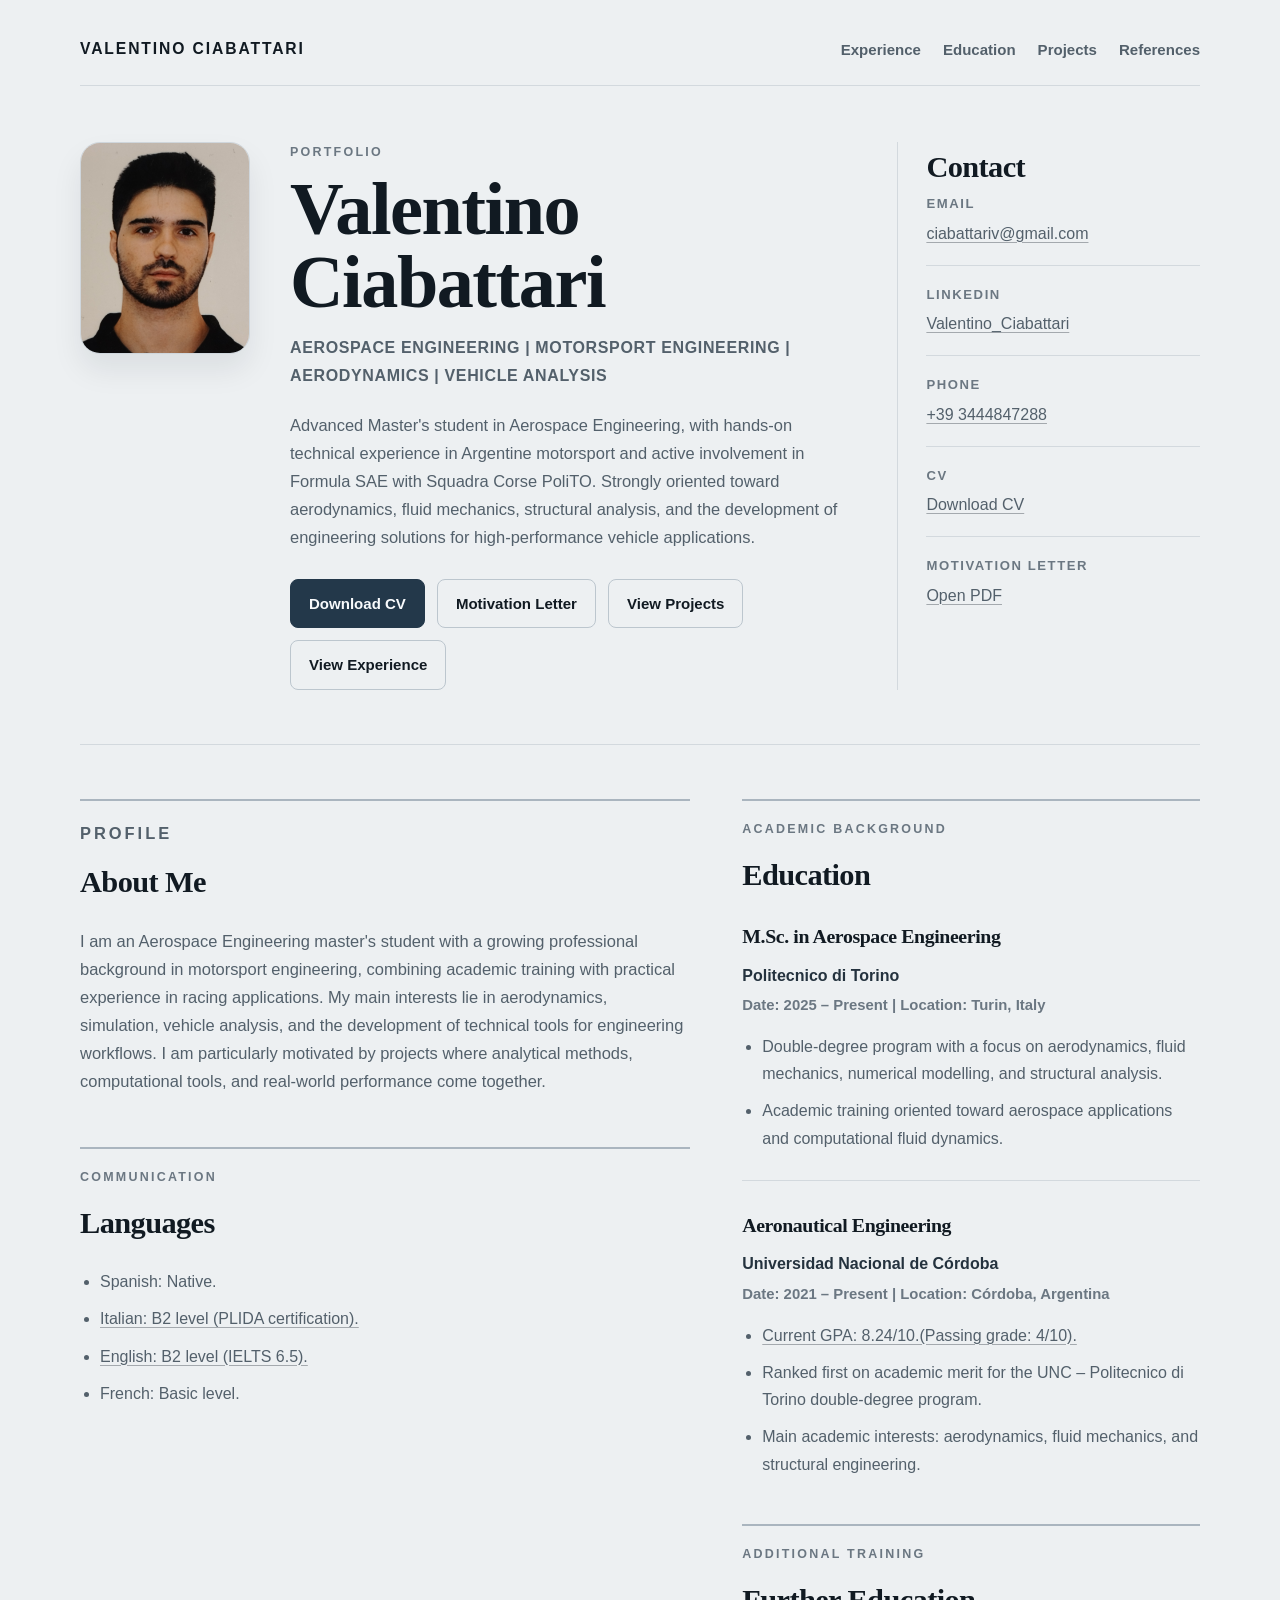
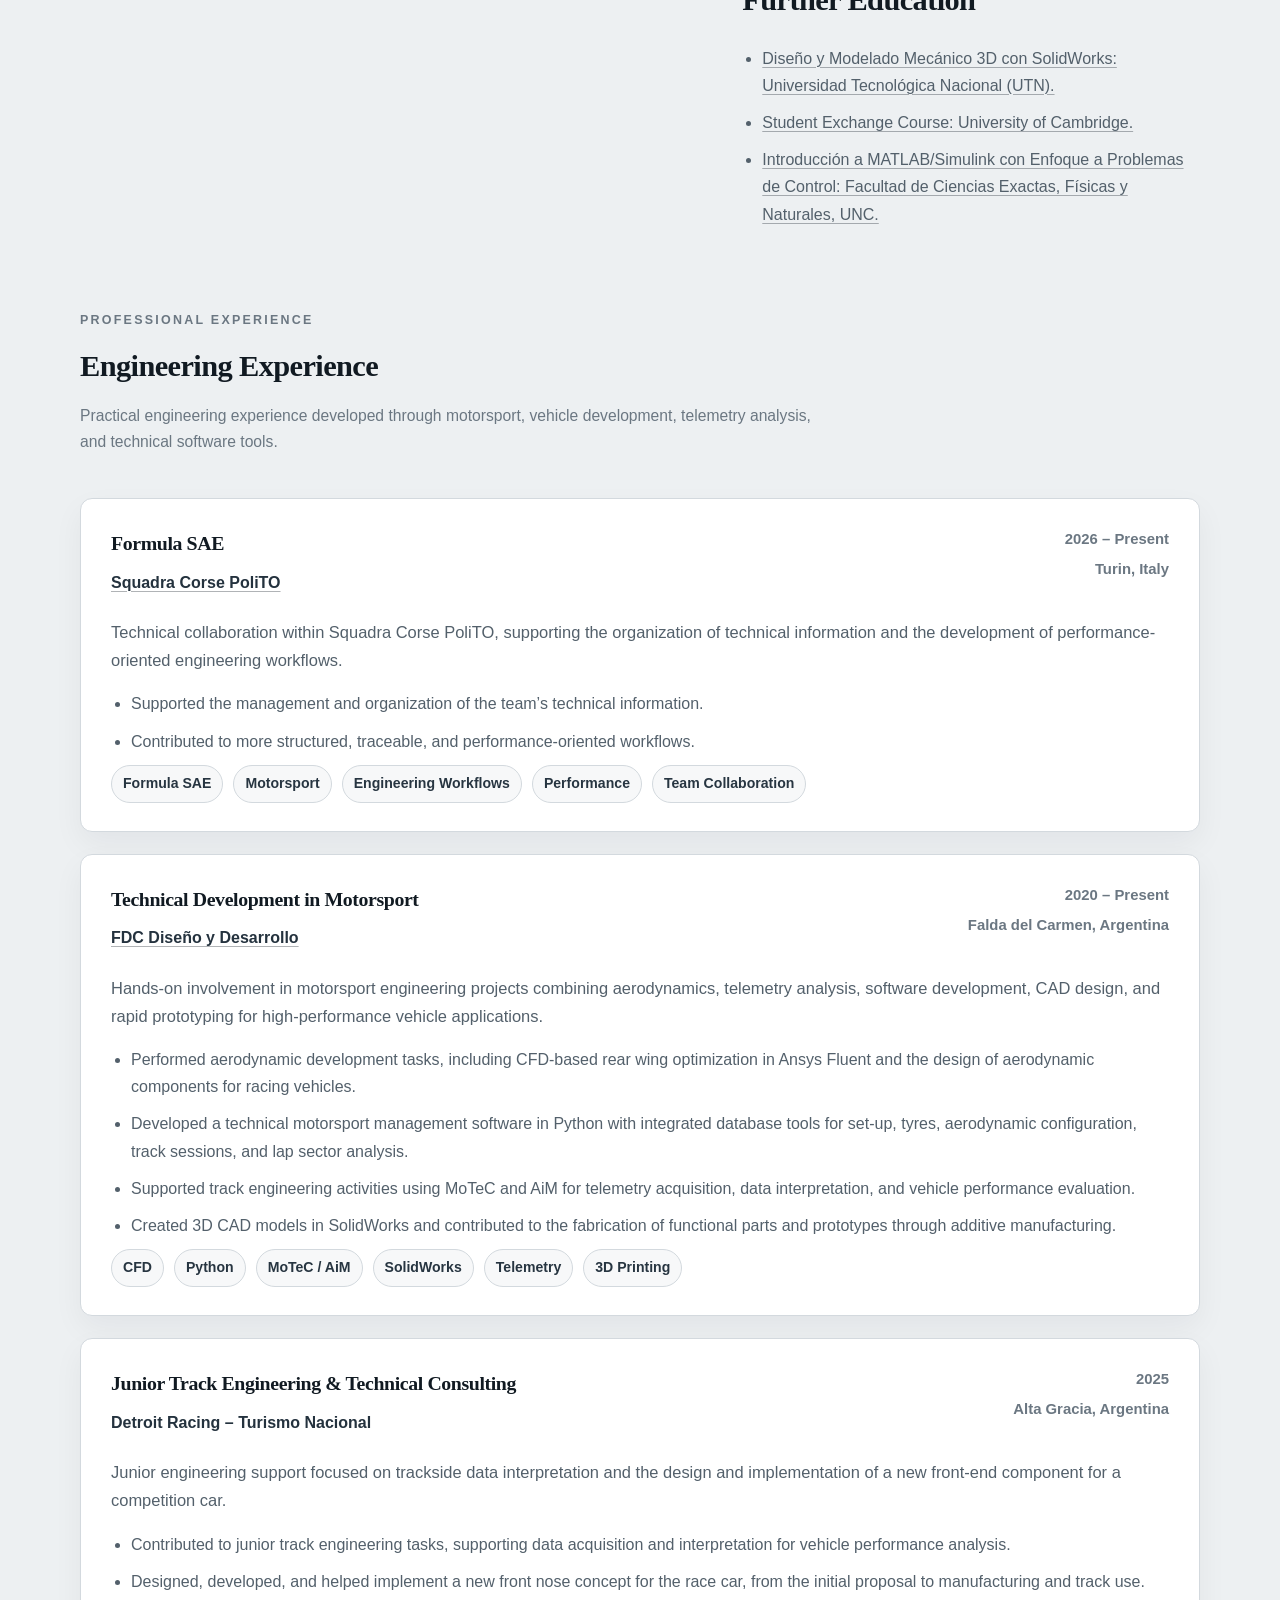
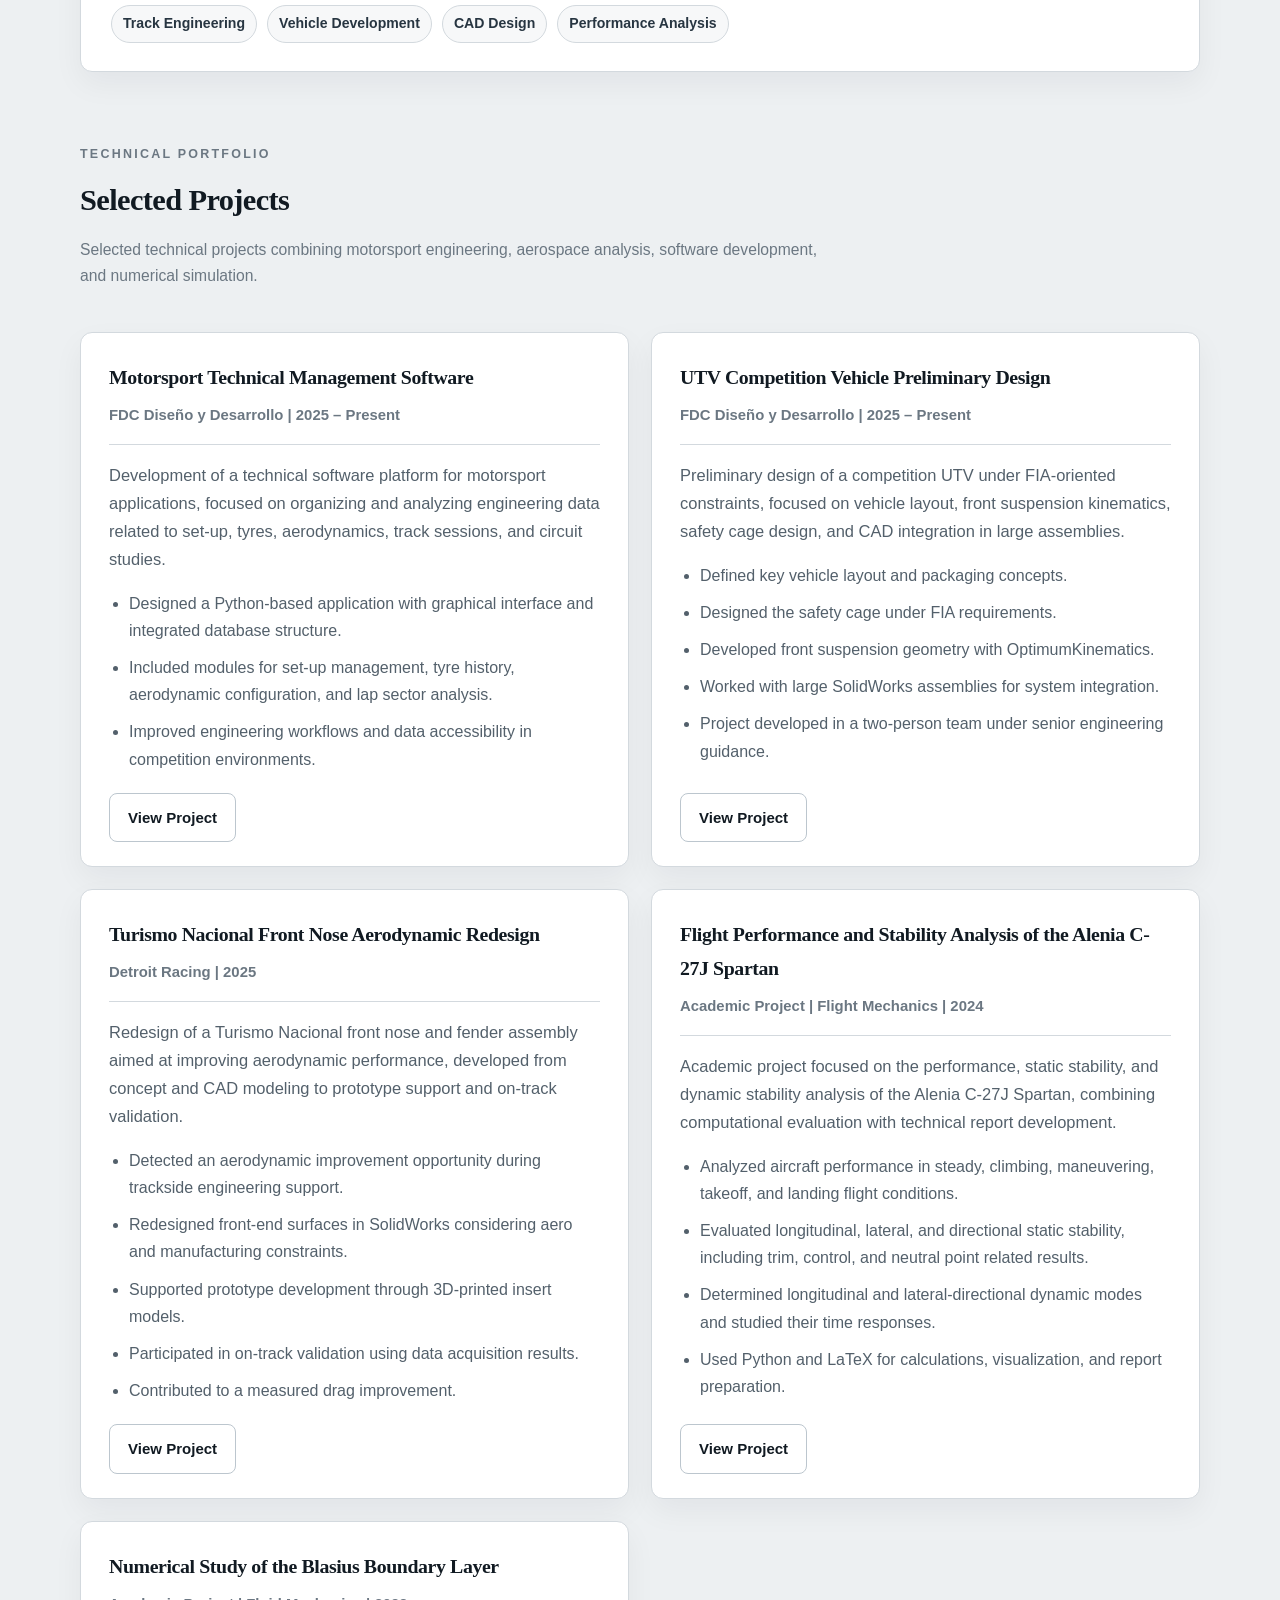
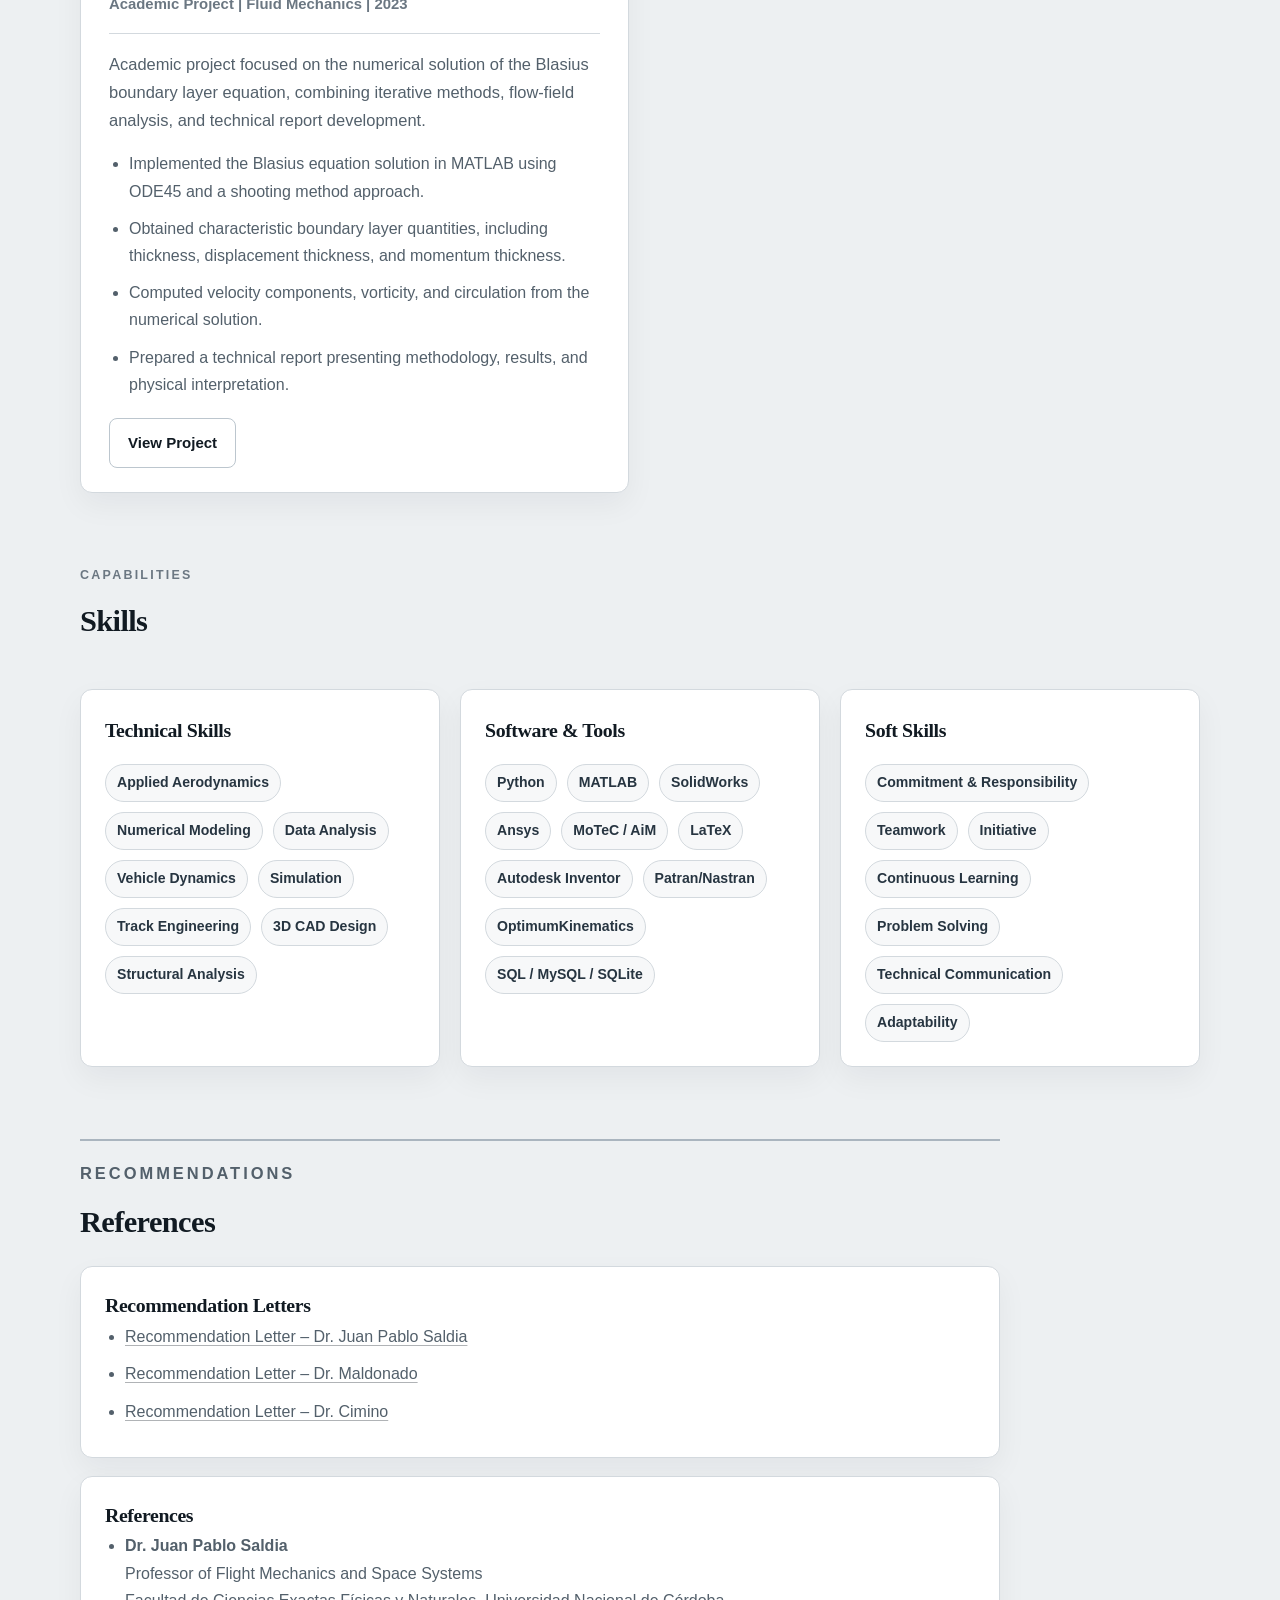
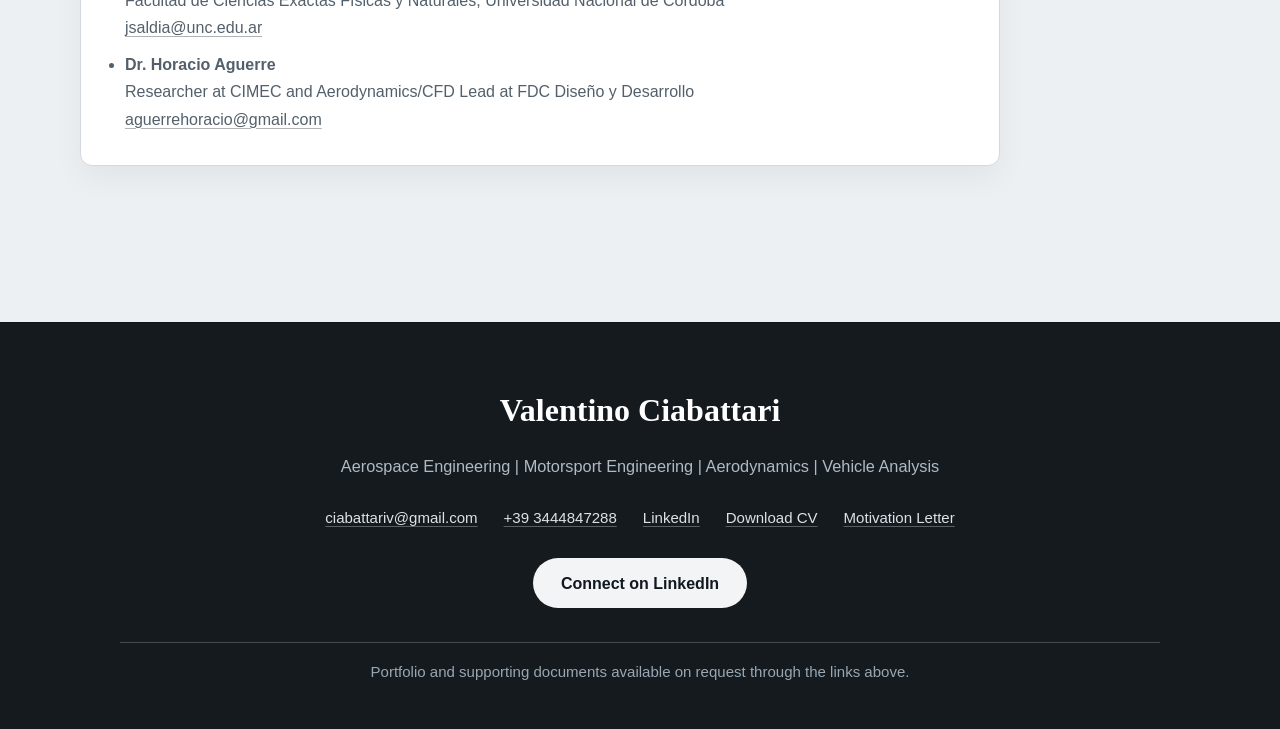
==== commit de3143f6: "Update index.html" ====
--- a/index.html
+++ b/index.html
@@ -179,7 +179,9 @@
     <div class="experience-header">
       <div>
         <h3>Formula SAE</h3>
-        <p class="experience-company">Squadra Corse PoliTO</p>
+<p class="experience-company">
+  <a href="https://squadracorse.webflow.io/" target="_blank" rel="noopener noreferrer">Squadra Corse PoliTO</a>
+</p>
       </div>
       <div class="experience-meta">
         <span>2026 – Present</span>
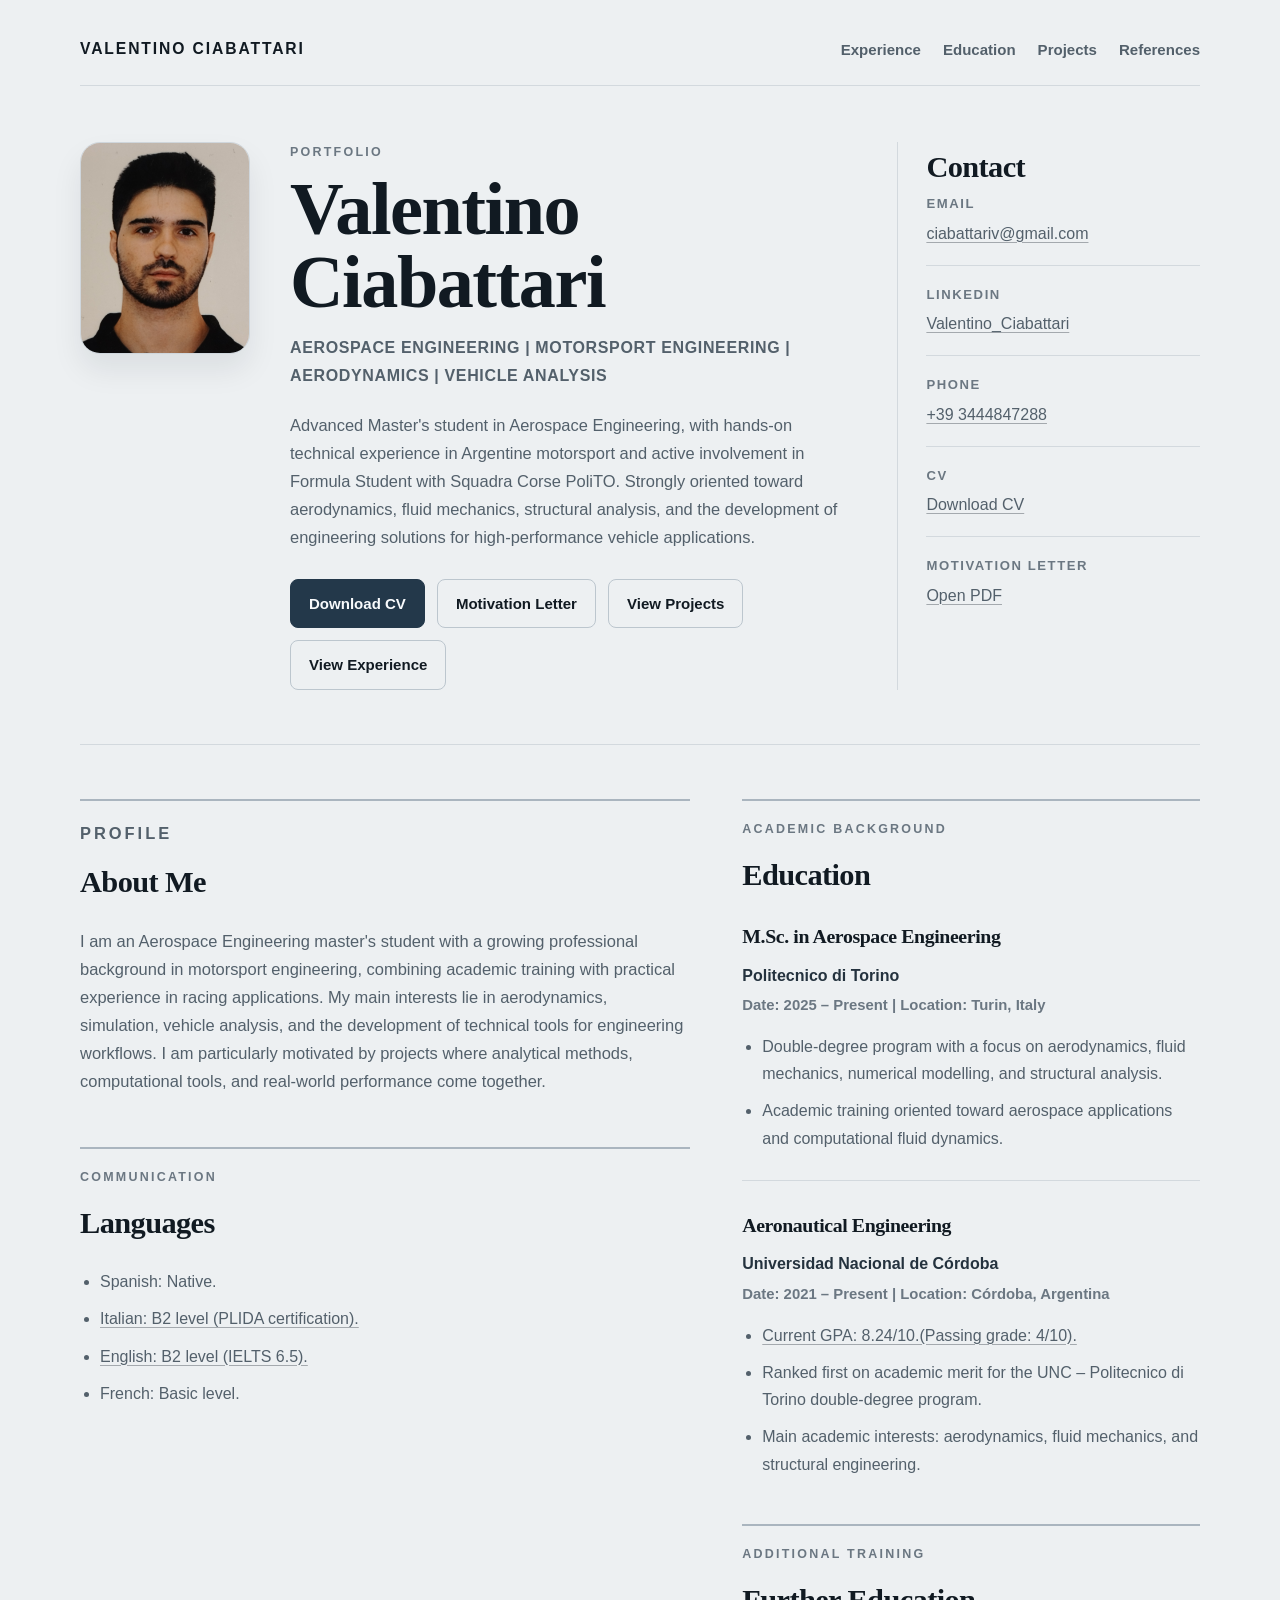
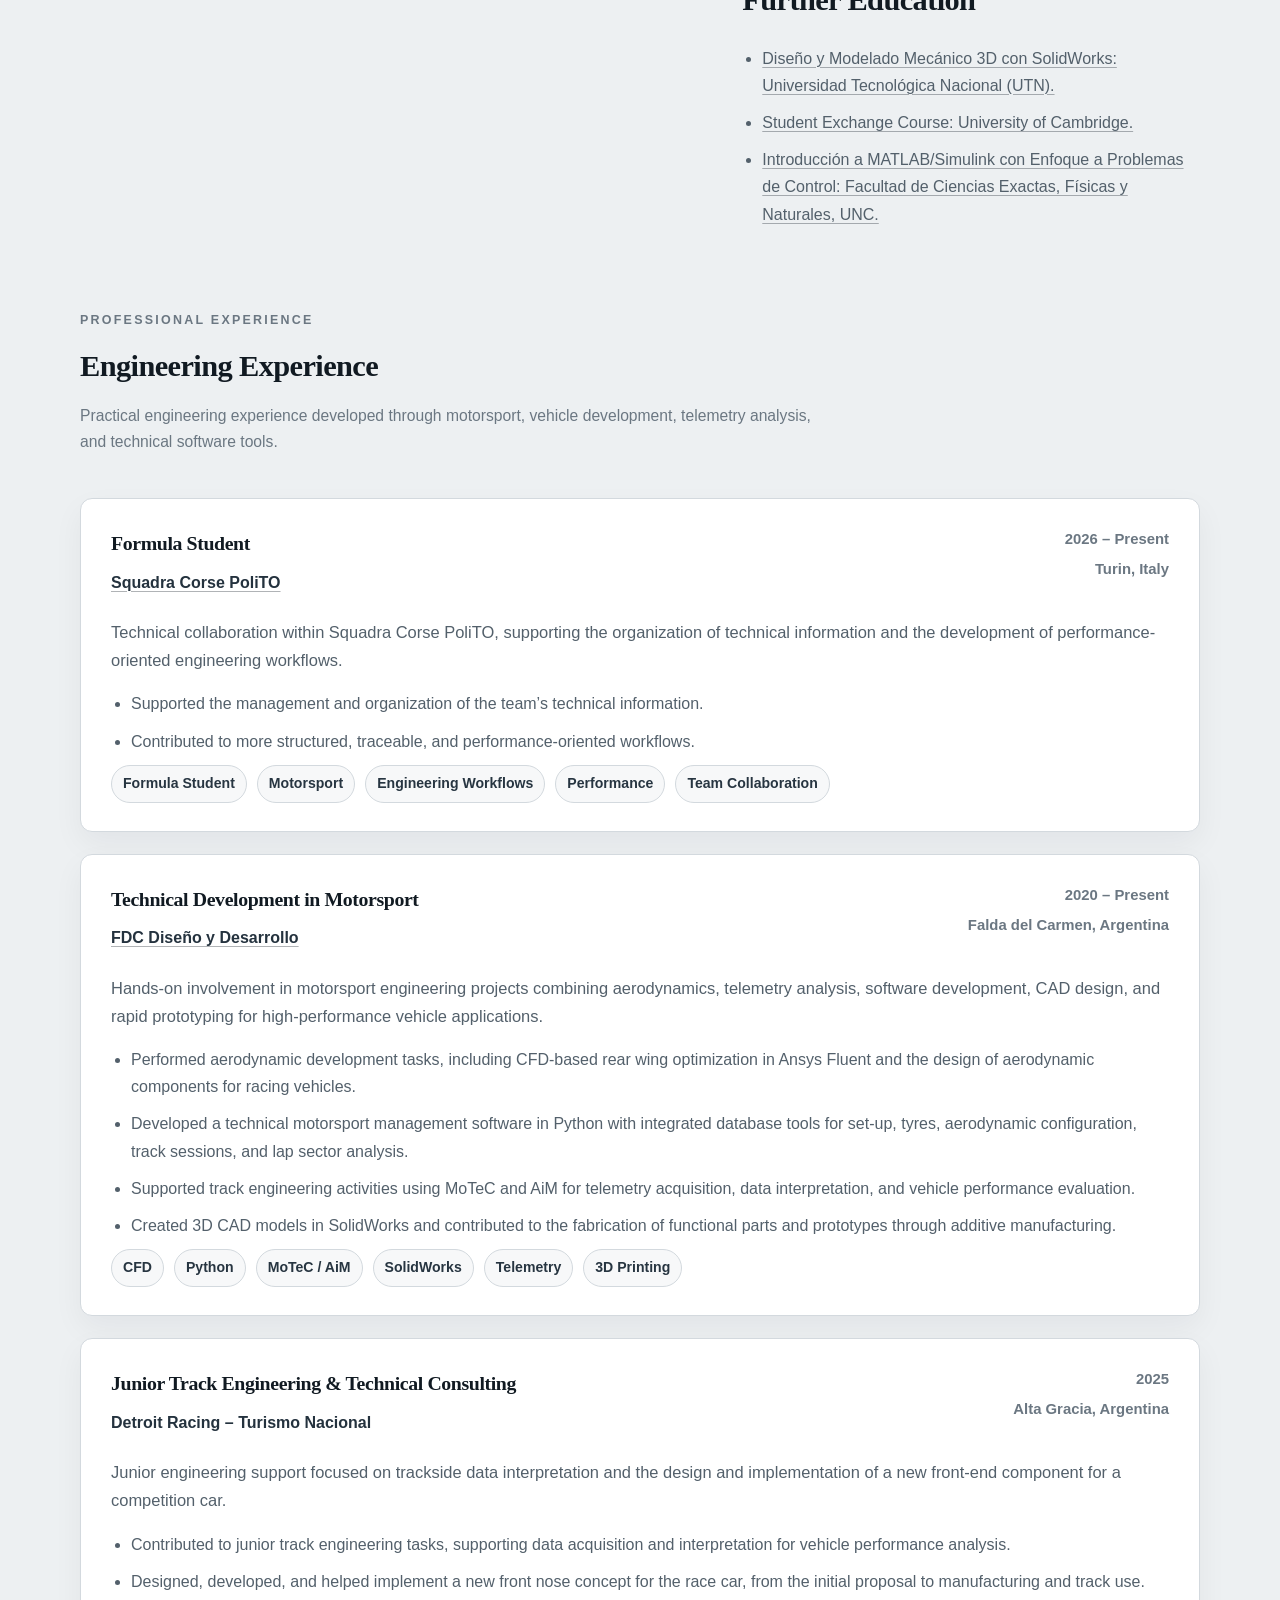
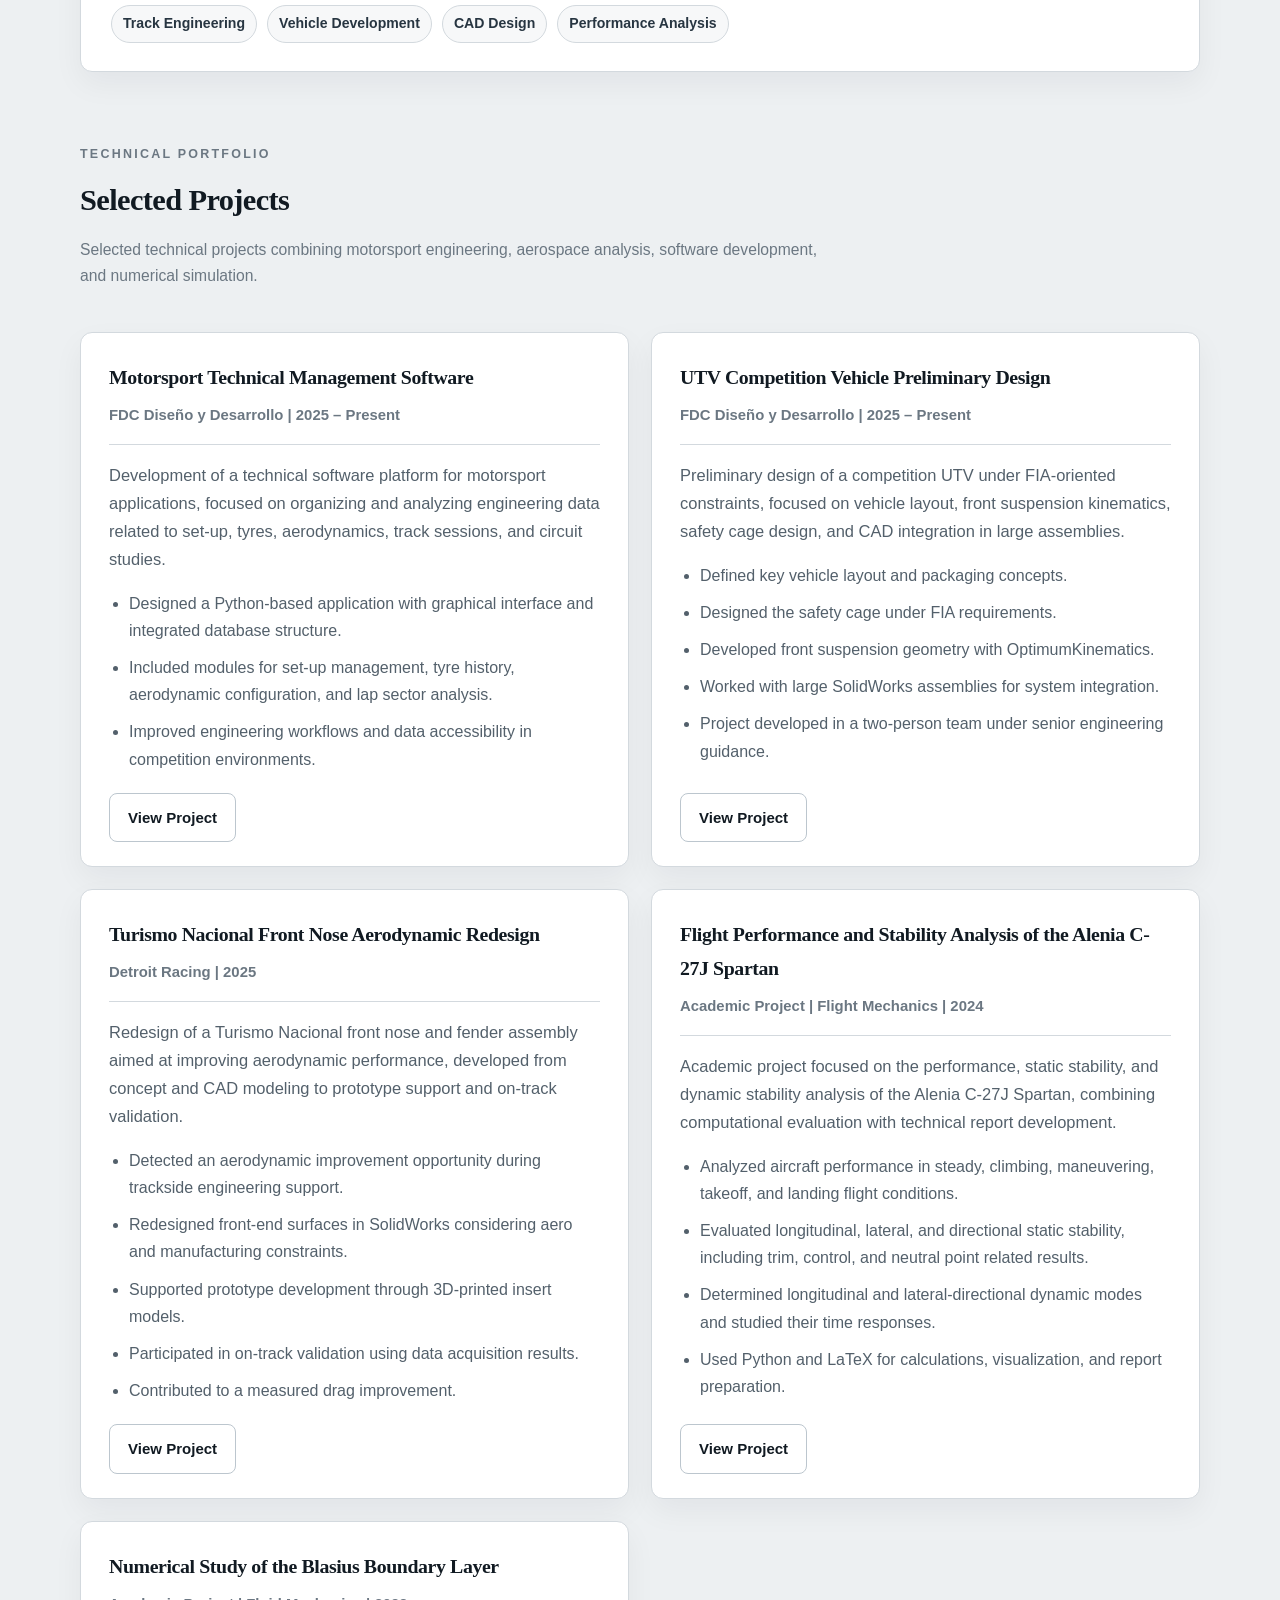
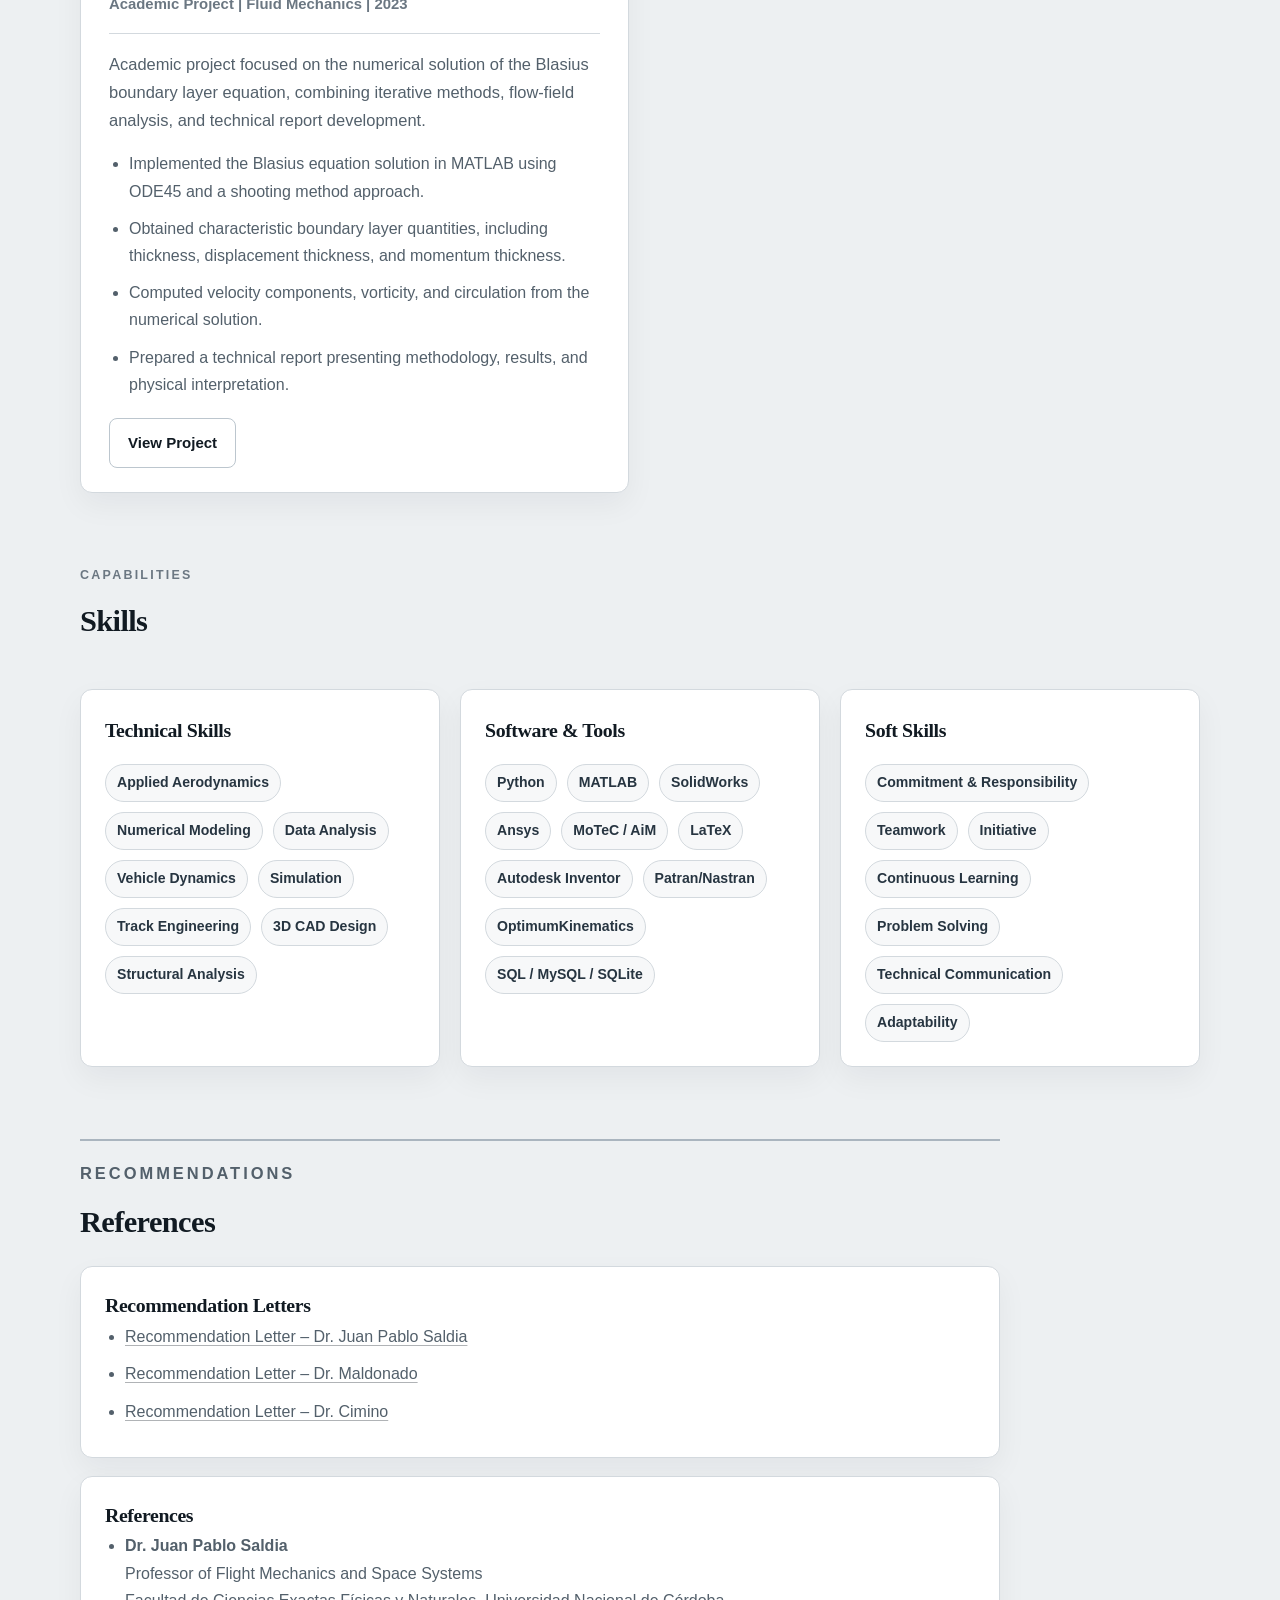
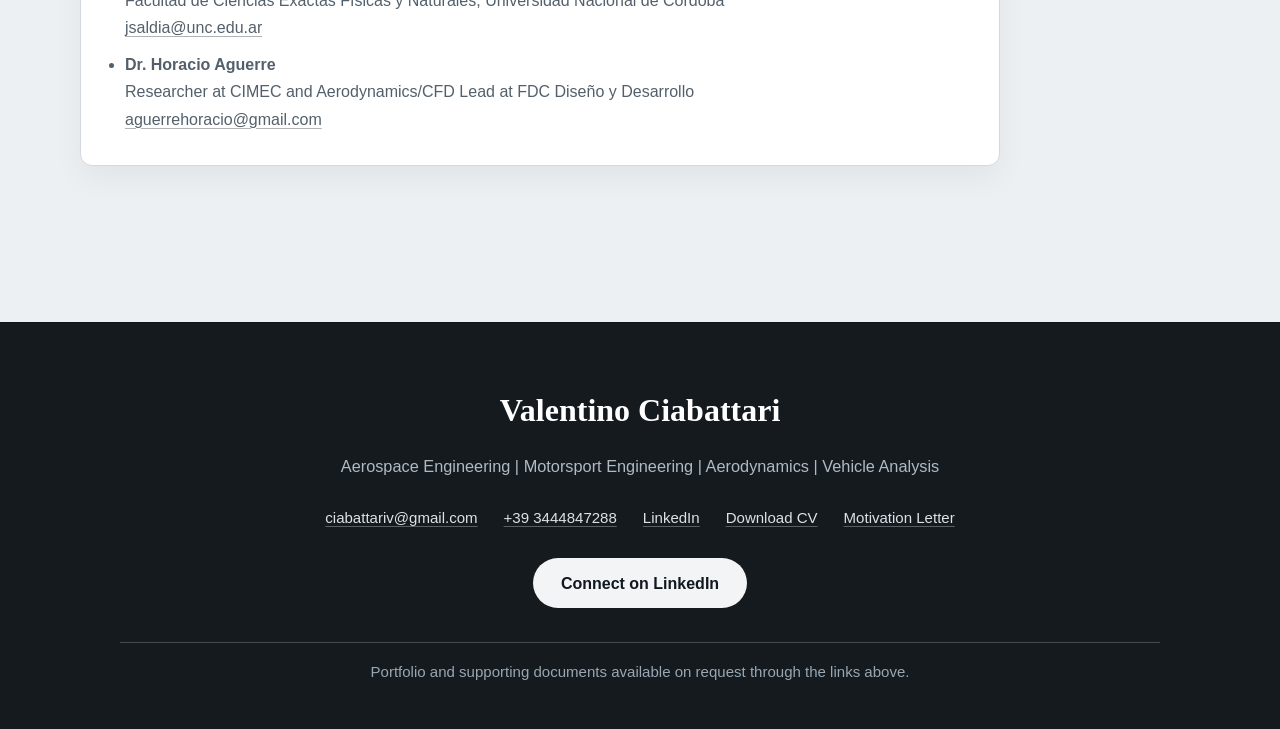
==== commit 955f6352: "Update index.html" ====
--- a/index.html
+++ b/index.html
@@ -40,7 +40,7 @@
 <div class="home-intro">
   <p>
     Advanced Master's student in Aerospace Engineering, with hands-on technical
-    experience in Argentine motorsport and active involvement in Formula SAE with
+    experience in Argentine motorsport and active involvement in Formula Student with
     Squadra Corse PoliTO. Strongly oriented toward aerodynamics, fluid mechanics,
     structural analysis, and the development of engineering solutions for
     high-performance vehicle applications.
@@ -178,7 +178,7 @@
   <article class="experience-card">
     <div class="experience-header">
       <div>
-        <h3>Formula SAE</h3>
+        <h3>Formula Student</h3>
 <p class="experience-company">
   <a href="https://squadracorse.webflow.io/" target="_blank" rel="noopener noreferrer">Squadra Corse PoliTO</a>
 </p>
@@ -200,7 +200,7 @@
     </ul>
 
     <div class="experience-tags">
-      <span class="tag">Formula SAE</span>
+      <span class="tag">Formula Student</span>
       <span class="tag">Motorsport</span>
       <span class="tag">Engineering Workflows</span>
       <span class="tag">Performance</span>
